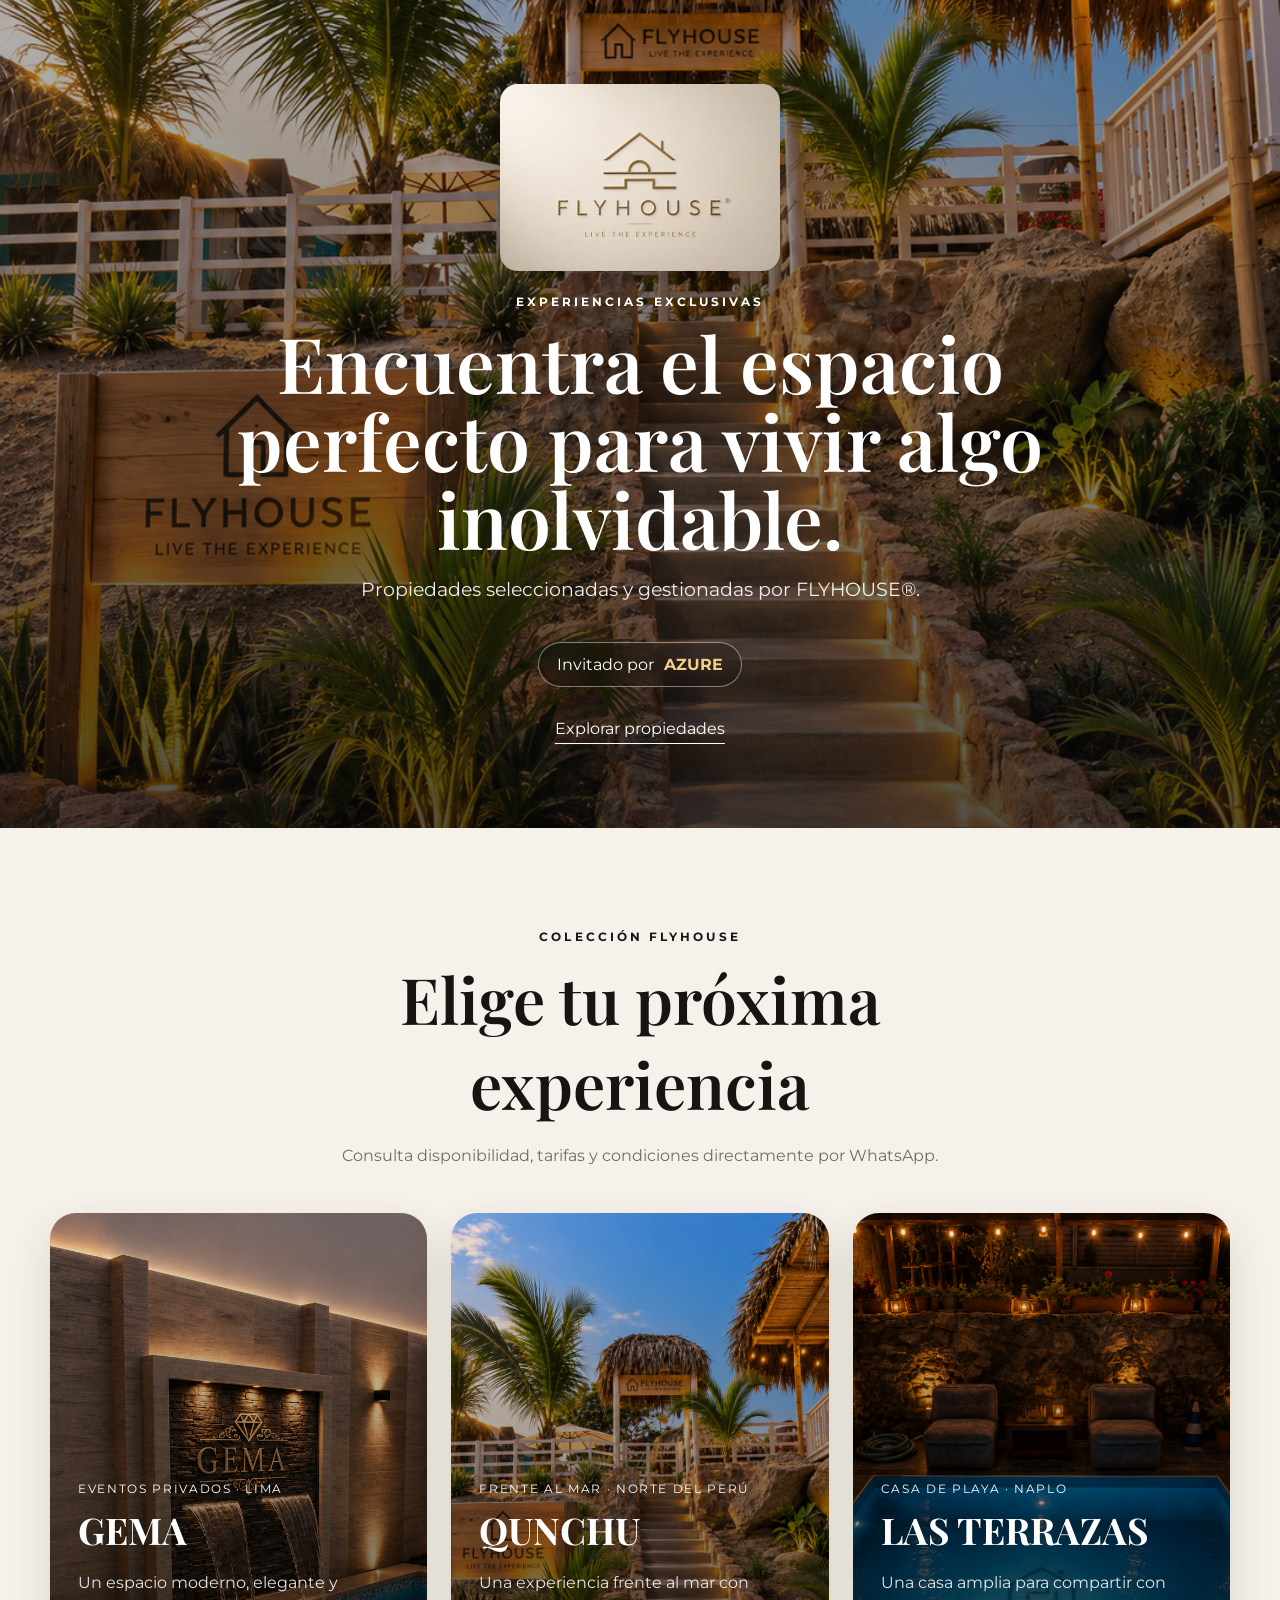
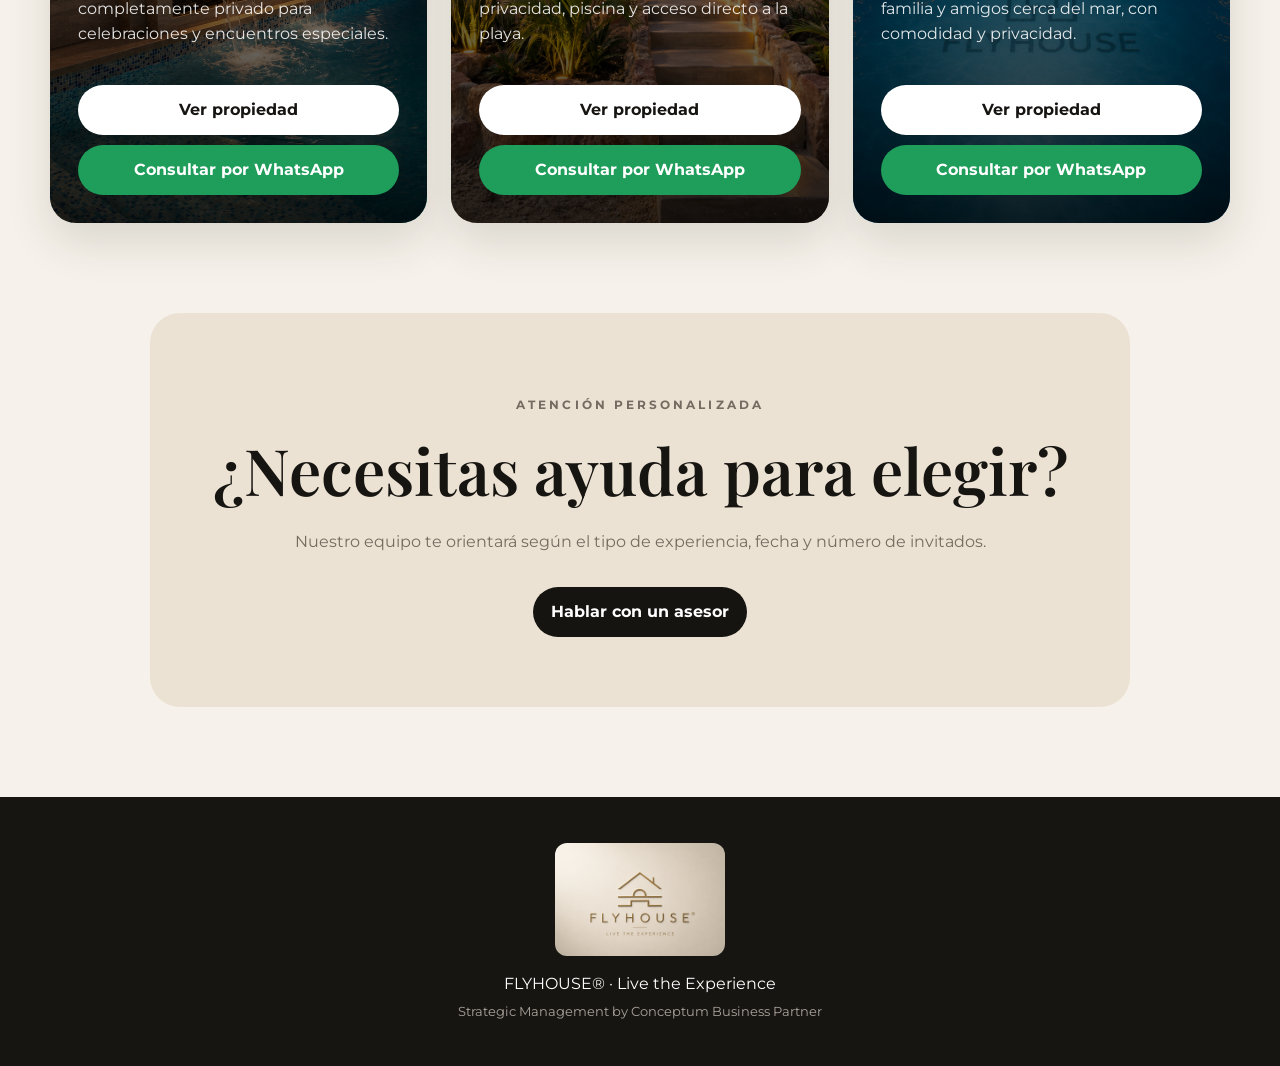
==== index.html @ 7c4736e9 "Add files via upload" ====
<!doctype html>
<html lang="es">
<head>
  <meta charset="utf-8" />
  <meta name="viewport" content="width=device-width, initial-scale=1" />
  <meta name="description" content="Experiencias exclusivas gestionadas por FLYHOUSE®." />
  <title>FLYHOUSE® | Live the Experience</title>
  <link rel="preconnect" href="https://fonts.googleapis.com">
  <link rel="preconnect" href="https://fonts.gstatic.com" crossorigin>
  <link href="https://fonts.googleapis.com/css2?family=Montserrat:wght@400;500;600;700&family=Playfair+Display:wght@500;600&display=swap" rel="stylesheet">
  <link rel="stylesheet" href="styles.css" />
</head>
<body>
  <main>
    <section class="hero">
      <div class="hero-overlay"></div>
      <div class="hero-content">
        <img class="brand-logo" src="assets/flyhouse-logo.png" alt="FLYHOUSE" />
        <p class="eyebrow">EXPERIENCIAS EXCLUSIVAS</p>
        <h1>Encuentra el espacio perfecto para vivir algo inolvidable.</h1>
        <p class="hero-copy">Propiedades seleccionadas y gestionadas por FLYHOUSE®.</p>
        <div class="referral">
          <span>Invitado por</span>
          <strong id="ambassadorName">AZURE</strong>
        </div>
        <a class="scroll-link" href="#properties">Explorar propiedades</a>
      </div>
    </section>

    <section id="properties" class="properties-section">
      <div class="section-heading">
        <p class="eyebrow">COLECCIÓN FLYHOUSE</p>
        <h2>Elige tu próxima experiencia</h2>
        <p>Consulta disponibilidad, tarifas y condiciones directamente por WhatsApp.</p>
      </div>

      <div class="property-grid">
        <article class="property-card">
          <img src="assets/gema.png" alt="GEMA, espacio para eventos privados" />
          <div class="property-overlay"></div>
          <div class="property-content">
            <div>
              <span class="property-type">Eventos privados · Lima</span>
              <h3>GEMA</h3>
              <p>Un espacio moderno, elegante y completamente privado para celebraciones y encuentros especiales.</p>
            </div>
            <div class="buttons">
              <a class="btn btn-light" href="https://wa.me/p/27515387084797504/51994335396" target="_blank" rel="noopener">Ver propiedad</a>
              <a class="btn btn-whatsapp whatsapp-link" data-property="GEMA" href="#">Consultar por WhatsApp</a>
            </div>
          </div>
        </article>

        <article class="property-card">
          <img src="assets/qunchu.png" alt="QUNCHU, propiedad frente al mar" />
          <div class="property-overlay"></div>
          <div class="property-content">
            <div>
              <span class="property-type">Frente al mar · Norte del Perú</span>
              <h3>QUNCHU</h3>
              <p>Una experiencia frente al mar con privacidad, piscina y acceso directo a la playa.</p>
            </div>
            <div class="buttons">
              <a class="btn btn-light" href="https://wa.me/p/28203238035936136/51994335396" target="_blank" rel="noopener">Ver propiedad</a>
              <a class="btn btn-whatsapp whatsapp-link" data-property="QUNCHU" href="#">Consultar por WhatsApp</a>
            </div>
          </div>
        </article>

        <article class="property-card">
          <img src="assets/las-terrazas.png" alt="Las Terrazas, casa en Naplo" />
          <div class="property-overlay"></div>
          <div class="property-content">
            <div>
              <span class="property-type">Casa de playa · Naplo</span>
              <h3>LAS TERRAZAS</h3>
              <p>Una casa amplia para compartir con familia y amigos cerca del mar, con comodidad y privacidad.</p>
            </div>
            <div class="buttons">
              <a class="btn btn-light" href="https://wa.me/p/27838111119157081/51994335396" target="_blank" rel="noopener">Ver propiedad</a>
              <a class="btn btn-whatsapp whatsapp-link" data-property="LAS TERRAZAS" href="#">Consultar por WhatsApp</a>
            </div>
          </div>
        </article>
      </div>
    </section>

    <section class="advisor">
      <p class="eyebrow">ATENCIÓN PERSONALIZADA</p>
      <h2>¿Necesitas ayuda para elegir?</h2>
      <p>Nuestro equipo te orientará según el tipo de experiencia, fecha y número de invitados.</p>
      <a class="btn btn-dark whatsapp-link" data-property="ASESORÍA GENERAL" href="#">Hablar con un asesor</a>
    </section>
  </main>

  <footer>
    <img src="assets/flyhouse-logo.png" alt="FLYHOUSE" />
    <p>FLYHOUSE® · Live the Experience</p>
    <small>Strategic Management by Conceptum Business Partner</small>
  </footer>

  <script src="script.js"></script>
</body>
</html>
---- styles.css ----
:root{
  --bg:#f6f2eb;
  --text:#171512;
  --muted:#756c61;
  --gold:#a77b3b;
  --dark:#161411;
  --white:#fff;
}
*{box-sizing:border-box}
html{scroll-behavior:smooth}
body{
  margin:0;
  font-family:"Montserrat",sans-serif;
  color:var(--text);
  background:var(--bg);
}
img{display:block;max-width:100%}
a{text-decoration:none;color:inherit}
.hero{
  position:relative;
  min-height:92vh;
  display:grid;
  place-items:center;
  padding:40px 22px;
  background:url("assets/qunchu.png") center/cover no-repeat;
  color:#fff;
  text-align:center;
}
.hero-overlay{
  position:absolute;inset:0;
  background:linear-gradient(180deg,rgba(8,8,8,.30),rgba(8,8,8,.70));
}
.hero-content{position:relative;z-index:1;max-width:850px}
.brand-logo{
  width:min(280px,70vw);
  margin:0 auto 24px;
  border-radius:18px;
  box-shadow:0 18px 50px rgba(0,0,0,.25);
}
.eyebrow{
  letter-spacing:.26em;
  font-size:.74rem;
  font-weight:700;
}
.hero h1,.section-heading h2,.advisor h2{
  font-family:"Playfair Display",serif;
  font-weight:600;
}
.hero h1{
  font-size:clamp(2.2rem,6vw,5.5rem);
  line-height:1.02;
  margin:14px auto 18px;
}
.hero-copy{font-size:clamp(1rem,2vw,1.2rem);opacity:.92}
.referral{
  display:inline-flex;
  align-items:center;
  gap:10px;
  margin:22px 0;
  padding:12px 18px;
  border:1px solid rgba(255,255,255,.45);
  border-radius:999px;
  background:rgba(0,0,0,.20);
  backdrop-filter:blur(12px);
}
.referral strong{color:#f3cf8b}
.scroll-link{
  display:block;
  width:max-content;
  margin:10px auto 0;
  border-bottom:1px solid #fff;
  padding-bottom:5px;
}
.properties-section{padding:90px 22px}
.section-heading{max-width:760px;margin:0 auto 44px;text-align:center}
.section-heading h2,.advisor h2{
  font-size:clamp(2rem,5vw,4rem);
  margin:10px 0 14px;
}
.section-heading p:last-child,.advisor p{color:var(--muted);line-height:1.7}
.property-grid{
  width:min(1180px,100%);
  margin:auto;
  display:grid;
  grid-template-columns:repeat(3,1fr);
  gap:24px;
}
.property-card{
  position:relative;
  min-height:610px;
  overflow:hidden;
  border-radius:26px;
  color:#fff;
  box-shadow:0 18px 45px rgba(46,34,17,.14);
}
.property-card>img{
  position:absolute;inset:0;width:100%;height:100%;object-fit:cover;
  transition:transform .6s ease;
}
.property-card:hover>img{transform:scale(1.04)}
.property-overlay{
  position:absolute;inset:0;
  background:linear-gradient(180deg,rgba(0,0,0,.06),rgba(0,0,0,.82));
}
.property-content{
  position:relative;
  height:100%;
  padding:28px;
  display:flex;
  flex-direction:column;
  justify-content:flex-end;
  gap:22px;
}
.property-type{font-size:.74rem;letter-spacing:.14em;text-transform:uppercase}
.property-content h3{
  font-family:"Playfair Display",serif;
  font-size:2.3rem;
  margin:8px 0 12px;
}
.property-content p{line-height:1.6;color:rgba(255,255,255,.88)}
.buttons{display:grid;gap:10px}
.btn{
  display:inline-flex;
  align-items:center;
  justify-content:center;
  min-height:50px;
  padding:13px 18px;
  border-radius:999px;
  font-weight:700;
  transition:.2s ease;
}
.btn:hover{transform:translateY(-2px)}
.btn-light{background:#fff;color:#171512}
.btn-whatsapp{background:#1f9d5b;color:#fff}
.btn-dark{background:var(--dark);color:#fff;margin-top:16px}
.advisor{
  width:min(980px,calc(100% - 44px));
  margin:0 auto 90px;
  padding:70px 28px;
  text-align:center;
  background:#ebe2d3;
  border-radius:30px;
}
footer{
  background:#171512;
  color:#fff;
  text-align:center;
  padding:46px 22px;
}
footer img{width:170px;margin:0 auto 18px;border-radius:12px}
footer p{margin:0 0 8px}
footer small{color:#aaa39a}
@media(max-width:900px){
  .property-grid{grid-template-columns:1fr}
  .property-card{min-height:560px}
}
@media(max-width:520px){
  .hero{min-height:86vh}
  .brand-logo{width:210px}
  .properties-section{padding:68px 16px}
  .property-content{padding:22px}
  .advisor{width:calc(100% - 32px);padding:54px 20px}
}
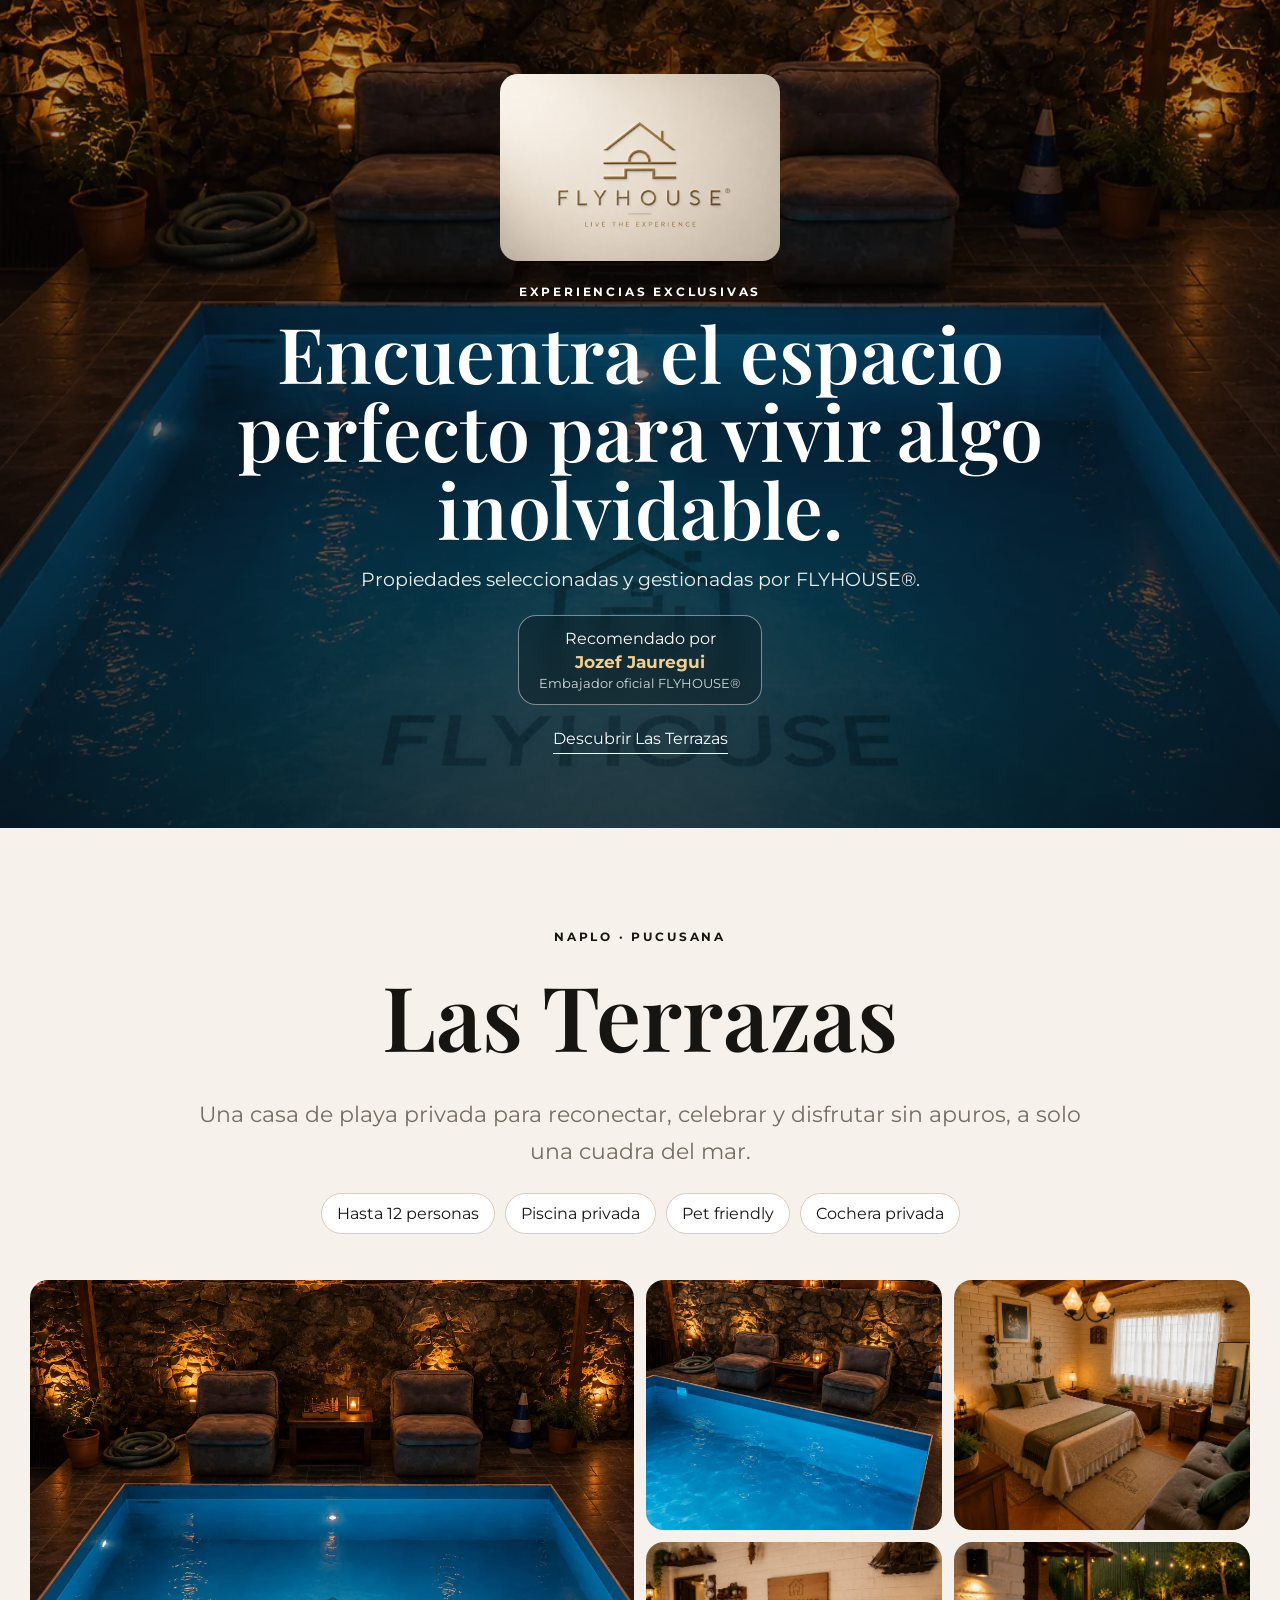
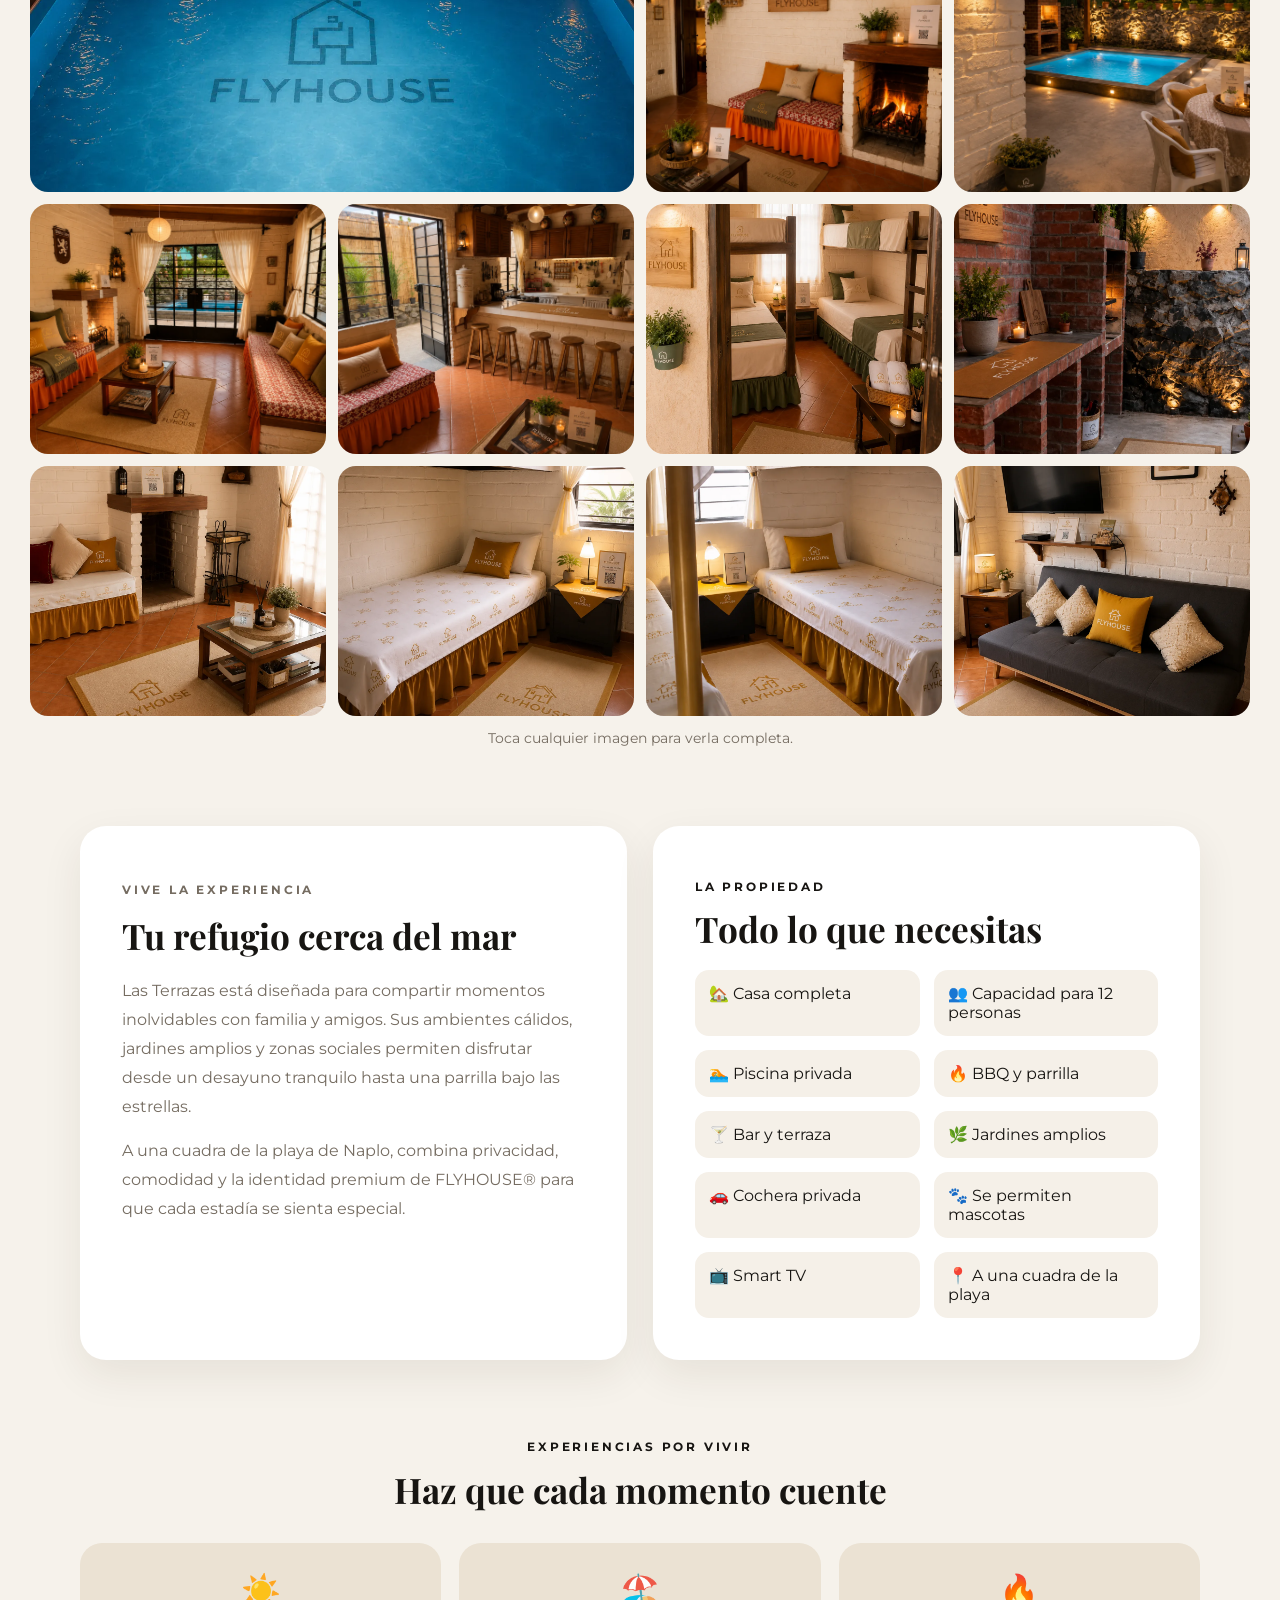
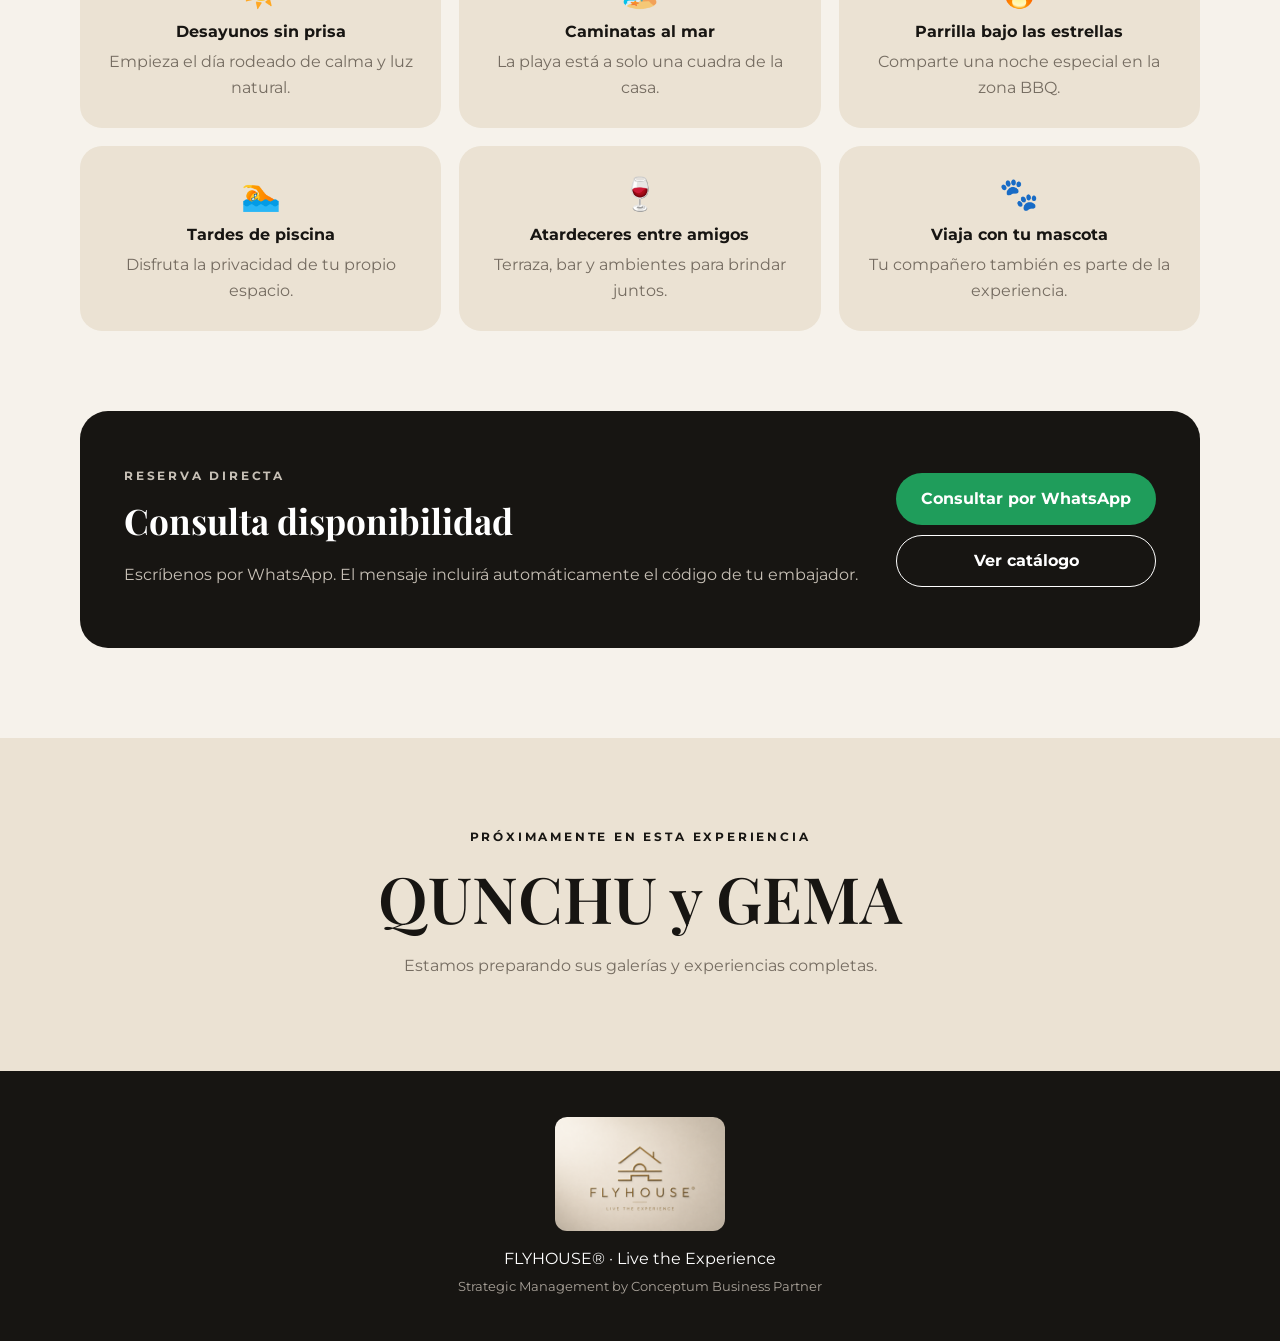
==== commit 42721505: "Add files via upload" ====
--- a/index.html
+++ b/index.html
@@ -20,78 +20,107 @@
         <h1>Encuentra el espacio perfecto para vivir algo inolvidable.</h1>
         <p class="hero-copy">Propiedades seleccionadas y gestionadas por FLYHOUSE®.</p>
         <div class="referral">
-          <span>Invitado por</span>
-          <strong id="ambassadorName">AZURE</strong>
+          <span>Recomendado por</span>
+          <strong id="ambassadorName">Jozef Jauregui</strong>
+          <small>Embajador oficial FLYHOUSE®</small>
         </div>
-        <a class="scroll-link" href="#properties">Explorar propiedades</a>
+        <a class="scroll-link" href="#naplo">Descubrir Las Terrazas</a>
       </div>
     </section>
 
-    <section id="properties" class="properties-section">
-      <div class="section-heading">
-        <p class="eyebrow">COLECCIÓN FLYHOUSE</p>
-        <h2>Elige tu próxima experiencia</h2>
-        <p>Consulta disponibilidad, tarifas y condiciones directamente por WhatsApp.</p>
+    <section id="naplo" class="property-detail">
+      <div class="detail-intro">
+        <p class="eyebrow">NAPLO · PUCUSANA</p>
+        <h2>Las Terrazas</h2>
+        <p class="lead">Una casa de playa privada para reconectar, celebrar y disfrutar sin apuros, a solo una cuadra del mar.</p>
+        <div class="quick-facts">
+          <span>Hasta 12 personas</span>
+          <span>Piscina privada</span>
+          <span>Pet friendly</span>
+          <span>Cochera privada</span>
+        </div>
       </div>
 
-      <div class="property-grid">
-        <article class="property-card">
-          <img src="assets/gema.png" alt="GEMA, espacio para eventos privados" />
-          <div class="property-overlay"></div>
-          <div class="property-content">
-            <div>
-              <span class="property-type">Eventos privados · Lima</span>
-              <h3>GEMA</h3>
-              <p>Un espacio moderno, elegante y completamente privado para celebraciones y encuentros especiales.</p>
-            </div>
-            <div class="buttons">
-              <a class="btn btn-light" href="https://wa.me/p/27515387084797504/51994335396" target="_blank" rel="noopener">Ver propiedad</a>
-              <a class="btn btn-whatsapp whatsapp-link" data-property="GEMA" href="#">Consultar por WhatsApp</a>
-            </div>
-          </div>
+      <div class="gallery-grid">
+        <button class="gallery-item" type="button" data-full="assets/naplo/naplo-01.webp" aria-label="Abrir foto 1 de Las Terrazas"><img loading="lazy" src="assets/naplo/naplo-01.webp" alt="Las Terrazas Naplo, fotografía 1"></button>
+<button class="gallery-item" type="button" data-full="assets/naplo/naplo-02.webp" aria-label="Abrir foto 2 de Las Terrazas"><img loading="lazy" src="assets/naplo/naplo-02.webp" alt="Las Terrazas Naplo, fotografía 2"></button>
+<button class="gallery-item" type="button" data-full="assets/naplo/naplo-03.webp" aria-label="Abrir foto 3 de Las Terrazas"><img loading="lazy" src="assets/naplo/naplo-03.webp" alt="Las Terrazas Naplo, fotografía 3"></button>
+<button class="gallery-item" type="button" data-full="assets/naplo/naplo-04.webp" aria-label="Abrir foto 4 de Las Terrazas"><img loading="lazy" src="assets/naplo/naplo-04.webp" alt="Las Terrazas Naplo, fotografía 4"></button>
+<button class="gallery-item" type="button" data-full="assets/naplo/naplo-05.webp" aria-label="Abrir foto 5 de Las Terrazas"><img loading="lazy" src="assets/naplo/naplo-05.webp" alt="Las Terrazas Naplo, fotografía 5"></button>
+<button class="gallery-item" type="button" data-full="assets/naplo/naplo-06.webp" aria-label="Abrir foto 6 de Las Terrazas"><img loading="lazy" src="assets/naplo/naplo-06.webp" alt="Las Terrazas Naplo, fotografía 6"></button>
+<button class="gallery-item" type="button" data-full="assets/naplo/naplo-07.webp" aria-label="Abrir foto 7 de Las Terrazas"><img loading="lazy" src="assets/naplo/naplo-07.webp" alt="Las Terrazas Naplo, fotografía 7"></button>
+<button class="gallery-item" type="button" data-full="assets/naplo/naplo-08.webp" aria-label="Abrir foto 8 de Las Terrazas"><img loading="lazy" src="assets/naplo/naplo-08.webp" alt="Las Terrazas Naplo, fotografía 8"></button>
+<button class="gallery-item" type="button" data-full="assets/naplo/naplo-09.webp" aria-label="Abrir foto 9 de Las Terrazas"><img loading="lazy" src="assets/naplo/naplo-09.webp" alt="Las Terrazas Naplo, fotografía 9"></button>
+<button class="gallery-item" type="button" data-full="assets/naplo/naplo-10.webp" aria-label="Abrir foto 10 de Las Terrazas"><img loading="lazy" src="assets/naplo/naplo-10.webp" alt="Las Terrazas Naplo, fotografía 10"></button>
+<button class="gallery-item" type="button" data-full="assets/naplo/naplo-11.webp" aria-label="Abrir foto 11 de Las Terrazas"><img loading="lazy" src="assets/naplo/naplo-11.webp" alt="Las Terrazas Naplo, fotografía 11"></button>
+<button class="gallery-item" type="button" data-full="assets/naplo/naplo-12.webp" aria-label="Abrir foto 12 de Las Terrazas"><img loading="lazy" src="assets/naplo/naplo-12.webp" alt="Las Terrazas Naplo, fotografía 12"></button>
+<button class="gallery-item" type="button" data-full="assets/naplo/naplo-13.webp" aria-label="Abrir foto 13 de Las Terrazas"><img loading="lazy" src="assets/naplo/naplo-13.webp" alt="Las Terrazas Naplo, fotografía 13"></button>
+      </div>
+      <p class="gallery-note">Toca cualquier imagen para verla completa.</p>
+
+      <div class="detail-columns">
+        <article class="story-card">
+          <p class="eyebrow">VIVE LA EXPERIENCIA</p>
+          <h3>Tu refugio cerca del mar</h3>
+          <p>Las Terrazas está diseñada para compartir momentos inolvidables con familia y amigos. Sus ambientes cálidos, jardines amplios y zonas sociales permiten disfrutar desde un desayuno tranquilo hasta una parrilla bajo las estrellas.</p>
+          <p>A una cuadra de la playa de Naplo, combina privacidad, comodidad y la identidad premium de FLYHOUSE® para que cada estadía se sienta especial.</p>
         </article>
 
-        <article class="property-card">
-          <img src="assets/qunchu.png" alt="QUNCHU, propiedad frente al mar" />
-          <div class="property-overlay"></div>
-          <div class="property-content">
-            <div>
-              <span class="property-type">Frente al mar · Norte del Perú</span>
-              <h3>QUNCHU</h3>
-              <p>Una experiencia frente al mar con privacidad, piscina y acceso directo a la playa.</p>
-            </div>
-            <div class="buttons">
-              <a class="btn btn-light" href="https://wa.me/p/28203238035936136/51994335396" target="_blank" rel="noopener">Ver propiedad</a>
-              <a class="btn btn-whatsapp whatsapp-link" data-property="QUNCHU" href="#">Consultar por WhatsApp</a>
-            </div>
-          </div>
-        </article>
-
-        <article class="property-card">
-          <img src="assets/las-terrazas.png" alt="Las Terrazas, casa en Naplo" />
-          <div class="property-overlay"></div>
-          <div class="property-content">
-            <div>
-              <span class="property-type">Casa de playa · Naplo</span>
-              <h3>LAS TERRAZAS</h3>
-              <p>Una casa amplia para compartir con familia y amigos cerca del mar, con comodidad y privacidad.</p>
-            </div>
-            <div class="buttons">
-              <a class="btn btn-light" href="https://wa.me/p/27838111119157081/51994335396" target="_blank" rel="noopener">Ver propiedad</a>
-              <a class="btn btn-whatsapp whatsapp-link" data-property="LAS TERRAZAS" href="#">Consultar por WhatsApp</a>
-            </div>
+        <article class="feature-card">
+          <p class="eyebrow">LA PROPIEDAD</p>
+          <h3>Todo lo que necesitas</h3>
+          <div class="feature-list">
+            <span>🏡 Casa completa</span>
+            <span>👥 Capacidad para 12 personas</span>
+            <span>🏊 Piscina privada</span>
+            <span>🔥 BBQ y parrilla</span>
+            <span>🍸 Bar y terraza</span>
+            <span>🌿 Jardines amplios</span>
+            <span>🚗 Cochera privada</span>
+            <span>🐾 Se permiten mascotas</span>
+            <span>📺 Smart TV</span>
+            <span>📍 A una cuadra de la playa</span>
           </div>
         </article>
       </div>
+
+      <section class="experiences">
+        <p class="eyebrow">EXPERIENCIAS POR VIVIR</p>
+        <h3>Haz que cada momento cuente</h3>
+        <div class="experience-grid">
+          <article><strong>☀️</strong><h4>Desayunos sin prisa</h4><p>Empieza el día rodeado de calma y luz natural.</p></article>
+          <article><strong>🏖️</strong><h4>Caminatas al mar</h4><p>La playa está a solo una cuadra de la casa.</p></article>
+          <article><strong>🔥</strong><h4>Parrilla bajo las estrellas</h4><p>Comparte una noche especial en la zona BBQ.</p></article>
+          <article><strong>🏊</strong><h4>Tardes de piscina</h4><p>Disfruta la privacidad de tu propio espacio.</p></article>
+          <article><strong>🍷</strong><h4>Atardeceres entre amigos</h4><p>Terraza, bar y ambientes para brindar juntos.</p></article>
+          <article><strong>🐾</strong><h4>Viaja con tu mascota</h4><p>Tu compañero también es parte de la experiencia.</p></article>
+        </div>
+      </section>
+
+      <div class="booking-panel">
+        <div>
+          <p class="eyebrow">RESERVA DIRECTA</p>
+          <h3>Consulta disponibilidad</h3>
+          <p>Escríbenos por WhatsApp. El mensaje incluirá automáticamente el código de tu embajador.</p>
+        </div>
+        <div class="booking-actions">
+          <a class="btn btn-whatsapp whatsapp-link" data-property="LAS TERRAZAS · NAPLO" href="#">Consultar por WhatsApp</a>
+          <a class="btn btn-outline" href="https://wa.me/p/27838111119157081/51994335396" target="_blank" rel="noopener">Ver catálogo</a>
+        </div>
+      </div>
     </section>
 
-    <section class="advisor">
-      <p class="eyebrow">ATENCIÓN PERSONALIZADA</p>
-      <h2>¿Necesitas ayuda para elegir?</h2>
-      <p>Nuestro equipo te orientará según el tipo de experiencia, fecha y número de invitados.</p>
-      <a class="btn btn-dark whatsapp-link" data-property="ASESORÍA GENERAL" href="#">Hablar con un asesor</a>
+    <section class="coming-soon">
+      <p class="eyebrow">PRÓXIMAMENTE EN ESTA EXPERIENCIA</p>
+      <h2>QUNCHU y GEMA</h2>
+      <p>Estamos preparando sus galerías y experiencias completas.</p>
     </section>
   </main>
+
+  <dialog id="lightbox">
+    <button id="closeLightbox" aria-label="Cerrar imagen">×</button>
+    <img id="lightboxImage" alt="Fotografía ampliada de Las Terrazas">
+  </dialog>
 
   <footer>
     <img src="assets/flyhouse-logo.png" alt="FLYHOUSE" />
--- a/styles.css
+++ b/styles.css
@@ -1,163 +1,18 @@
-:root{
-  --bg:#f6f2eb;
-  --text:#171512;
-  --muted:#756c61;
-  --gold:#a77b3b;
-  --dark:#161411;
-  --white:#fff;
-}
-*{box-sizing:border-box}
-html{scroll-behavior:smooth}
-body{
-  margin:0;
-  font-family:"Montserrat",sans-serif;
-  color:var(--text);
-  background:var(--bg);
-}
-img{display:block;max-width:100%}
-a{text-decoration:none;color:inherit}
-.hero{
-  position:relative;
-  min-height:92vh;
-  display:grid;
-  place-items:center;
-  padding:40px 22px;
-  background:url("assets/qunchu.png") center/cover no-repeat;
-  color:#fff;
-  text-align:center;
-}
-.hero-overlay{
-  position:absolute;inset:0;
-  background:linear-gradient(180deg,rgba(8,8,8,.30),rgba(8,8,8,.70));
-}
-.hero-content{position:relative;z-index:1;max-width:850px}
-.brand-logo{
-  width:min(280px,70vw);
-  margin:0 auto 24px;
-  border-radius:18px;
-  box-shadow:0 18px 50px rgba(0,0,0,.25);
-}
-.eyebrow{
-  letter-spacing:.26em;
-  font-size:.74rem;
-  font-weight:700;
-}
-.hero h1,.section-heading h2,.advisor h2{
-  font-family:"Playfair Display",serif;
-  font-weight:600;
-}
-.hero h1{
-  font-size:clamp(2.2rem,6vw,5.5rem);
-  line-height:1.02;
-  margin:14px auto 18px;
-}
-.hero-copy{font-size:clamp(1rem,2vw,1.2rem);opacity:.92}
-.referral{
-  display:inline-flex;
-  align-items:center;
-  gap:10px;
-  margin:22px 0;
-  padding:12px 18px;
-  border:1px solid rgba(255,255,255,.45);
-  border-radius:999px;
-  background:rgba(0,0,0,.20);
-  backdrop-filter:blur(12px);
-}
-.referral strong{color:#f3cf8b}
-.scroll-link{
-  display:block;
-  width:max-content;
-  margin:10px auto 0;
-  border-bottom:1px solid #fff;
-  padding-bottom:5px;
-}
-.properties-section{padding:90px 22px}
-.section-heading{max-width:760px;margin:0 auto 44px;text-align:center}
-.section-heading h2,.advisor h2{
-  font-size:clamp(2rem,5vw,4rem);
-  margin:10px 0 14px;
-}
-.section-heading p:last-child,.advisor p{color:var(--muted);line-height:1.7}
-.property-grid{
-  width:min(1180px,100%);
-  margin:auto;
-  display:grid;
-  grid-template-columns:repeat(3,1fr);
-  gap:24px;
-}
-.property-card{
-  position:relative;
-  min-height:610px;
-  overflow:hidden;
-  border-radius:26px;
-  color:#fff;
-  box-shadow:0 18px 45px rgba(46,34,17,.14);
-}
-.property-card>img{
-  position:absolute;inset:0;width:100%;height:100%;object-fit:cover;
-  transition:transform .6s ease;
-}
-.property-card:hover>img{transform:scale(1.04)}
-.property-overlay{
-  position:absolute;inset:0;
-  background:linear-gradient(180deg,rgba(0,0,0,.06),rgba(0,0,0,.82));
-}
-.property-content{
-  position:relative;
-  height:100%;
-  padding:28px;
-  display:flex;
-  flex-direction:column;
-  justify-content:flex-end;
-  gap:22px;
-}
-.property-type{font-size:.74rem;letter-spacing:.14em;text-transform:uppercase}
-.property-content h3{
-  font-family:"Playfair Display",serif;
-  font-size:2.3rem;
-  margin:8px 0 12px;
-}
-.property-content p{line-height:1.6;color:rgba(255,255,255,.88)}
-.buttons{display:grid;gap:10px}
-.btn{
-  display:inline-flex;
-  align-items:center;
-  justify-content:center;
-  min-height:50px;
-  padding:13px 18px;
-  border-radius:999px;
-  font-weight:700;
-  transition:.2s ease;
-}
-.btn:hover{transform:translateY(-2px)}
-.btn-light{background:#fff;color:#171512}
-.btn-whatsapp{background:#1f9d5b;color:#fff}
-.btn-dark{background:var(--dark);color:#fff;margin-top:16px}
-.advisor{
-  width:min(980px,calc(100% - 44px));
-  margin:0 auto 90px;
-  padding:70px 28px;
-  text-align:center;
-  background:#ebe2d3;
-  border-radius:30px;
-}
-footer{
-  background:#171512;
-  color:#fff;
-  text-align:center;
-  padding:46px 22px;
-}
-footer img{width:170px;margin:0 auto 18px;border-radius:12px}
-footer p{margin:0 0 8px}
-footer small{color:#aaa39a}
-@media(max-width:900px){
-  .property-grid{grid-template-columns:1fr}
-  .property-card{min-height:560px}
-}
-@media(max-width:520px){
-  .hero{min-height:86vh}
-  .brand-logo{width:210px}
-  .properties-section{padding:68px 16px}
-  .property-content{padding:22px}
-  .advisor{width:calc(100% - 32px);padding:54px 20px}
-}
+:root{--bg:#f6f2eb;--text:#171512;--muted:#756c61;--gold:#a77b3b;--dark:#161411;--white:#fff}
+*{box-sizing:border-box}html{scroll-behavior:smooth}body{margin:0;font-family:"Montserrat",sans-serif;color:var(--text);background:var(--bg)}img{display:block;max-width:100%}a{text-decoration:none;color:inherit}
+.hero{position:relative;min-height:92vh;display:grid;place-items:center;padding:40px 22px;background:url("assets/naplo/naplo-01.webp") center/cover no-repeat;color:#fff;text-align:center}
+.hero-overlay{position:absolute;inset:0;background:linear-gradient(180deg,rgba(8,8,8,.28),rgba(8,8,8,.73))}
+.hero-content{position:relative;z-index:1;max-width:920px}.brand-logo{width:min(280px,70vw);margin:0 auto 24px;border-radius:18px;box-shadow:0 18px 50px rgba(0,0,0,.25)}
+.eyebrow{letter-spacing:.24em;font-size:.73rem;font-weight:700}.hero h1,.detail-intro h2,.coming-soon h2{font-family:"Playfair Display",serif;font-weight:600}.hero h1{font-size:clamp(2.35rem,6vw,5.7rem);line-height:1.02;margin:14px auto 18px}.hero-copy{font-size:clamp(1rem,2vw,1.2rem);opacity:.92}
+.referral{display:grid;gap:3px;width:max-content;max-width:100%;margin:24px auto;padding:13px 20px;border:1px solid rgba(255,255,255,.45);border-radius:18px;background:rgba(0,0,0,.24);backdrop-filter:blur(12px)}.referral strong{color:#f3cf8b;font-size:1.08rem}.referral small{opacity:.82}.scroll-link{display:block;width:max-content;margin:10px auto 0;border-bottom:1px solid #fff;padding-bottom:5px}
+.property-detail{padding:90px 22px}.detail-intro{max-width:920px;margin:0 auto 46px;text-align:center}.detail-intro h2{font-size:clamp(3rem,7vw,6rem);margin:8px 0}.lead{font-size:clamp(1.05rem,2vw,1.35rem);line-height:1.7;color:var(--muted)}
+.quick-facts{display:flex;flex-wrap:wrap;justify-content:center;gap:10px;margin-top:24px}.quick-facts span{padding:10px 15px;border:1px solid #d8ccbc;border-radius:999px;background:#fff}
+.gallery-grid{width:min(1220px,100%);margin:auto;display:grid;grid-template-columns:repeat(4,1fr);grid-auto-rows:250px;gap:12px}.gallery-item{border:0;padding:0;overflow:hidden;border-radius:18px;cursor:pointer;background:#ddd}.gallery-item img{width:100%;height:100%;object-fit:cover;transition:transform .4s}.gallery-item:hover img{transform:scale(1.04)}.gallery-item:first-child{grid-column:span 2;grid-row:span 2}.gallery-note{text-align:center;color:var(--muted);font-size:.85rem}
+.detail-columns{width:min(1120px,100%);margin:80px auto 0;display:grid;grid-template-columns:1fr 1fr;gap:26px}.story-card,.feature-card{padding:42px;border-radius:26px;background:#fff;box-shadow:0 15px 40px rgba(46,34,17,.08)}.story-card h3,.feature-card h3,.experiences h3,.booking-panel h3{font-family:"Playfair Display",serif;font-size:2.2rem;margin:8px 0 18px}.story-card p{line-height:1.8;color:var(--muted)}.feature-list{display:grid;grid-template-columns:1fr 1fr;gap:14px}.feature-list span{padding:14px;border-radius:14px;background:#f5f0e8}
+.experiences{width:min(1120px,100%);margin:80px auto 0;text-align:center}.experience-grid{display:grid;grid-template-columns:repeat(3,1fr);gap:18px;margin-top:30px}.experience-grid article{background:#ebe2d3;border-radius:22px;padding:28px}.experience-grid strong{font-size:2rem}.experience-grid h4{margin:12px 0 8px}.experience-grid p{color:var(--muted);line-height:1.6;margin:0}
+.booking-panel{width:min(1120px,100%);margin:80px auto 0;padding:44px;display:flex;justify-content:space-between;align-items:center;gap:30px;background:#171512;color:#fff;border-radius:28px}.booking-panel p{color:#c7c0b6;line-height:1.6}.booking-actions{display:grid;gap:10px;min-width:260px}.btn{display:inline-flex;align-items:center;justify-content:center;min-height:52px;padding:14px 20px;border-radius:999px;font-weight:700}.btn-whatsapp{background:#1f9d5b;color:#fff}.btn-outline{border:1px solid #fff;color:#fff}
+.coming-soon{text-align:center;padding:80px 22px;background:#ebe2d3}.coming-soon h2{font-size:clamp(2.4rem,5vw,4rem);margin:8px}.coming-soon p:last-child{color:var(--muted)}
+dialog{width:min(1100px,94vw);border:0;border-radius:18px;padding:12px;background:#111}dialog::backdrop{background:rgba(0,0,0,.84)}dialog img{width:100%;max-height:86vh;object-fit:contain}#closeLightbox{position:absolute;right:18px;top:14px;border:0;width:42px;height:42px;border-radius:50%;font-size:1.8rem;cursor:pointer}
+footer{background:#171512;color:#fff;text-align:center;padding:46px 22px}footer img{width:170px;margin:0 auto 18px;border-radius:12px}footer p{margin:0 0 8px}footer small{color:#aaa39a}
+@media(max-width:900px){.gallery-grid{grid-template-columns:repeat(2,1fr);grid-auto-rows:220px}.detail-columns{grid-template-columns:1fr}.experience-grid{grid-template-columns:1fr 1fr}.booking-panel{align-items:flex-start;flex-direction:column}.booking-actions{width:100%;min-width:0}}
+@media(max-width:560px){.hero{min-height:88vh}.brand-logo{width:210px}.property-detail{padding:68px 14px}.gallery-grid{grid-auto-rows:170px;gap:7px}.gallery-item:first-child{grid-column:span 2;grid-row:span 1}.story-card,.feature-card{padding:26px}.feature-list{grid-template-columns:1fr}.experience-grid{grid-template-columns:1fr}.booking-panel{padding:28px}.quick-facts{justify-content:flex-start}.detail-intro{text-align:left}}
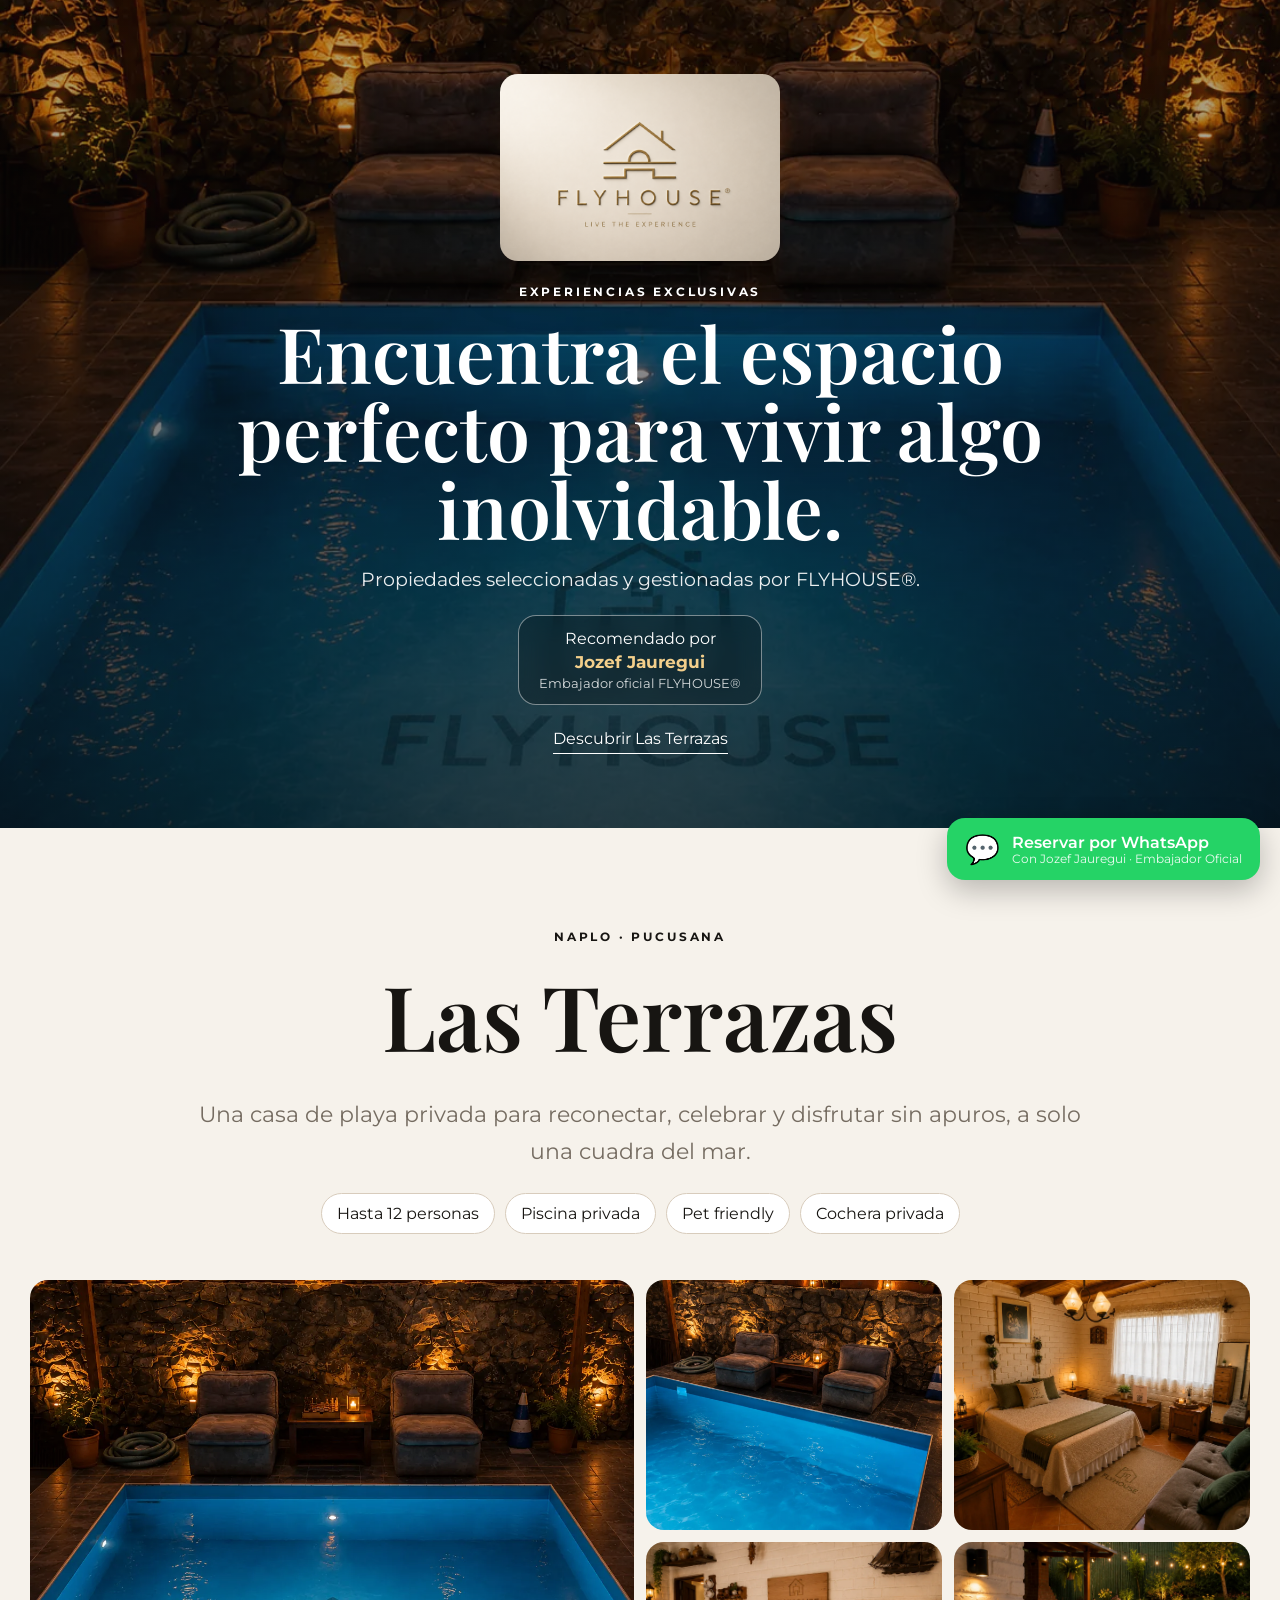
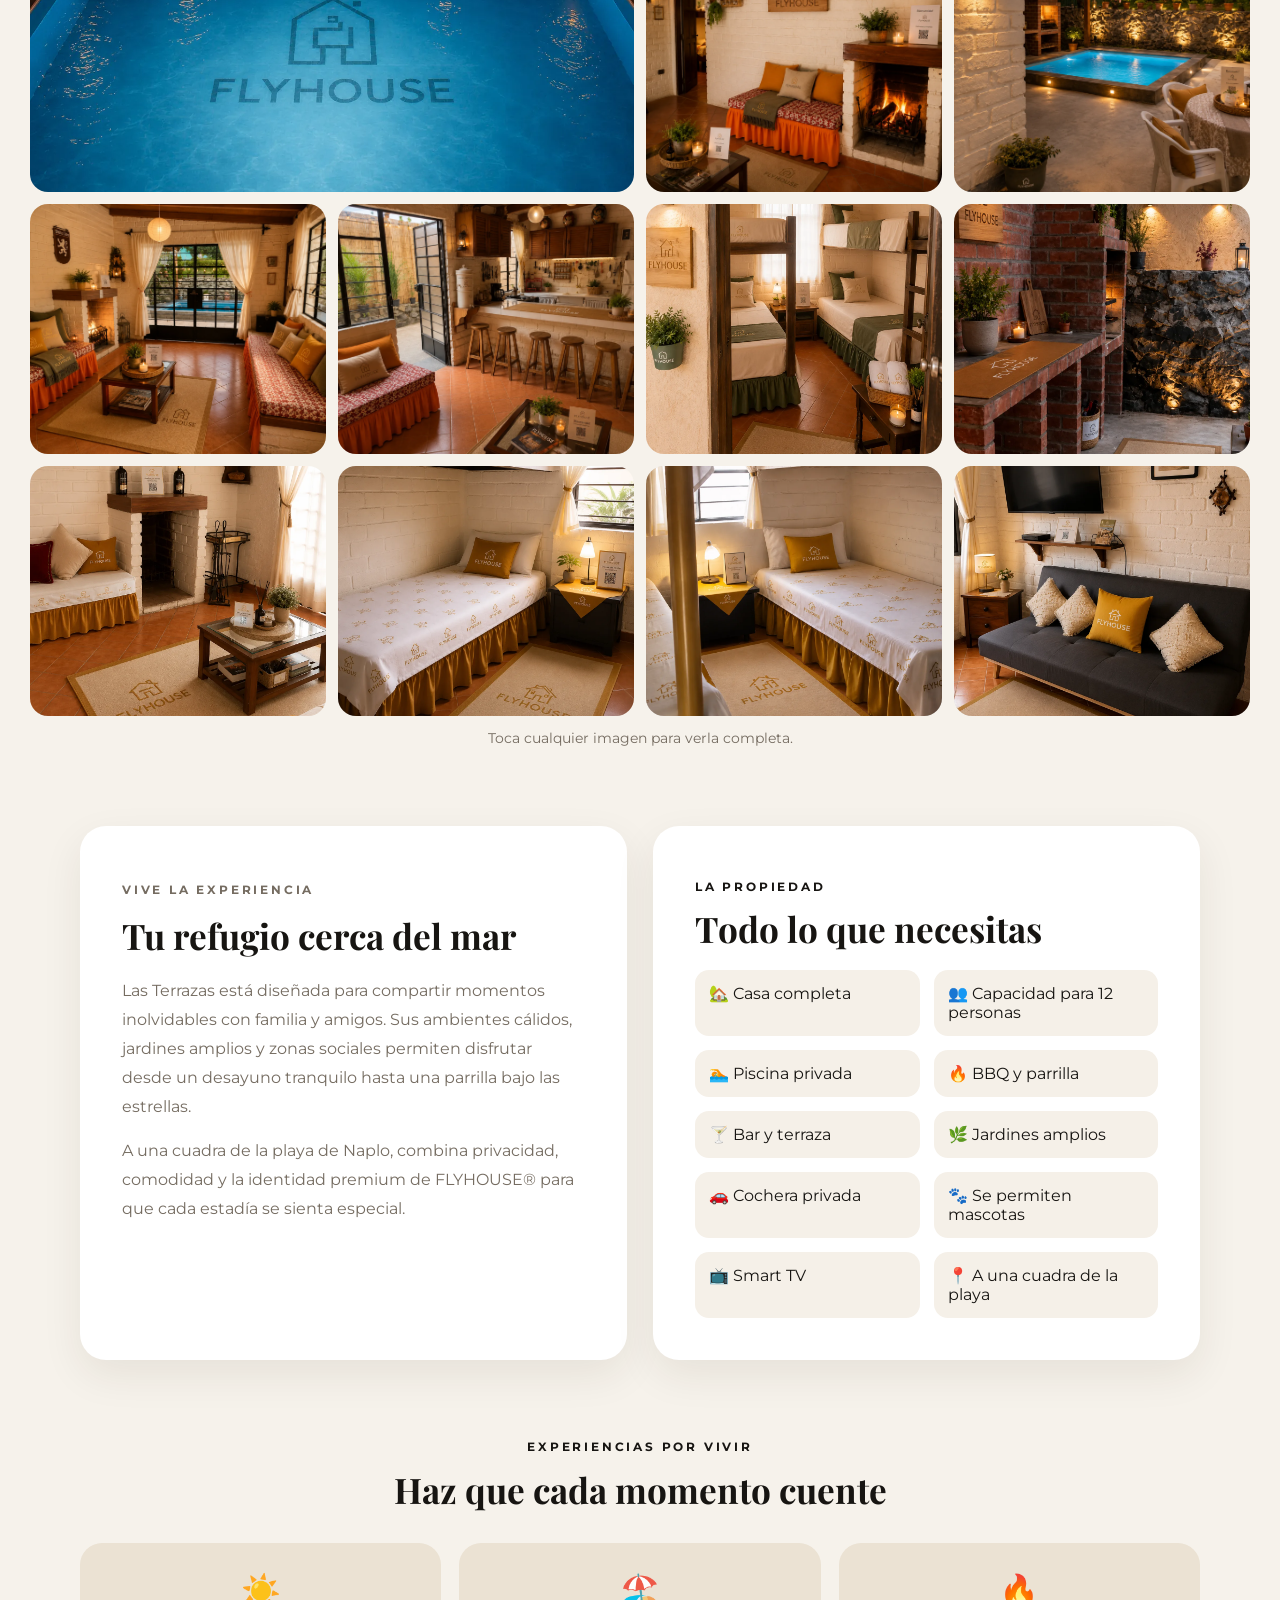
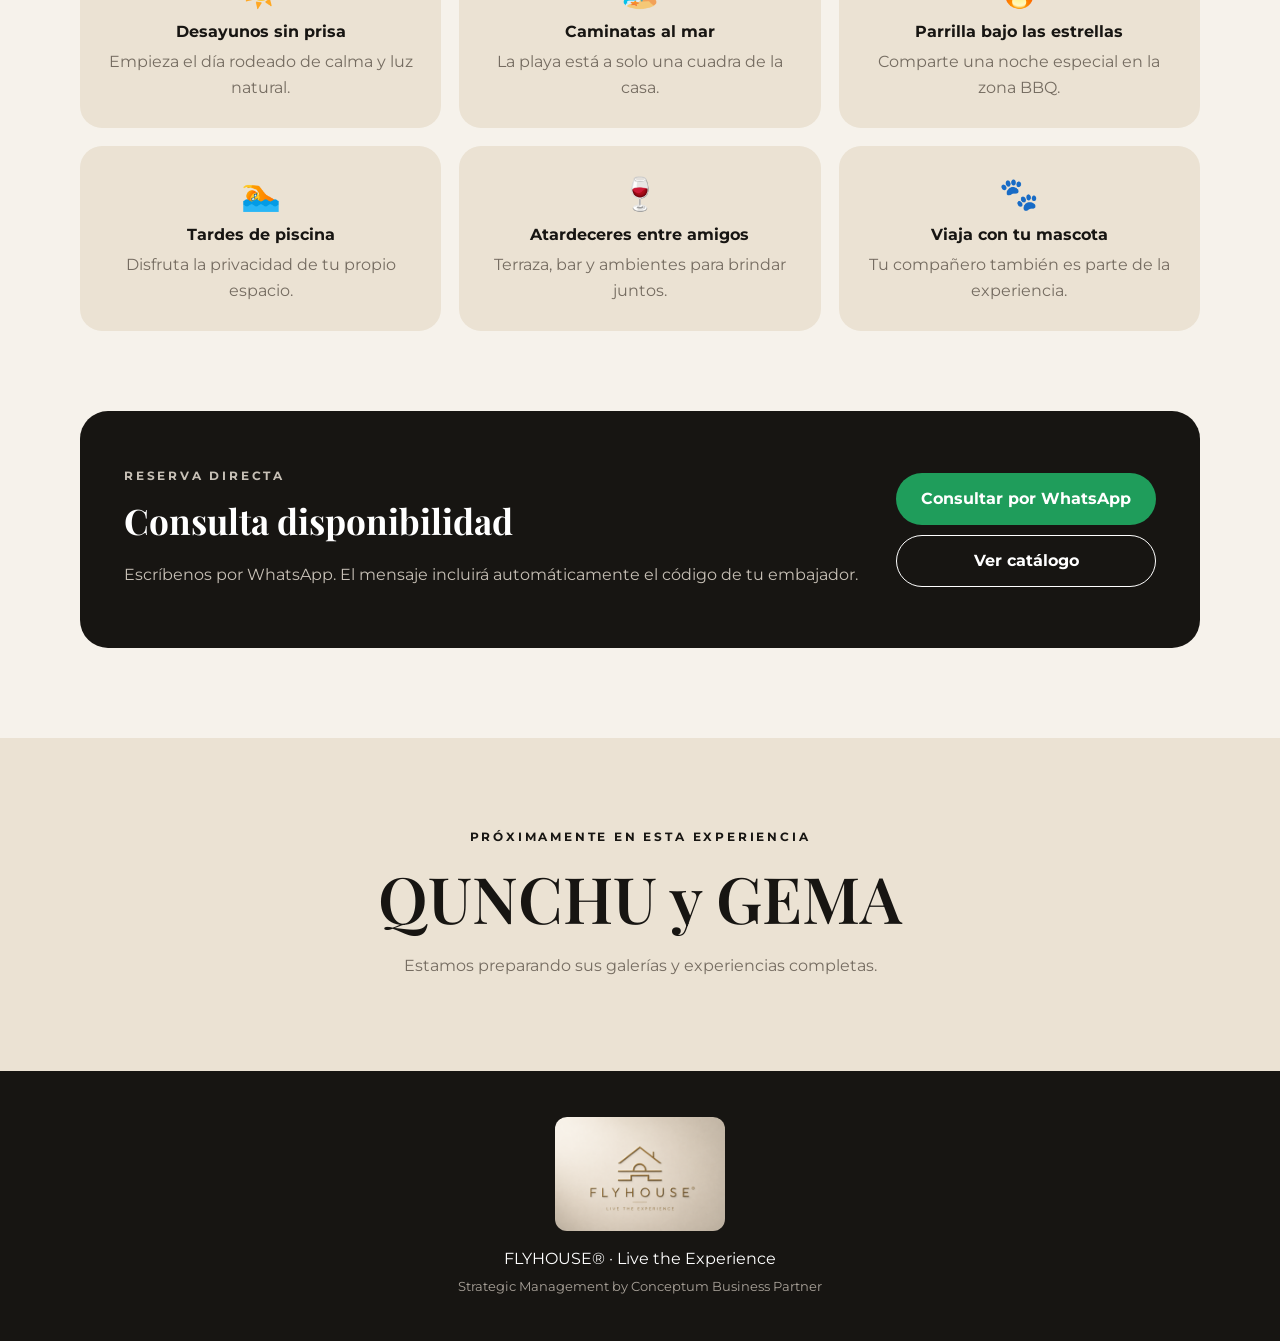
==== commit a5b1f301: "Add files via upload" ====
--- a/index.html
+++ b/index.html
@@ -128,6 +128,15 @@
     <small>Strategic Management by Conceptum Business Partner</small>
   </footer>
 
+  
+<a id="floatingWA" class="floating-wa whatsapp-link" data-property="LAS TERRAZAS · NAPLO" href="#">
+<span class="icon">💬</span>
+<div>
+<div>Reservar por WhatsApp</div>
+<small>Con Jozef Jauregui · Embajador Oficial</small>
+</div>
+</a>
+
   <script src="script.js"></script>
 </body>
 </html>
--- a/styles.css
+++ b/styles.css
@@ -16,3 +16,29 @@
 footer{background:#171512;color:#fff;text-align:center;padding:46px 22px}footer img{width:170px;margin:0 auto 18px;border-radius:12px}footer p{margin:0 0 8px}footer small{color:#aaa39a}
 @media(max-width:900px){.gallery-grid{grid-template-columns:repeat(2,1fr);grid-auto-rows:220px}.detail-columns{grid-template-columns:1fr}.experience-grid{grid-template-columns:1fr 1fr}.booking-panel{align-items:flex-start;flex-direction:column}.booking-actions{width:100%;min-width:0}}
 @media(max-width:560px){.hero{min-height:88vh}.brand-logo{width:210px}.property-detail{padding:68px 14px}.gallery-grid{grid-auto-rows:170px;gap:7px}.gallery-item:first-child{grid-column:span 2;grid-row:span 1}.story-card,.feature-card{padding:26px}.feature-list{grid-template-columns:1fr}.experience-grid{grid-template-columns:1fr}.booking-panel{padding:28px}.quick-facts{justify-content:flex-start}.detail-intro{text-align:left}}
+
+
+/* Floating WhatsApp CTA */
+.floating-wa{
+position:fixed;right:20px;bottom:20px;z-index:9999;
+display:flex;align-items:center;gap:12px;
+background:#25D366;color:#fff;text-decoration:none;
+padding:14px 18px;border-radius:18px;
+box-shadow:0 10px 30px rgba(0,0,0,.25);
+font-weight:600;
+animation:pulse 2.8s infinite;
+transition:.3s;
+}
+.floating-wa:hover{transform:translateY(-3px) scale(1.02);}
+.floating-wa small{display:block;font-size:.72rem;opacity:.9;font-weight:400}
+.floating-wa .icon{font-size:28px}
+@keyframes pulse{
+0%,100%{transform:scale(1)}
+50%{transform:scale(1.05)}
+}
+@media(max-width:768px){
+.floating-wa{
+left:12px;right:12px;bottom:12px;border-radius:16px;
+justify-content:center;
+}
+}
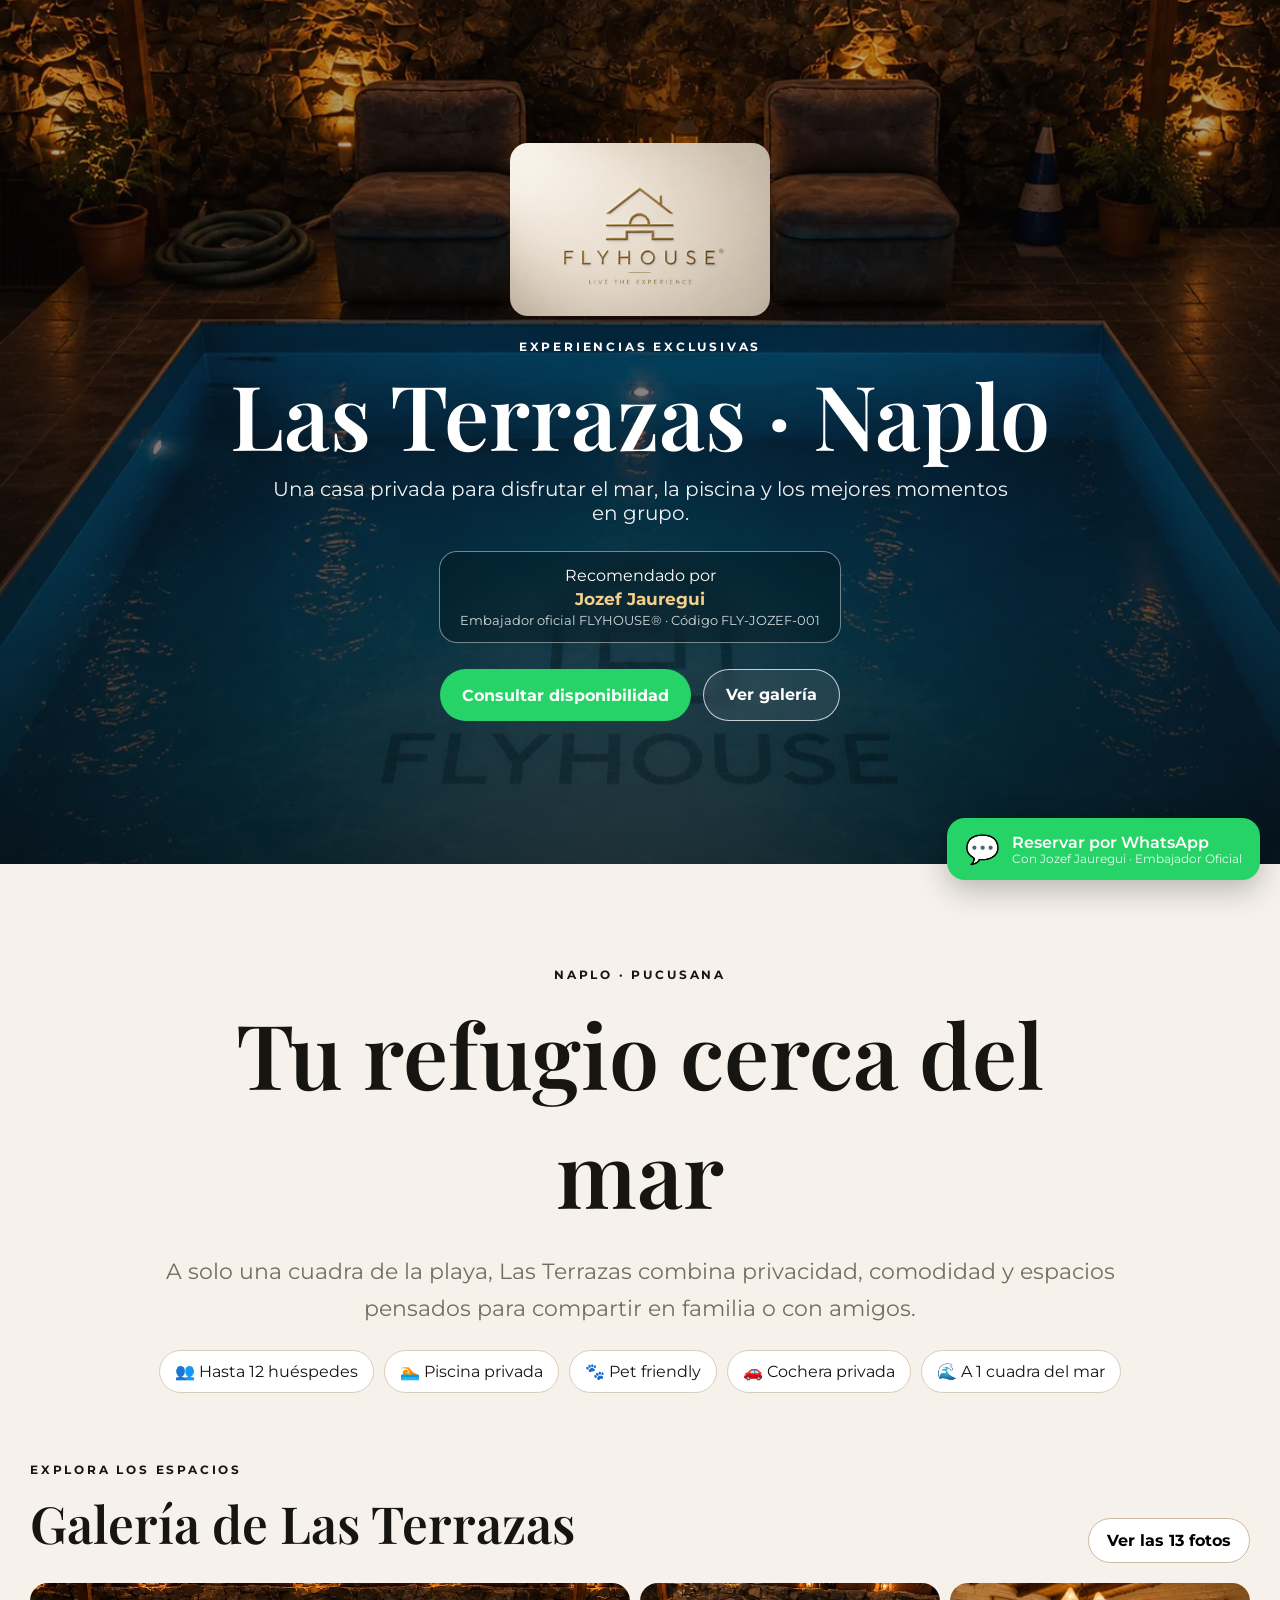
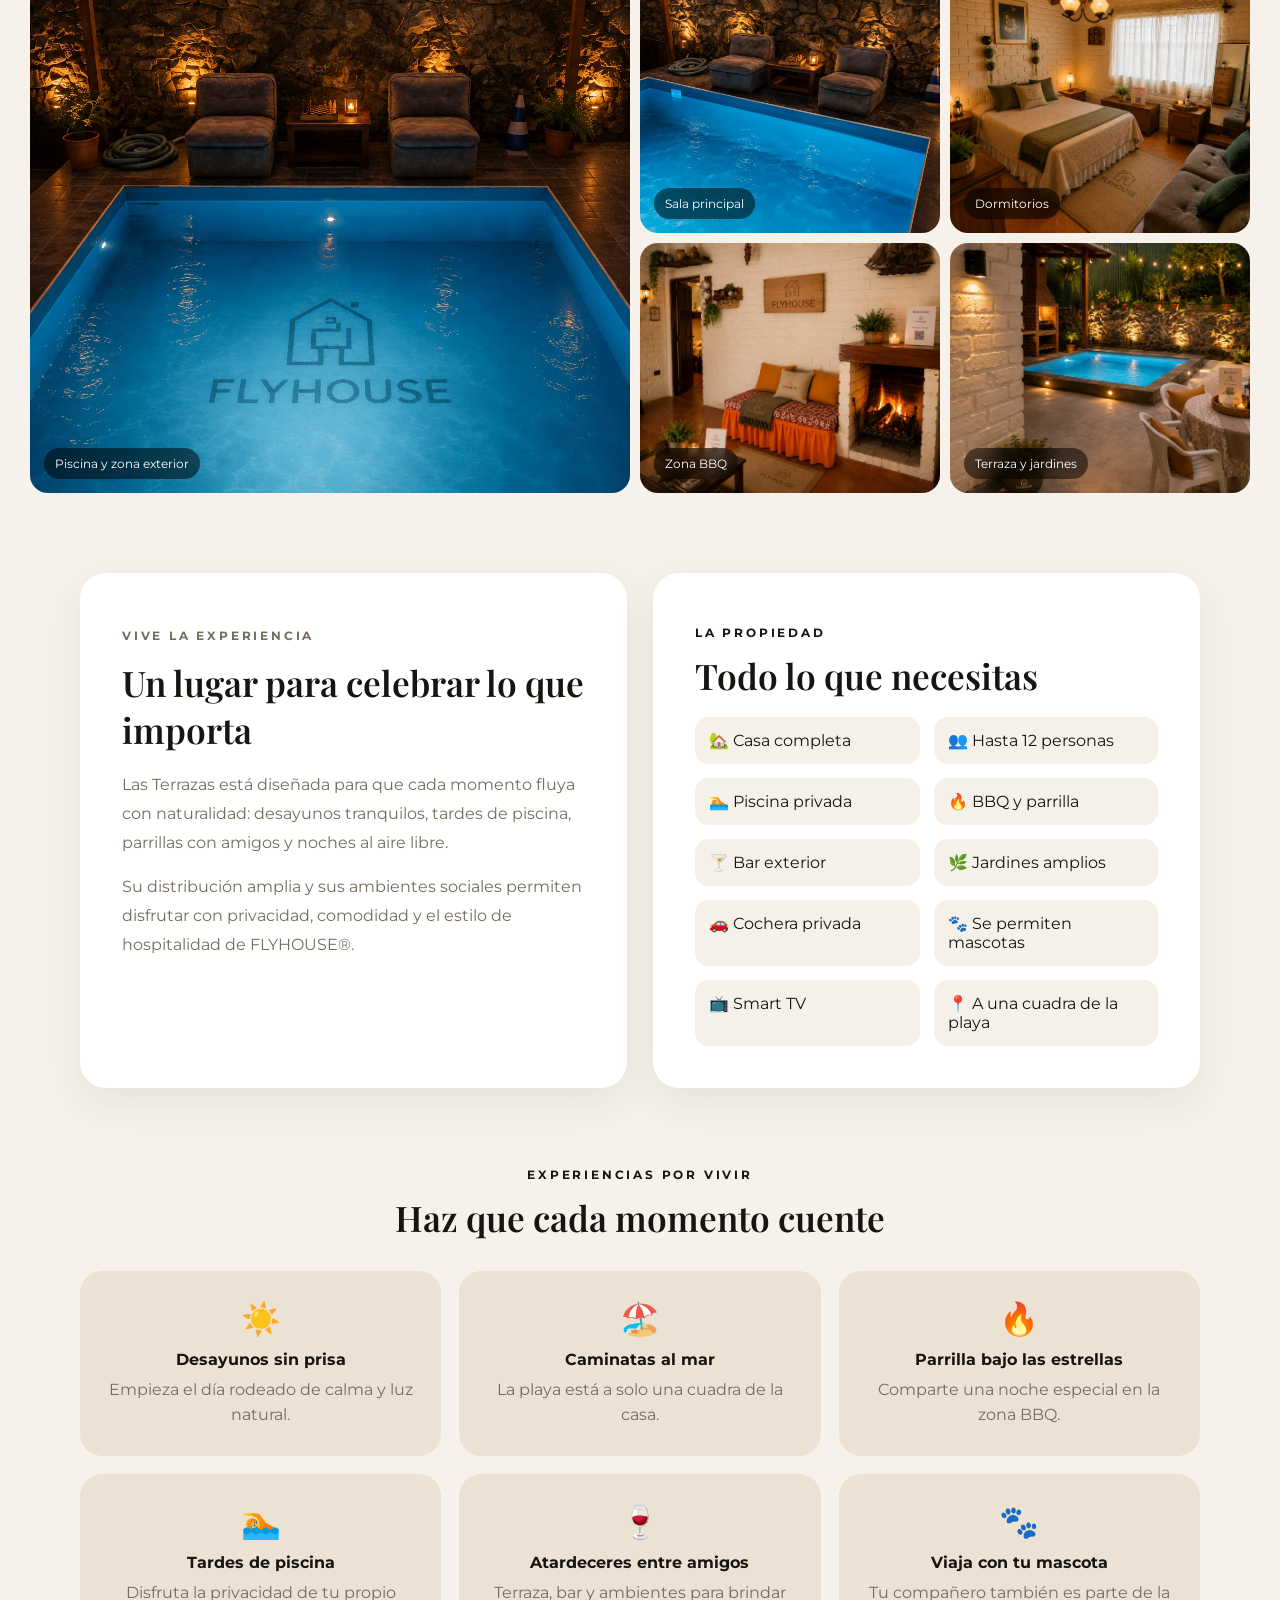
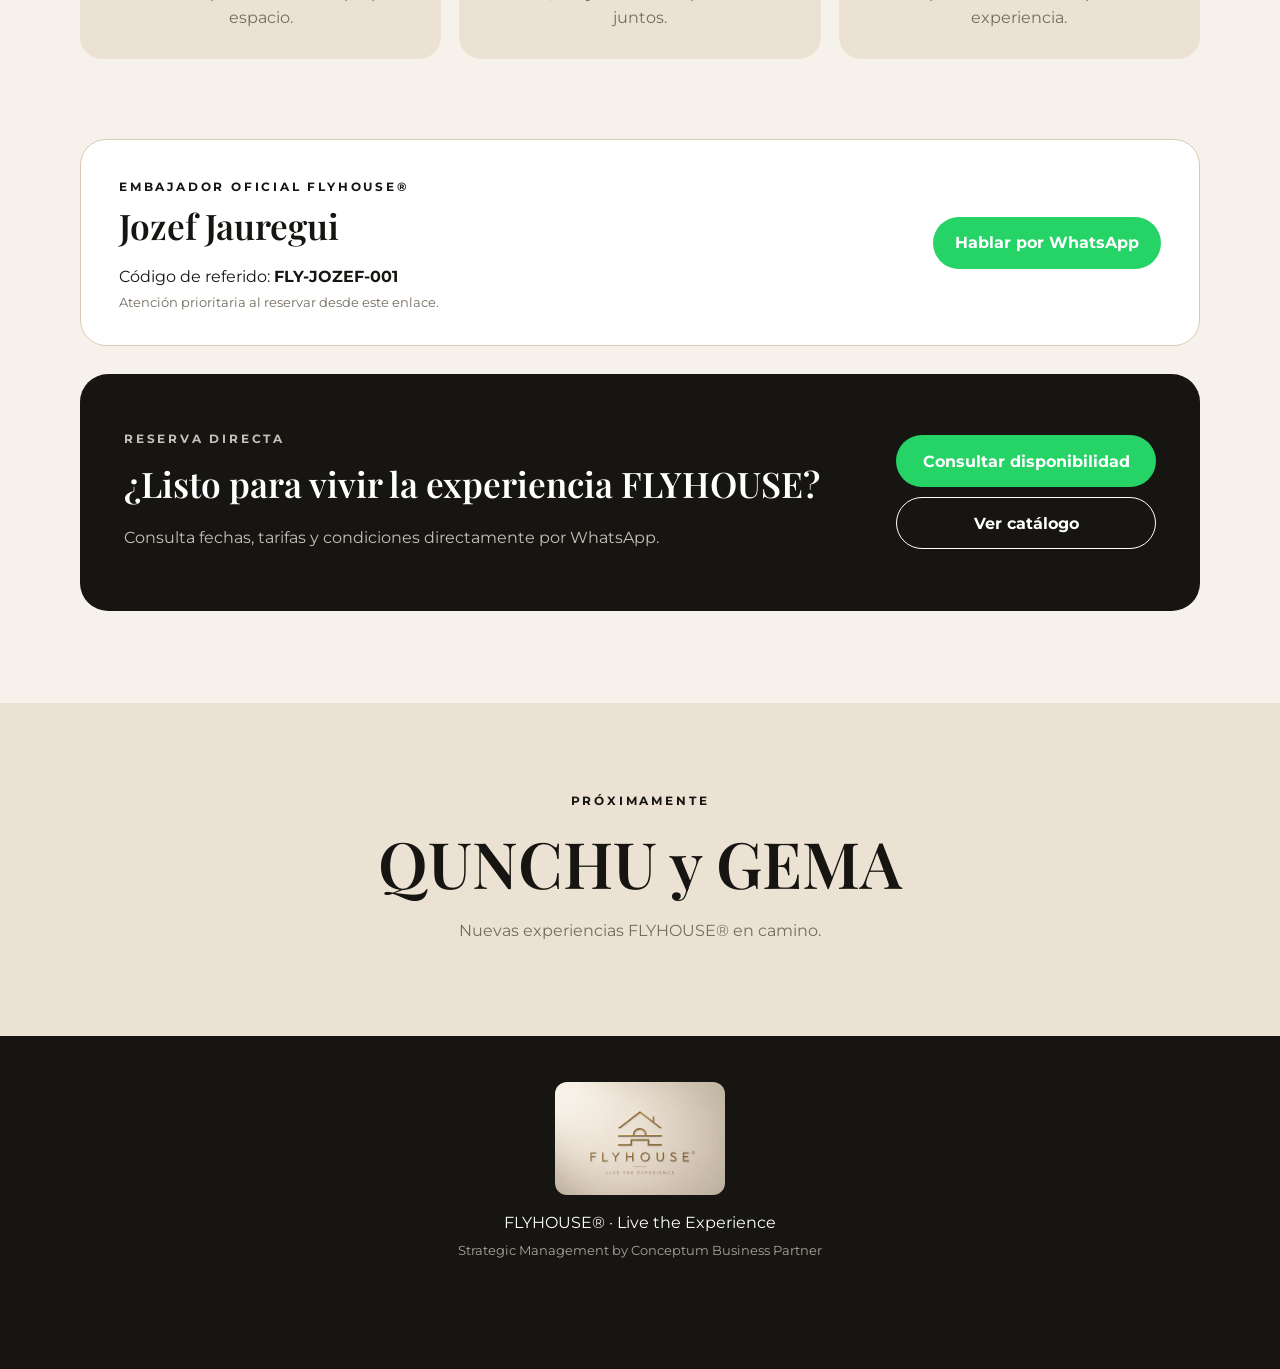
==== commit 1bff432b: "Add files via upload" ====
--- a/index.html
+++ b/index.html
@@ -3,8 +3,8 @@
 <head>
   <meta charset="utf-8" />
   <meta name="viewport" content="width=device-width, initial-scale=1" />
-  <meta name="description" content="Experiencias exclusivas gestionadas por FLYHOUSE®." />
-  <title>FLYHOUSE® | Live the Experience</title>
+  <meta name="description" content="Las Terrazas · Naplo, una experiencia privada gestionada por FLYHOUSE®." />
+  <title>Las Terrazas · Naplo | FLYHOUSE®</title>
   <link rel="preconnect" href="https://fonts.googleapis.com">
   <link rel="preconnect" href="https://fonts.gstatic.com" crossorigin>
   <link href="https://fonts.googleapis.com/css2?family=Montserrat:wght@400;500;600;700&family=Playfair+Display:wght@500;600&display=swap" rel="stylesheet">
@@ -14,56 +14,76 @@
   <main>
     <section class="hero">
       <div class="hero-overlay"></div>
-      <div class="hero-content">
+      <div class="hero-content reveal">
         <img class="brand-logo" src="assets/flyhouse-logo.png" alt="FLYHOUSE" />
         <p class="eyebrow">EXPERIENCIAS EXCLUSIVAS</p>
-        <h1>Encuentra el espacio perfecto para vivir algo inolvidable.</h1>
-        <p class="hero-copy">Propiedades seleccionadas y gestionadas por FLYHOUSE®.</p>
+        <h1>Las Terrazas · Naplo</h1>
+        <p class="hero-copy">Una casa privada para disfrutar el mar, la piscina y los mejores momentos en grupo.</p>
         <div class="referral">
           <span>Recomendado por</span>
           <strong id="ambassadorName">Jozef Jauregui</strong>
-          <small>Embajador oficial FLYHOUSE®</small>
+          <small>Embajador oficial FLYHOUSE® · Código FLY-JOZEF-001</small>
         </div>
-        <a class="scroll-link" href="#naplo">Descubrir Las Terrazas</a>
+        <div class="hero-actions">
+          <a class="btn btn-primary whatsapp-link" data-property="LAS TERRAZAS · NAPLO" href="#">Consultar disponibilidad</a>
+          <a class="btn btn-ghost" href="#galeria">Ver galería</a>
+        </div>
       </div>
     </section>
 
     <section id="naplo" class="property-detail">
-      <div class="detail-intro">
+      <div class="detail-intro reveal">
         <p class="eyebrow">NAPLO · PUCUSANA</p>
-        <h2>Las Terrazas</h2>
-        <p class="lead">Una casa de playa privada para reconectar, celebrar y disfrutar sin apuros, a solo una cuadra del mar.</p>
+        <h2>Tu refugio cerca del mar</h2>
+        <p class="lead">A solo una cuadra de la playa, Las Terrazas combina privacidad, comodidad y espacios pensados para compartir en familia o con amigos.</p>
         <div class="quick-facts">
-          <span>Hasta 12 personas</span>
-          <span>Piscina privada</span>
-          <span>Pet friendly</span>
-          <span>Cochera privada</span>
+          <span>👥 Hasta 12 huéspedes</span>
+          <span>🏊 Piscina privada</span>
+          <span>🐾 Pet friendly</span>
+          <span>🚗 Cochera privada</span>
+          <span>🌊 A 1 cuadra del mar</span>
         </div>
       </div>
 
-      <div class="gallery-grid">
-        <button class="gallery-item" type="button" data-full="assets/naplo/naplo-01.webp" aria-label="Abrir foto 1 de Las Terrazas"><img loading="lazy" src="assets/naplo/naplo-01.webp" alt="Las Terrazas Naplo, fotografía 1"></button>
-<button class="gallery-item" type="button" data-full="assets/naplo/naplo-02.webp" aria-label="Abrir foto 2 de Las Terrazas"><img loading="lazy" src="assets/naplo/naplo-02.webp" alt="Las Terrazas Naplo, fotografía 2"></button>
-<button class="gallery-item" type="button" data-full="assets/naplo/naplo-03.webp" aria-label="Abrir foto 3 de Las Terrazas"><img loading="lazy" src="assets/naplo/naplo-03.webp" alt="Las Terrazas Naplo, fotografía 3"></button>
-<button class="gallery-item" type="button" data-full="assets/naplo/naplo-04.webp" aria-label="Abrir foto 4 de Las Terrazas"><img loading="lazy" src="assets/naplo/naplo-04.webp" alt="Las Terrazas Naplo, fotografía 4"></button>
-<button class="gallery-item" type="button" data-full="assets/naplo/naplo-05.webp" aria-label="Abrir foto 5 de Las Terrazas"><img loading="lazy" src="assets/naplo/naplo-05.webp" alt="Las Terrazas Naplo, fotografía 5"></button>
-<button class="gallery-item" type="button" data-full="assets/naplo/naplo-06.webp" aria-label="Abrir foto 6 de Las Terrazas"><img loading="lazy" src="assets/naplo/naplo-06.webp" alt="Las Terrazas Naplo, fotografía 6"></button>
-<button class="gallery-item" type="button" data-full="assets/naplo/naplo-07.webp" aria-label="Abrir foto 7 de Las Terrazas"><img loading="lazy" src="assets/naplo/naplo-07.webp" alt="Las Terrazas Naplo, fotografía 7"></button>
-<button class="gallery-item" type="button" data-full="assets/naplo/naplo-08.webp" aria-label="Abrir foto 8 de Las Terrazas"><img loading="lazy" src="assets/naplo/naplo-08.webp" alt="Las Terrazas Naplo, fotografía 8"></button>
-<button class="gallery-item" type="button" data-full="assets/naplo/naplo-09.webp" aria-label="Abrir foto 9 de Las Terrazas"><img loading="lazy" src="assets/naplo/naplo-09.webp" alt="Las Terrazas Naplo, fotografía 9"></button>
-<button class="gallery-item" type="button" data-full="assets/naplo/naplo-10.webp" aria-label="Abrir foto 10 de Las Terrazas"><img loading="lazy" src="assets/naplo/naplo-10.webp" alt="Las Terrazas Naplo, fotografía 10"></button>
-<button class="gallery-item" type="button" data-full="assets/naplo/naplo-11.webp" aria-label="Abrir foto 11 de Las Terrazas"><img loading="lazy" src="assets/naplo/naplo-11.webp" alt="Las Terrazas Naplo, fotografía 11"></button>
-<button class="gallery-item" type="button" data-full="assets/naplo/naplo-12.webp" aria-label="Abrir foto 12 de Las Terrazas"><img loading="lazy" src="assets/naplo/naplo-12.webp" alt="Las Terrazas Naplo, fotografía 12"></button>
-<button class="gallery-item" type="button" data-full="assets/naplo/naplo-13.webp" aria-label="Abrir foto 13 de Las Terrazas"><img loading="lazy" src="assets/naplo/naplo-13.webp" alt="Las Terrazas Naplo, fotografía 13"></button>
-      </div>
-      <p class="gallery-note">Toca cualquier imagen para verla completa.</p>
+      <section id="galeria" class="gallery-section reveal">
+        <div class="section-heading">
+          <div>
+            <p class="eyebrow">EXPLORA LOS ESPACIOS</p>
+            <h3>Galería de Las Terrazas</h3>
+          </div>
+          <button id="openGallery" class="gallery-count" type="button">Ver las 13 fotos</button>
+        </div>
 
-      <div class="detail-columns">
+        <div class="gallery-premium">
+          <button class="gallery-tile gallery-main" type="button" data-index="0">
+            <img src="assets/naplo/naplo-01.webp" alt="Vista principal de Las Terrazas en Naplo">
+            <span>Piscina y zona exterior</span>
+          </button>
+          <button class="gallery-tile" type="button" data-index="1">
+            <img src="assets/naplo/naplo-02.webp" alt="Sala de Las Terrazas">
+            <span>Sala principal</span>
+          </button>
+          <button class="gallery-tile" type="button" data-index="2">
+            <img src="assets/naplo/naplo-03.webp" alt="Dormitorio de Las Terrazas">
+            <span>Dormitorios</span>
+          </button>
+          <button class="gallery-tile" type="button" data-index="3">
+            <img src="assets/naplo/naplo-04.webp" alt="Zona BBQ de Las Terrazas">
+            <span>Zona BBQ</span>
+          </button>
+          <button class="gallery-tile" type="button" data-index="4">
+            <img src="assets/naplo/naplo-05.webp" alt="Terraza de Las Terrazas">
+            <span>Terraza y jardines</span>
+          </button>
+        </div>
+      </section>
+
+      <div class="detail-columns reveal">
         <article class="story-card">
           <p class="eyebrow">VIVE LA EXPERIENCIA</p>
-          <h3>Tu refugio cerca del mar</h3>
-          <p>Las Terrazas está diseñada para compartir momentos inolvidables con familia y amigos. Sus ambientes cálidos, jardines amplios y zonas sociales permiten disfrutar desde un desayuno tranquilo hasta una parrilla bajo las estrellas.</p>
-          <p>A una cuadra de la playa de Naplo, combina privacidad, comodidad y la identidad premium de FLYHOUSE® para que cada estadía se sienta especial.</p>
+          <h3>Un lugar para celebrar lo que importa</h3>
+          <p>Las Terrazas está diseñada para que cada momento fluya con naturalidad: desayunos tranquilos, tardes de piscina, parrillas con amigos y noches al aire libre.</p>
+          <p>Su distribución amplia y sus ambientes sociales permiten disfrutar con privacidad, comodidad y el estilo de hospitalidad de FLYHOUSE®.</p>
         </article>
 
         <article class="feature-card">
@@ -71,10 +91,10 @@
           <h3>Todo lo que necesitas</h3>
           <div class="feature-list">
             <span>🏡 Casa completa</span>
-            <span>👥 Capacidad para 12 personas</span>
+            <span>👥 Hasta 12 personas</span>
             <span>🏊 Piscina privada</span>
             <span>🔥 BBQ y parrilla</span>
-            <span>🍸 Bar y terraza</span>
+            <span>🍸 Bar exterior</span>
             <span>🌿 Jardines amplios</span>
             <span>🚗 Cochera privada</span>
             <span>🐾 Se permiten mascotas</span>
@@ -84,7 +104,7 @@
         </article>
       </div>
 
-      <section class="experiences">
+      <section class="experiences reveal">
         <p class="eyebrow">EXPERIENCIAS POR VIVIR</p>
         <h3>Haz que cada momento cuente</h3>
         <div class="experience-grid">
@@ -97,29 +117,45 @@
         </div>
       </section>
 
-      <div class="booking-panel">
+      <div class="ambassador-card reveal">
+        <div>
+          <p class="eyebrow">EMBAJADOR OFICIAL FLYHOUSE®</p>
+          <h3>Jozef Jauregui</h3>
+          <p>Código de referido: <strong>FLY-JOZEF-001</strong></p>
+          <small>Atención prioritaria al reservar desde este enlace.</small>
+        </div>
+        <a class="btn btn-primary whatsapp-link" data-property="LAS TERRAZAS · NAPLO" href="#">Hablar por WhatsApp</a>
+      </div>
+
+      <div class="booking-panel reveal">
         <div>
           <p class="eyebrow">RESERVA DIRECTA</p>
-          <h3>Consulta disponibilidad</h3>
-          <p>Escríbenos por WhatsApp. El mensaje incluirá automáticamente el código de tu embajador.</p>
+          <h3>¿Listo para vivir la experiencia FLYHOUSE?</h3>
+          <p>Consulta fechas, tarifas y condiciones directamente por WhatsApp.</p>
         </div>
         <div class="booking-actions">
-          <a class="btn btn-whatsapp whatsapp-link" data-property="LAS TERRAZAS · NAPLO" href="#">Consultar por WhatsApp</a>
+          <a class="btn btn-primary whatsapp-link" data-property="LAS TERRAZAS · NAPLO" href="#">Consultar disponibilidad</a>
           <a class="btn btn-outline" href="https://wa.me/p/27838111119157081/51994335396" target="_blank" rel="noopener">Ver catálogo</a>
         </div>
       </div>
     </section>
 
     <section class="coming-soon">
-      <p class="eyebrow">PRÓXIMAMENTE EN ESTA EXPERIENCIA</p>
+      <p class="eyebrow">PRÓXIMAMENTE</p>
       <h2>QUNCHU y GEMA</h2>
-      <p>Estamos preparando sus galerías y experiencias completas.</p>
+      <p>Nuevas experiencias FLYHOUSE® en camino.</p>
     </section>
   </main>
 
-  <dialog id="lightbox">
-    <button id="closeLightbox" aria-label="Cerrar imagen">×</button>
+  <dialog id="lightbox" aria-label="Galería de Las Terrazas">
+    <div class="lightbox-bar">
+      <button id="closeLightbox" aria-label="Cerrar galería">×</button>
+      <span id="lightboxCounter">1 / 13</span>
+    </div>
+    <button id="prevImage" class="lightbox-nav prev" aria-label="Imagen anterior">‹</button>
     <img id="lightboxImage" alt="Fotografía ampliada de Las Terrazas">
+    <button id="nextImage" class="lightbox-nav next" aria-label="Imagen siguiente">›</button>
+    <p id="lightboxCaption"></p>
   </dialog>
 
   <footer>
@@ -128,14 +164,13 @@
     <small>Strategic Management by Conceptum Business Partner</small>
   </footer>
 
-  
-<a id="floatingWA" class="floating-wa whatsapp-link" data-property="LAS TERRAZAS · NAPLO" href="#">
-<span class="icon">💬</span>
-<div>
-<div>Reservar por WhatsApp</div>
-<small>Con Jozef Jauregui · Embajador Oficial</small>
-</div>
-</a>
+  <a id="floatingWA" class="floating-wa whatsapp-link" data-property="LAS TERRAZAS · NAPLO" href="#">
+    <span class="icon">💬</span>
+    <div>
+      <div>Reservar por WhatsApp</div>
+      <small>Con Jozef Jauregui · Embajador Oficial</small>
+    </div>
+  </a>
 
   <script src="script.js"></script>
 </body>
--- a/styles.css
+++ b/styles.css
@@ -1,44 +1,24 @@
-:root{--bg:#f6f2eb;--text:#171512;--muted:#756c61;--gold:#a77b3b;--dark:#161411;--white:#fff}
-*{box-sizing:border-box}html{scroll-behavior:smooth}body{margin:0;font-family:"Montserrat",sans-serif;color:var(--text);background:var(--bg)}img{display:block;max-width:100%}a{text-decoration:none;color:inherit}
-.hero{position:relative;min-height:92vh;display:grid;place-items:center;padding:40px 22px;background:url("assets/naplo/naplo-01.webp") center/cover no-repeat;color:#fff;text-align:center}
-.hero-overlay{position:absolute;inset:0;background:linear-gradient(180deg,rgba(8,8,8,.28),rgba(8,8,8,.73))}
-.hero-content{position:relative;z-index:1;max-width:920px}.brand-logo{width:min(280px,70vw);margin:0 auto 24px;border-radius:18px;box-shadow:0 18px 50px rgba(0,0,0,.25)}
-.eyebrow{letter-spacing:.24em;font-size:.73rem;font-weight:700}.hero h1,.detail-intro h2,.coming-soon h2{font-family:"Playfair Display",serif;font-weight:600}.hero h1{font-size:clamp(2.35rem,6vw,5.7rem);line-height:1.02;margin:14px auto 18px}.hero-copy{font-size:clamp(1rem,2vw,1.2rem);opacity:.92}
-.referral{display:grid;gap:3px;width:max-content;max-width:100%;margin:24px auto;padding:13px 20px;border:1px solid rgba(255,255,255,.45);border-radius:18px;background:rgba(0,0,0,.24);backdrop-filter:blur(12px)}.referral strong{color:#f3cf8b;font-size:1.08rem}.referral small{opacity:.82}.scroll-link{display:block;width:max-content;margin:10px auto 0;border-bottom:1px solid #fff;padding-bottom:5px}
-.property-detail{padding:90px 22px}.detail-intro{max-width:920px;margin:0 auto 46px;text-align:center}.detail-intro h2{font-size:clamp(3rem,7vw,6rem);margin:8px 0}.lead{font-size:clamp(1.05rem,2vw,1.35rem);line-height:1.7;color:var(--muted)}
-.quick-facts{display:flex;flex-wrap:wrap;justify-content:center;gap:10px;margin-top:24px}.quick-facts span{padding:10px 15px;border:1px solid #d8ccbc;border-radius:999px;background:#fff}
-.gallery-grid{width:min(1220px,100%);margin:auto;display:grid;grid-template-columns:repeat(4,1fr);grid-auto-rows:250px;gap:12px}.gallery-item{border:0;padding:0;overflow:hidden;border-radius:18px;cursor:pointer;background:#ddd}.gallery-item img{width:100%;height:100%;object-fit:cover;transition:transform .4s}.gallery-item:hover img{transform:scale(1.04)}.gallery-item:first-child{grid-column:span 2;grid-row:span 2}.gallery-note{text-align:center;color:var(--muted);font-size:.85rem}
-.detail-columns{width:min(1120px,100%);margin:80px auto 0;display:grid;grid-template-columns:1fr 1fr;gap:26px}.story-card,.feature-card{padding:42px;border-radius:26px;background:#fff;box-shadow:0 15px 40px rgba(46,34,17,.08)}.story-card h3,.feature-card h3,.experiences h3,.booking-panel h3{font-family:"Playfair Display",serif;font-size:2.2rem;margin:8px 0 18px}.story-card p{line-height:1.8;color:var(--muted)}.feature-list{display:grid;grid-template-columns:1fr 1fr;gap:14px}.feature-list span{padding:14px;border-radius:14px;background:#f5f0e8}
-.experiences{width:min(1120px,100%);margin:80px auto 0;text-align:center}.experience-grid{display:grid;grid-template-columns:repeat(3,1fr);gap:18px;margin-top:30px}.experience-grid article{background:#ebe2d3;border-radius:22px;padding:28px}.experience-grid strong{font-size:2rem}.experience-grid h4{margin:12px 0 8px}.experience-grid p{color:var(--muted);line-height:1.6;margin:0}
-.booking-panel{width:min(1120px,100%);margin:80px auto 0;padding:44px;display:flex;justify-content:space-between;align-items:center;gap:30px;background:#171512;color:#fff;border-radius:28px}.booking-panel p{color:#c7c0b6;line-height:1.6}.booking-actions{display:grid;gap:10px;min-width:260px}.btn{display:inline-flex;align-items:center;justify-content:center;min-height:52px;padding:14px 20px;border-radius:999px;font-weight:700}.btn-whatsapp{background:#1f9d5b;color:#fff}.btn-outline{border:1px solid #fff;color:#fff}
-.coming-soon{text-align:center;padding:80px 22px;background:#ebe2d3}.coming-soon h2{font-size:clamp(2.4rem,5vw,4rem);margin:8px}.coming-soon p:last-child{color:var(--muted)}
-dialog{width:min(1100px,94vw);border:0;border-radius:18px;padding:12px;background:#111}dialog::backdrop{background:rgba(0,0,0,.84)}dialog img{width:100%;max-height:86vh;object-fit:contain}#closeLightbox{position:absolute;right:18px;top:14px;border:0;width:42px;height:42px;border-radius:50%;font-size:1.8rem;cursor:pointer}
-footer{background:#171512;color:#fff;text-align:center;padding:46px 22px}footer img{width:170px;margin:0 auto 18px;border-radius:12px}footer p{margin:0 0 8px}footer small{color:#aaa39a}
-@media(max-width:900px){.gallery-grid{grid-template-columns:repeat(2,1fr);grid-auto-rows:220px}.detail-columns{grid-template-columns:1fr}.experience-grid{grid-template-columns:1fr 1fr}.booking-panel{align-items:flex-start;flex-direction:column}.booking-actions{width:100%;min-width:0}}
-@media(max-width:560px){.hero{min-height:88vh}.brand-logo{width:210px}.property-detail{padding:68px 14px}.gallery-grid{grid-auto-rows:170px;gap:7px}.gallery-item:first-child{grid-column:span 2;grid-row:span 1}.story-card,.feature-card{padding:26px}.feature-list{grid-template-columns:1fr}.experience-grid{grid-template-columns:1fr}.booking-panel{padding:28px}.quick-facts{justify-content:flex-start}.detail-intro{text-align:left}}
-
-
-/* Floating WhatsApp CTA */
-.floating-wa{
-position:fixed;right:20px;bottom:20px;z-index:9999;
-display:flex;align-items:center;gap:12px;
-background:#25D366;color:#fff;text-decoration:none;
-padding:14px 18px;border-radius:18px;
-box-shadow:0 10px 30px rgba(0,0,0,.25);
-font-weight:600;
-animation:pulse 2.8s infinite;
-transition:.3s;
-}
-.floating-wa:hover{transform:translateY(-3px) scale(1.02);}
-.floating-wa small{display:block;font-size:.72rem;opacity:.9;font-weight:400}
-.floating-wa .icon{font-size:28px}
-@keyframes pulse{
-0%,100%{transform:scale(1)}
-50%{transform:scale(1.05)}
-}
-@media(max-width:768px){
-.floating-wa{
-left:12px;right:12px;bottom:12px;border-radius:16px;
-justify-content:center;
-}
-}
+:root{--bg:#f6f2eb;--text:#171512;--muted:#756c61;--gold:#b58a52;--dark:#161411;--white:#fff;--soft:#ebe2d3}
+*{box-sizing:border-box}html{scroll-behavior:smooth}body{margin:0;font-family:"Montserrat",sans-serif;color:var(--text);background:var(--bg)}img{display:block;max-width:100%}a{text-decoration:none;color:inherit}button{font:inherit}
+.hero{position:relative;min-height:96vh;display:grid;place-items:center;padding:42px 22px;background:url("assets/naplo/naplo-01.webp") center/cover no-repeat;color:#fff;text-align:center}
+.hero-overlay{position:absolute;inset:0;background:linear-gradient(180deg,rgba(8,8,8,.26),rgba(8,8,8,.78))}
+.hero-content{position:relative;z-index:1;max-width:960px}.brand-logo{width:min(260px,68vw);margin:0 auto 24px;border-radius:18px;box-shadow:0 18px 50px rgba(0,0,0,.25)}
+.eyebrow{letter-spacing:.24em;font-size:.73rem;font-weight:700}.hero h1,.detail-intro h2,.section-heading h3,.story-card h3,.feature-card h3,.experiences h3,.ambassador-card h3,.booking-panel h3,.coming-soon h2{font-family:"Playfair Display",serif;font-weight:600}
+.hero h1{font-size:clamp(3rem,7vw,6.4rem);line-height:1.02;margin:14px auto 18px}.hero-copy{font-size:clamp(1rem,2vw,1.25rem);opacity:.94;max-width:760px;margin:0 auto}
+.referral{display:grid;gap:3px;width:max-content;max-width:100%;margin:26px auto;padding:14px 20px;border:1px solid rgba(255,255,255,.45);border-radius:18px;background:rgba(0,0,0,.24);backdrop-filter:blur(12px)}.referral strong{color:#f3cf8b;font-size:1.08rem}.referral small{opacity:.82}
+.hero-actions{display:flex;justify-content:center;gap:12px;flex-wrap:wrap}.btn{display:inline-flex;align-items:center;justify-content:center;min-height:52px;padding:14px 22px;border-radius:999px;font-weight:700;border:0;cursor:pointer}.btn-primary{background:#25D366;color:#fff}.btn-ghost{border:1px solid rgba(255,255,255,.75);background:rgba(255,255,255,.08);color:#fff;backdrop-filter:blur(8px)}.btn-outline{border:1px solid #fff;color:#fff}
+.property-detail{padding:92px 22px}.detail-intro{max-width:980px;margin:0 auto 58px;text-align:center}.detail-intro h2{font-size:clamp(3rem,7vw,5.8rem);margin:8px 0}.lead{font-size:clamp(1.05rem,2vw,1.35rem);line-height:1.7;color:var(--muted)}
+.quick-facts{display:flex;flex-wrap:wrap;justify-content:center;gap:10px;margin-top:24px}.quick-facts span{padding:11px 15px;border:1px solid #d8ccbc;border-radius:999px;background:#fff}
+.gallery-section{width:min(1220px,100%);margin:auto}.section-heading{display:flex;justify-content:space-between;align-items:end;gap:20px;margin-bottom:20px}.section-heading h3{font-size:clamp(2.2rem,4vw,3.8rem);margin:6px 0}.gallery-count{border:1px solid #cbbba5;background:#fff;padding:12px 18px;border-radius:999px;cursor:pointer;font-weight:700}
+.gallery-premium{display:grid;grid-template-columns:2fr 1fr 1fr;grid-template-rows:250px 250px;gap:10px}.gallery-tile{position:relative;border:0;padding:0;border-radius:18px;overflow:hidden;cursor:pointer;background:#ddd}.gallery-main{grid-row:span 2}.gallery-tile img{width:100%;height:100%;object-fit:cover;transition:transform .45s}.gallery-tile:hover img{transform:scale(1.035)}.gallery-tile span{position:absolute;left:14px;bottom:14px;color:#fff;background:rgba(0,0,0,.52);padding:8px 11px;border-radius:999px;font-size:.78rem;backdrop-filter:blur(8px)}
+.detail-columns{width:min(1120px,100%);margin:80px auto 0;display:grid;grid-template-columns:1fr 1fr;gap:26px}.story-card,.feature-card{padding:42px;border-radius:26px;background:#fff;box-shadow:0 15px 40px rgba(46,34,17,.08)}.story-card h3,.feature-card h3,.experiences h3,.ambassador-card h3,.booking-panel h3{font-size:2.2rem;margin:8px 0 18px}.story-card p{line-height:1.8;color:var(--muted)}.feature-list{display:grid;grid-template-columns:1fr 1fr;gap:14px}.feature-list span{padding:14px;border-radius:14px;background:#f5f0e8}
+.experiences{width:min(1120px,100%);margin:80px auto 0;text-align:center}.experience-grid{display:grid;grid-template-columns:repeat(3,1fr);gap:18px;margin-top:30px}.experience-grid article{background:var(--soft);border-radius:22px;padding:28px}.experience-grid strong{font-size:2rem}.experience-grid h4{margin:12px 0 8px}.experience-grid p{color:var(--muted);line-height:1.6;margin:0}
+.ambassador-card{width:min(1120px,100%);margin:80px auto 0;padding:34px 38px;display:flex;justify-content:space-between;align-items:center;gap:24px;background:#fff;border:1px solid #dbcbb6;border-radius:26px}.ambassador-card p{margin:6px 0}.ambassador-card small{color:var(--muted)}
+.booking-panel{width:min(1120px,100%);margin:28px auto 0;padding:44px;display:flex;justify-content:space-between;align-items:center;gap:30px;background:#171512;color:#fff;border-radius:28px}.booking-panel p{color:#c7c0b6;line-height:1.6}.booking-actions{display:grid;gap:10px;min-width:260px}
+.coming-soon{text-align:center;padding:80px 22px;background:var(--soft)}.coming-soon h2{font-size:clamp(2.4rem,5vw,4rem);margin:8px}.coming-soon p:last-child{color:var(--muted)}
+dialog{width:min(1180px,96vw);border:0;border-radius:18px;padding:54px 70px 28px;background:#111;color:#fff;overflow:visible}dialog::backdrop{background:rgba(0,0,0,.88)}dialog img{width:100%;max-height:76vh;object-fit:contain}.lightbox-bar{position:absolute;top:12px;left:14px;right:14px;display:flex;justify-content:space-between;align-items:center}.lightbox-bar button{border:0;width:42px;height:42px;border-radius:50%;font-size:1.8rem;cursor:pointer}.lightbox-nav{position:absolute;top:50%;transform:translateY(-50%);border:0;width:48px;height:48px;border-radius:50%;font-size:2rem;cursor:pointer}.lightbox-nav.prev{left:12px}.lightbox-nav.next{right:12px}#lightboxCaption{text-align:center;margin:12px 0 0;color:#d7d0c8}
+footer{background:#171512;color:#fff;text-align:center;padding:46px 22px 110px}footer img{width:170px;margin:0 auto 18px;border-radius:12px}footer p{margin:0 0 8px}footer small{color:#aaa39a}
+.reveal{opacity:0;transform:translateY(24px);transition:opacity .7s ease,transform .7s ease}.reveal.visible{opacity:1;transform:none}
+.floating-wa{position:fixed;right:20px;bottom:20px;z-index:9999;display:flex;align-items:center;gap:12px;background:#25D366;color:#fff;padding:14px 18px;border-radius:18px;box-shadow:0 10px 30px rgba(0,0,0,.25);font-weight:600;animation:pulse 2.8s infinite;transition:.3s}.floating-wa:hover{transform:translateY(-3px) scale(1.02)}.floating-wa small{display:block;font-size:.72rem;opacity:.9;font-weight:400}.floating-wa .icon{font-size:28px}@keyframes pulse{0%,100%{transform:scale(1)}50%{transform:scale(1.045)}}
+@media(max-width:900px){.gallery-premium{grid-template-columns:1.5fr 1fr;grid-template-rows:220px 220px}.gallery-tile:nth-child(4),.gallery-tile:nth-child(5){display:none}.detail-columns{grid-template-columns:1fr}.experience-grid{grid-template-columns:1fr 1fr}.booking-panel,.ambassador-card{align-items:flex-start;flex-direction:column}.booking-actions{width:100%;min-width:0}}
+@media(max-width:640px){.hero{min-height:90vh}.brand-logo{width:210px}.property-detail{padding:68px 14px}.detail-intro{text-align:left}.quick-facts{justify-content:flex-start}.section-heading{align-items:flex-start;flex-direction:column}.gallery-premium{grid-template-columns:1fr 1fr;grid-template-rows:240px 150px}.gallery-main{grid-column:span 2;grid-row:auto}.gallery-tile:nth-child(4),.gallery-tile:nth-child(5){display:none}.story-card,.feature-card{padding:26px}.feature-list{grid-template-columns:1fr}.experience-grid{grid-template-columns:1fr}.booking-panel,.ambassador-card{padding:28px}.floating-wa{left:12px;right:12px;bottom:12px;border-radius:16px;justify-content:center}.floating-wa small{font-size:.68rem}dialog{padding:58px 10px 22px}.lightbox-nav{width:42px;height:42px}.lightbox-nav.prev{left:8px}.lightbox-nav.next{right:8px}}
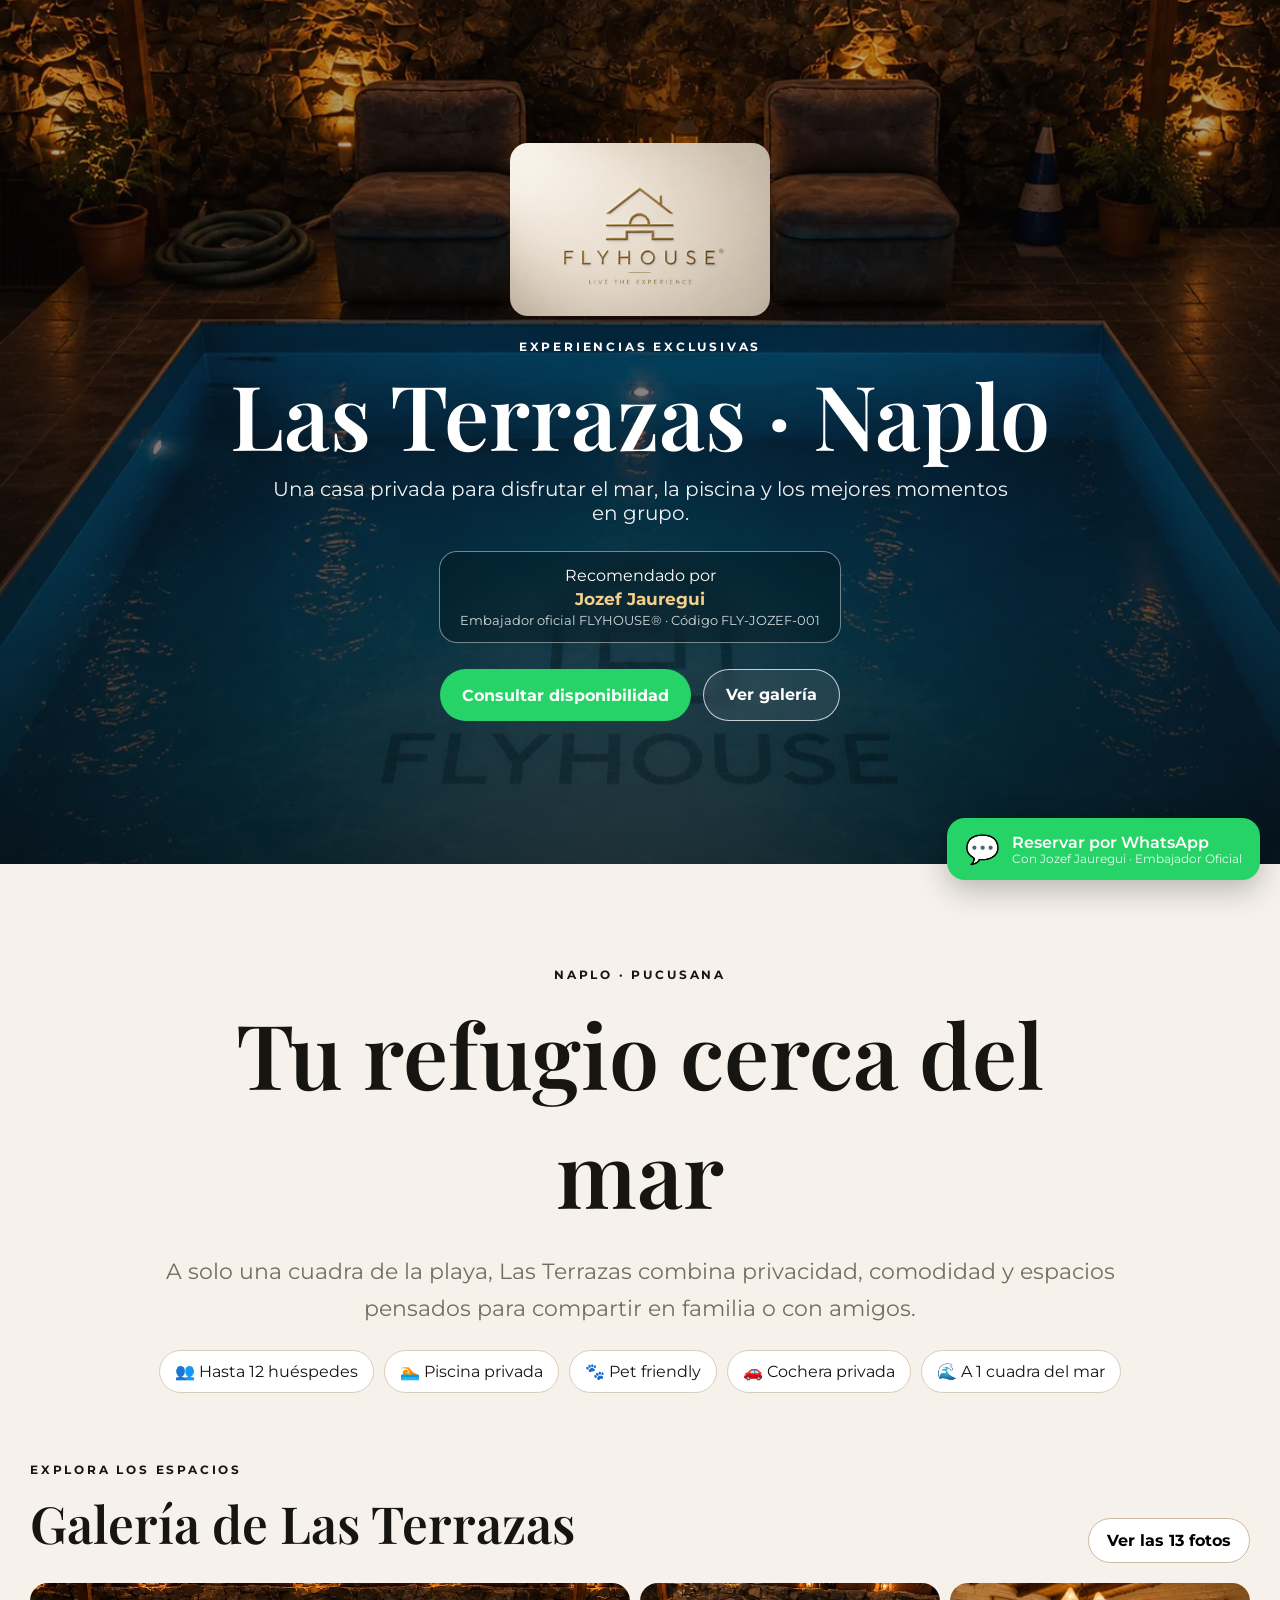
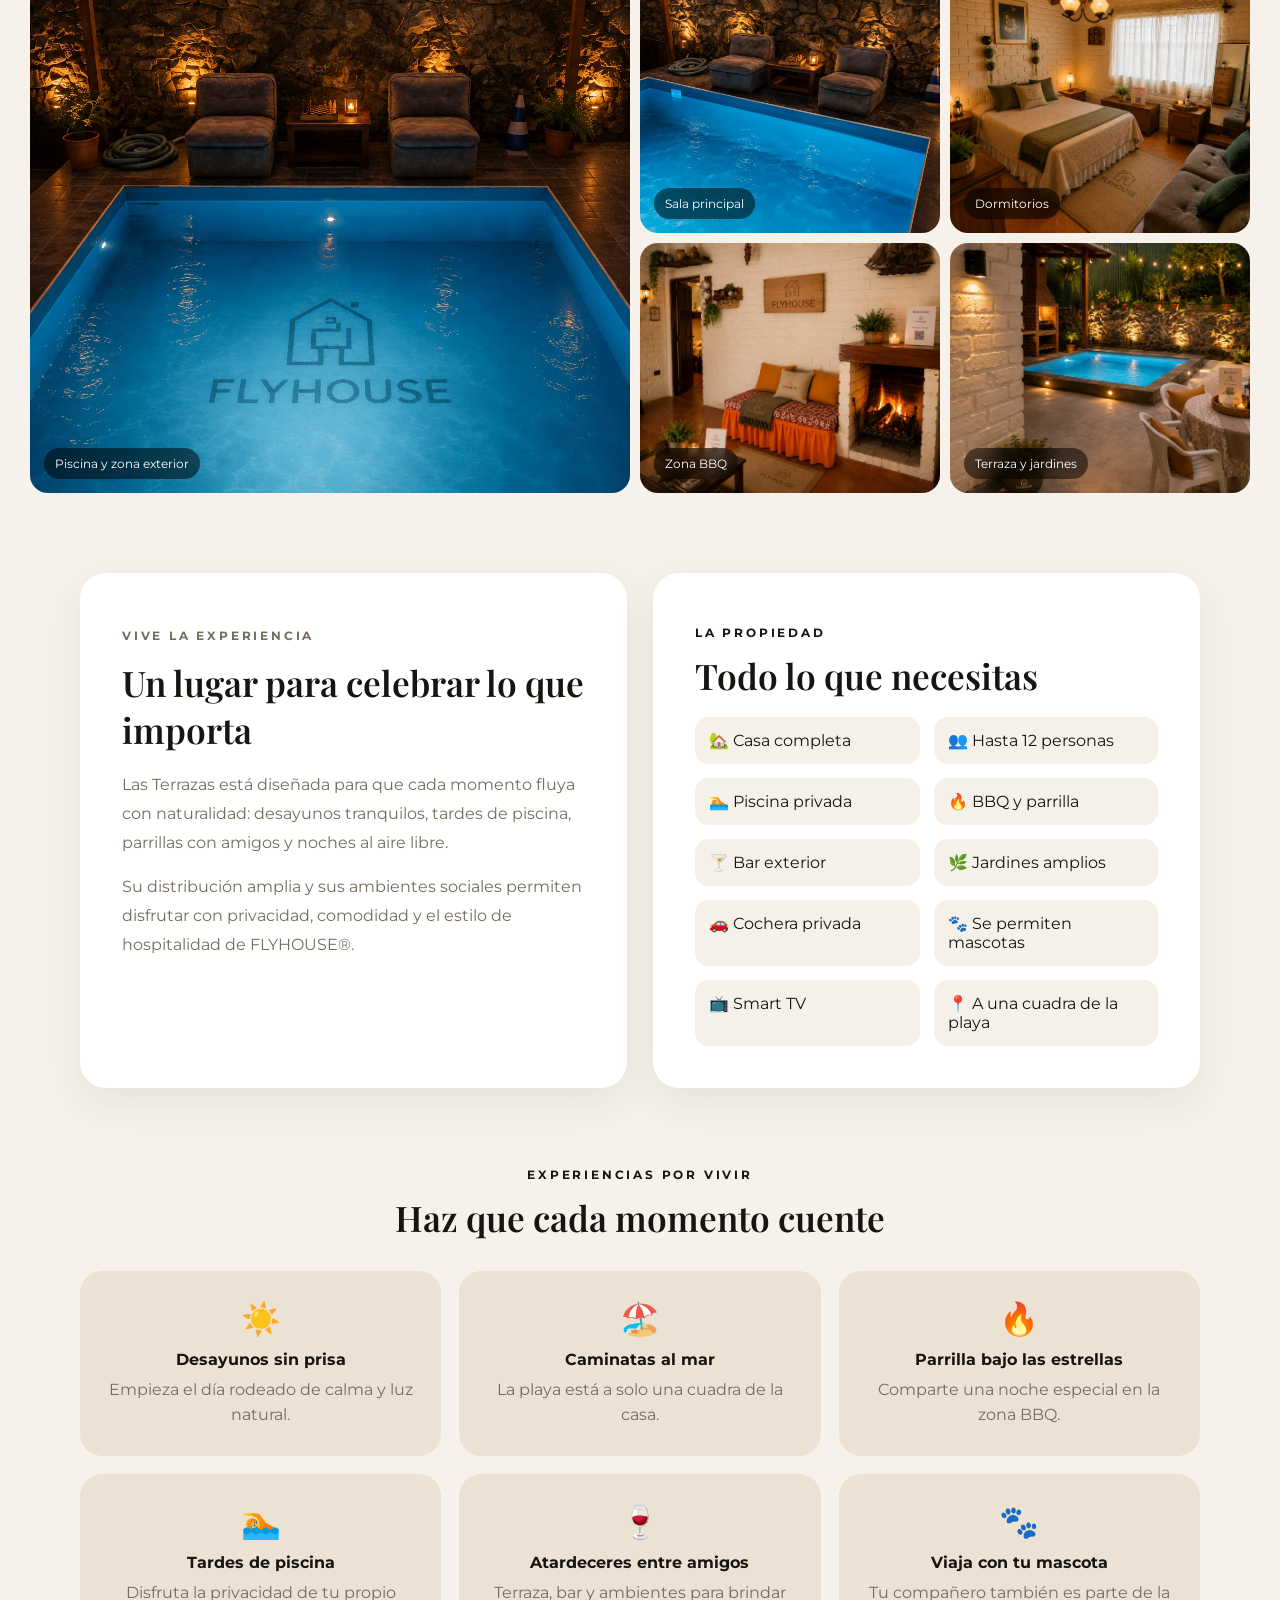
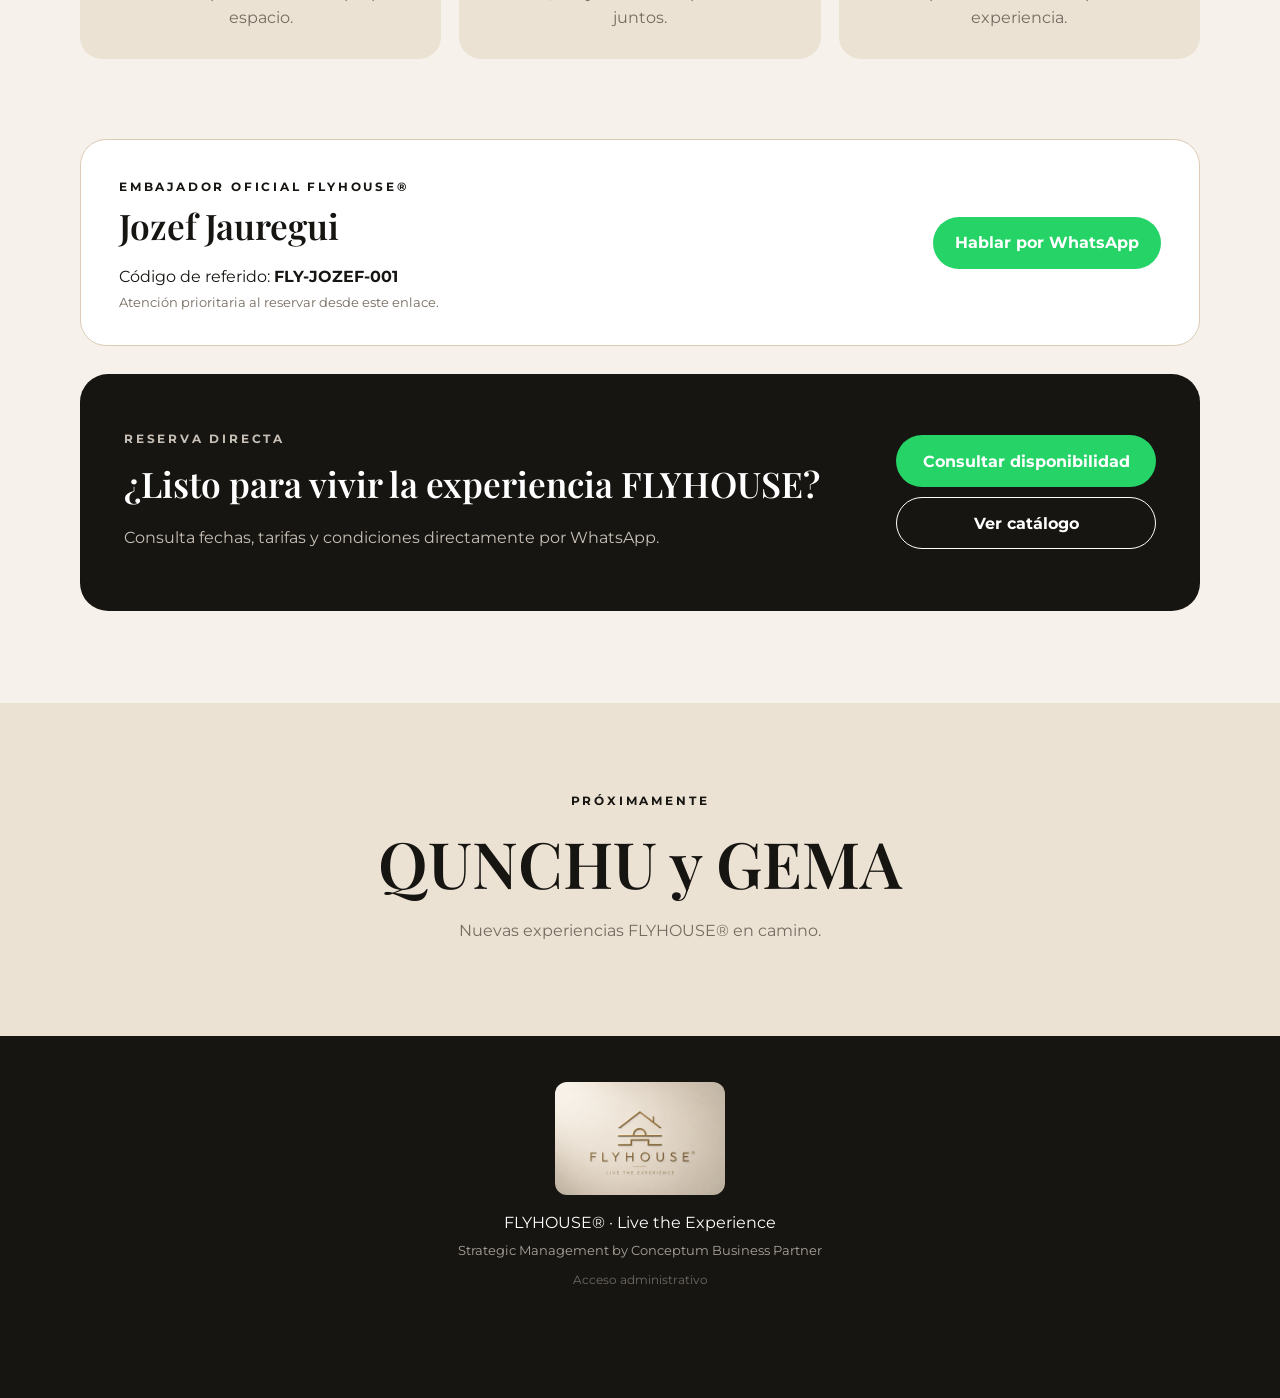
==== commit 301ca5f5: "Add files via upload" ====
--- a/index.html
+++ b/index.html
@@ -161,7 +161,7 @@
   <footer>
     <img src="assets/flyhouse-logo.png" alt="FLYHOUSE" />
     <p>FLYHOUSE® · Live the Experience</p>
-    <small>Strategic Management by Conceptum Business Partner</small>
+    <small>Strategic Management by Conceptum Business Partner</small><br><a class="admin-access" href="admin/">Acceso administrativo</a>
   </footer>
 
   <a id="floatingWA" class="floating-wa whatsapp-link" data-property="LAS TERRAZAS · NAPLO" href="#">
--- a/styles.css
+++ b/styles.css
@@ -22,3 +22,5 @@
 .floating-wa{position:fixed;right:20px;bottom:20px;z-index:9999;display:flex;align-items:center;gap:12px;background:#25D366;color:#fff;padding:14px 18px;border-radius:18px;box-shadow:0 10px 30px rgba(0,0,0,.25);font-weight:600;animation:pulse 2.8s infinite;transition:.3s}.floating-wa:hover{transform:translateY(-3px) scale(1.02)}.floating-wa small{display:block;font-size:.72rem;opacity:.9;font-weight:400}.floating-wa .icon{font-size:28px}@keyframes pulse{0%,100%{transform:scale(1)}50%{transform:scale(1.045)}}
 @media(max-width:900px){.gallery-premium{grid-template-columns:1.5fr 1fr;grid-template-rows:220px 220px}.gallery-tile:nth-child(4),.gallery-tile:nth-child(5){display:none}.detail-columns{grid-template-columns:1fr}.experience-grid{grid-template-columns:1fr 1fr}.booking-panel,.ambassador-card{align-items:flex-start;flex-direction:column}.booking-actions{width:100%;min-width:0}}
 @media(max-width:640px){.hero{min-height:90vh}.brand-logo{width:210px}.property-detail{padding:68px 14px}.detail-intro{text-align:left}.quick-facts{justify-content:flex-start}.section-heading{align-items:flex-start;flex-direction:column}.gallery-premium{grid-template-columns:1fr 1fr;grid-template-rows:240px 150px}.gallery-main{grid-column:span 2;grid-row:auto}.gallery-tile:nth-child(4),.gallery-tile:nth-child(5){display:none}.story-card,.feature-card{padding:26px}.feature-list{grid-template-columns:1fr}.experience-grid{grid-template-columns:1fr}.booking-panel,.ambassador-card{padding:28px}.floating-wa{left:12px;right:12px;bottom:12px;border-radius:16px;justify-content:center}.floating-wa small{font-size:.68rem}dialog{padding:58px 10px 22px}.lightbox-nav{width:42px;height:42px}.lightbox-nav.prev{left:8px}.lightbox-nav.next{right:8px}}
+
+.admin-access{display:inline-block;margin-top:14px;color:#6f6961;font-size:.72rem;text-decoration:none}.admin-access:hover{color:#fff}
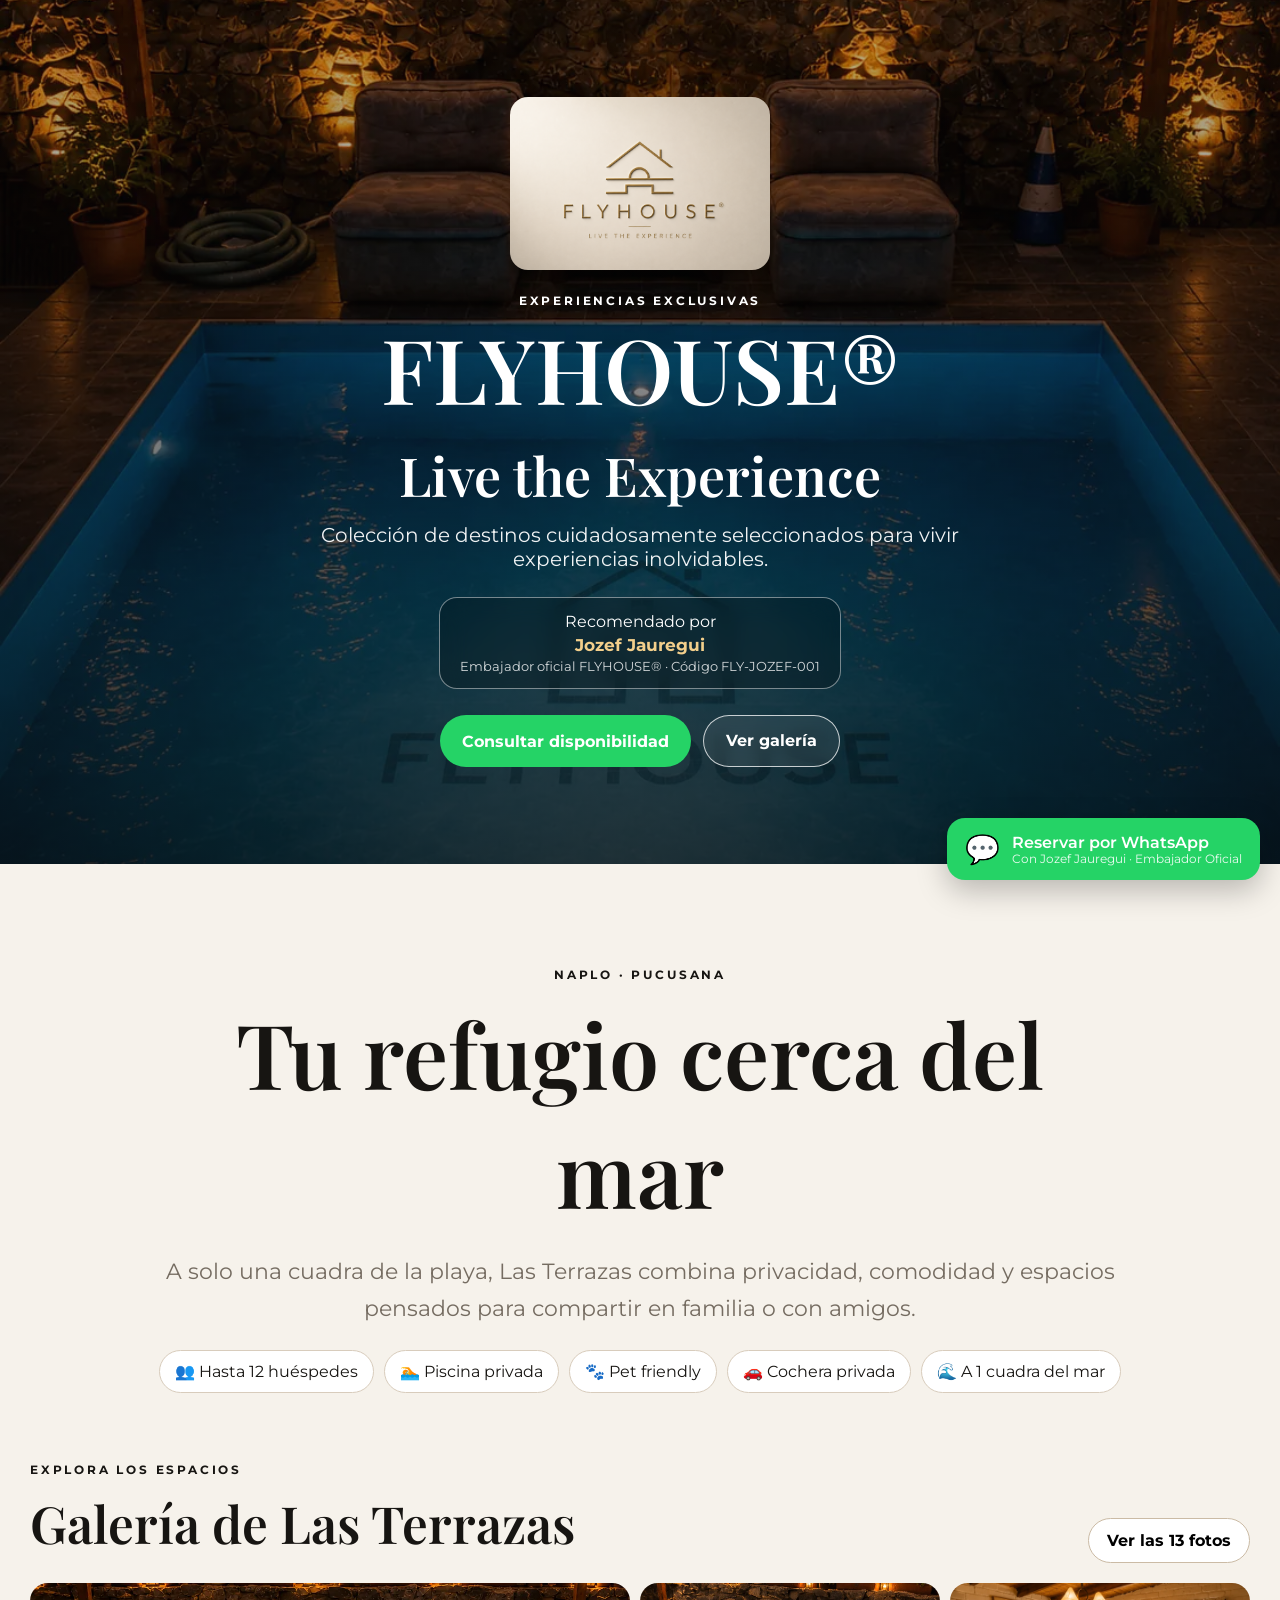
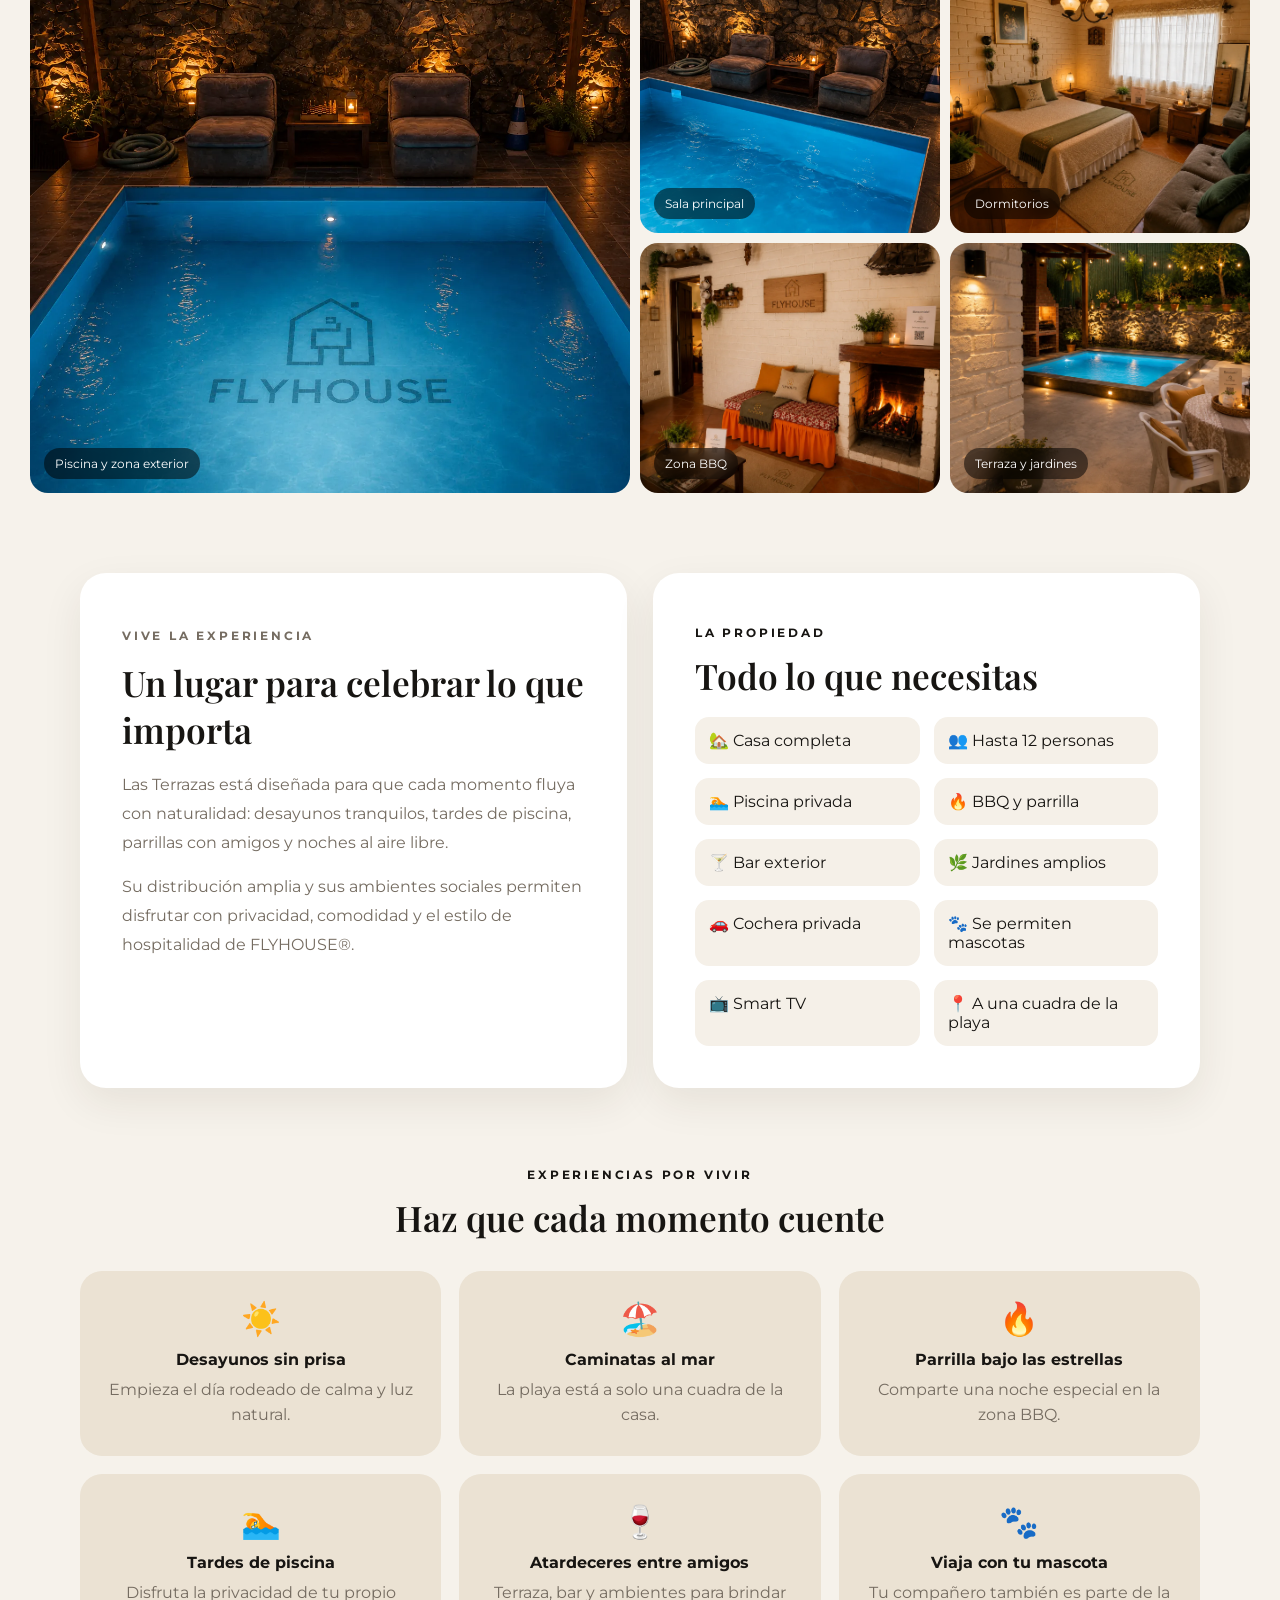
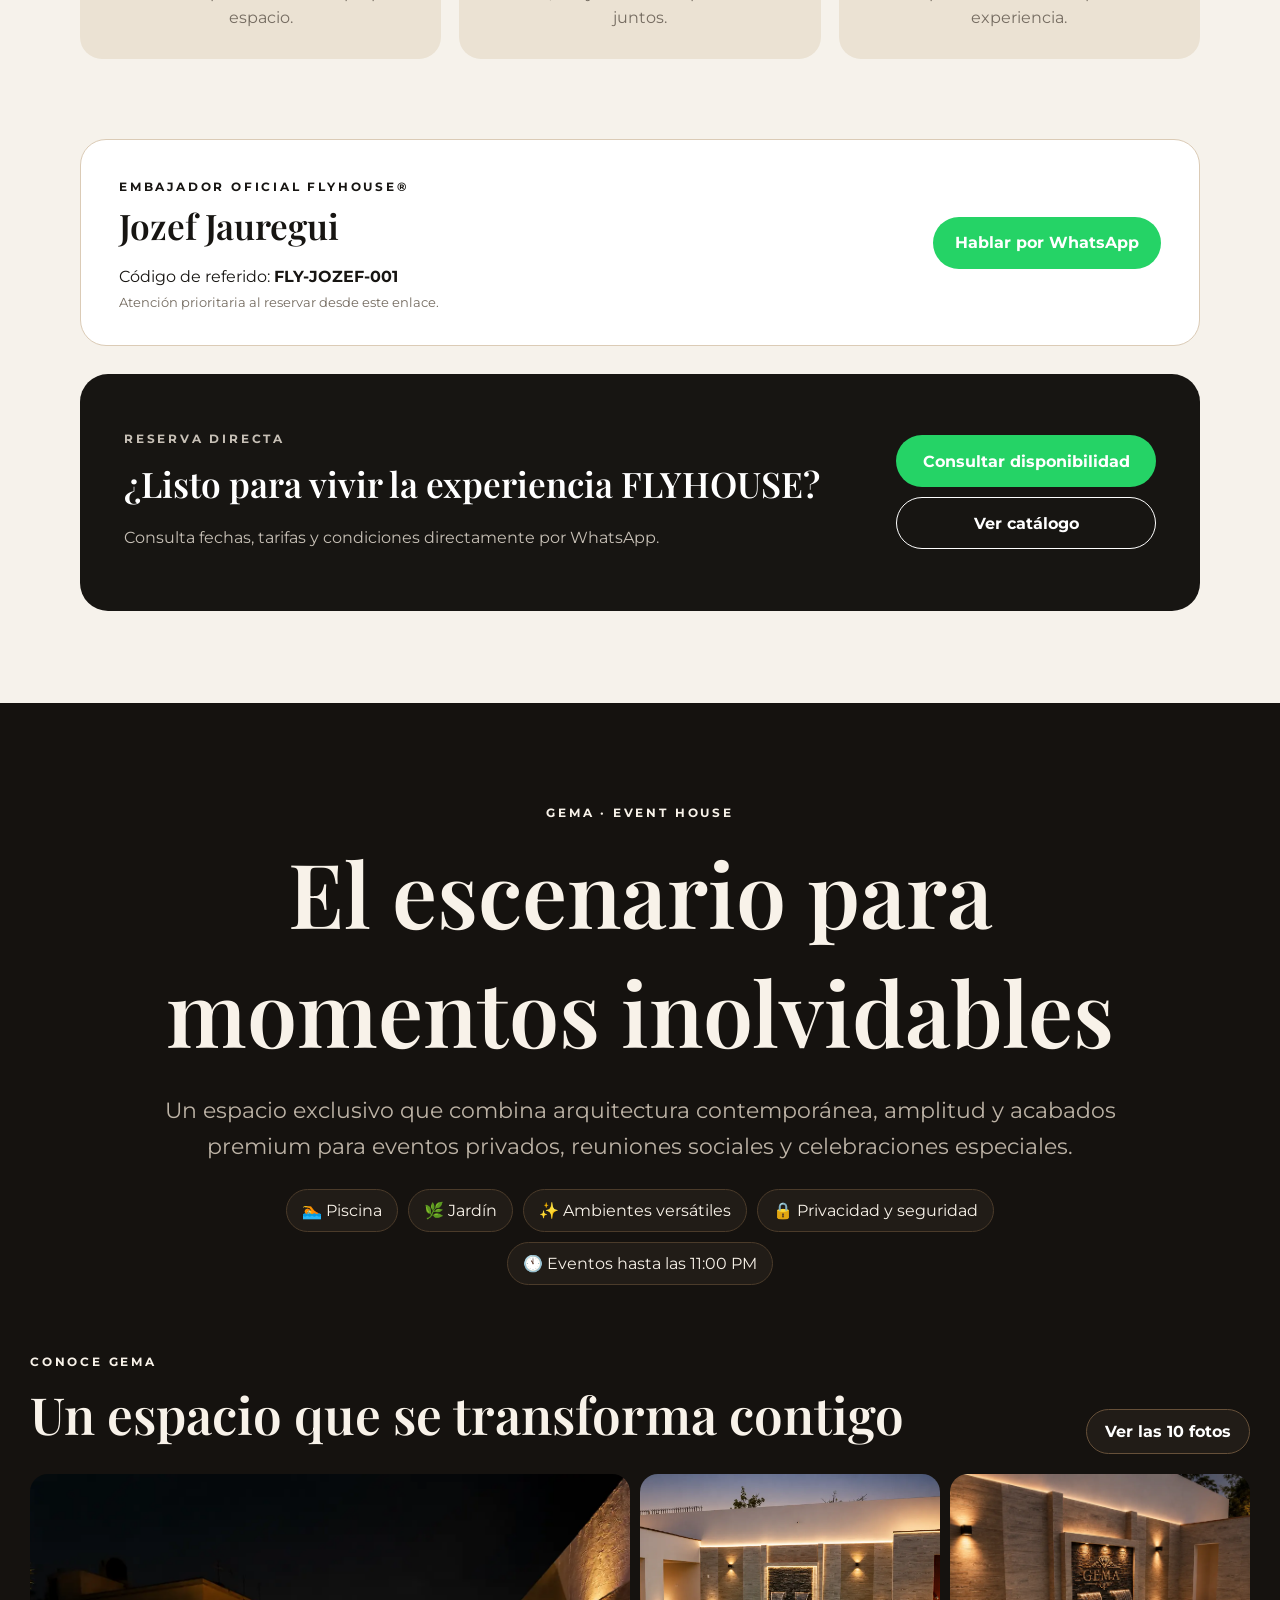
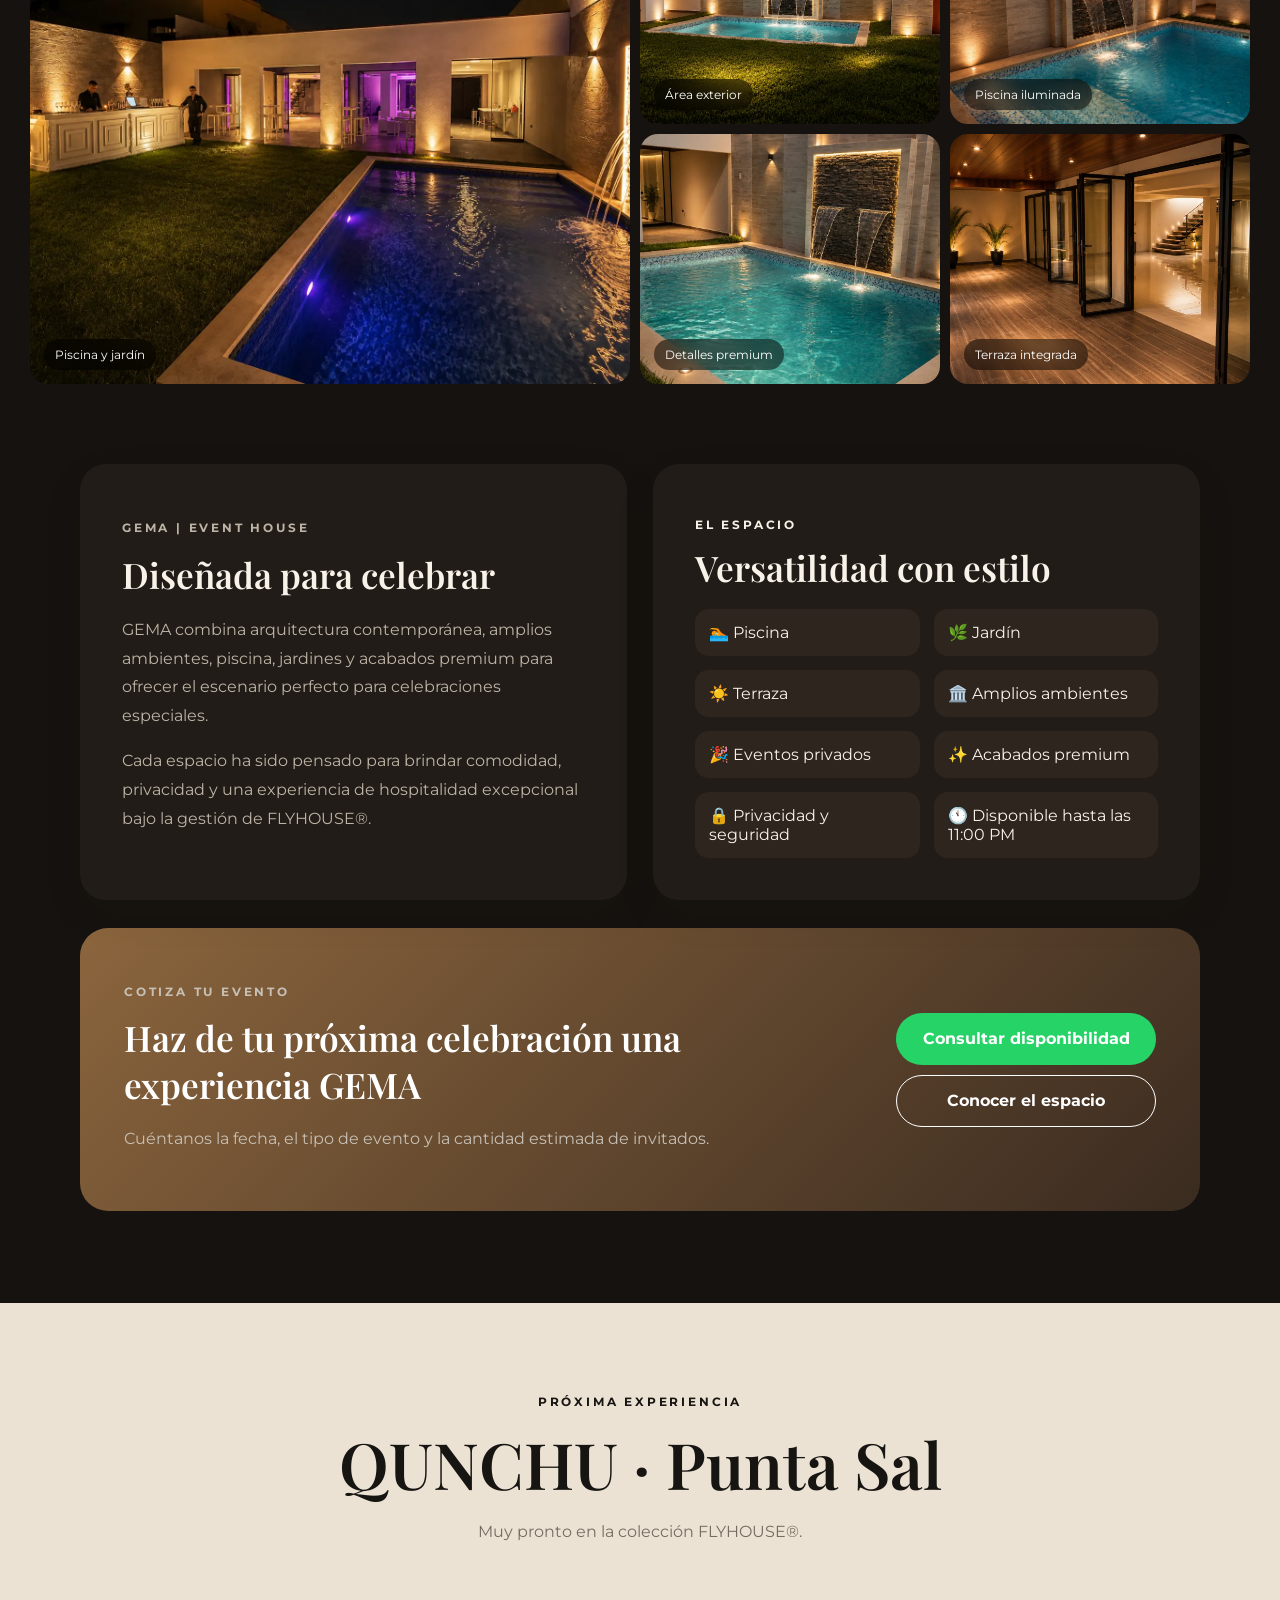
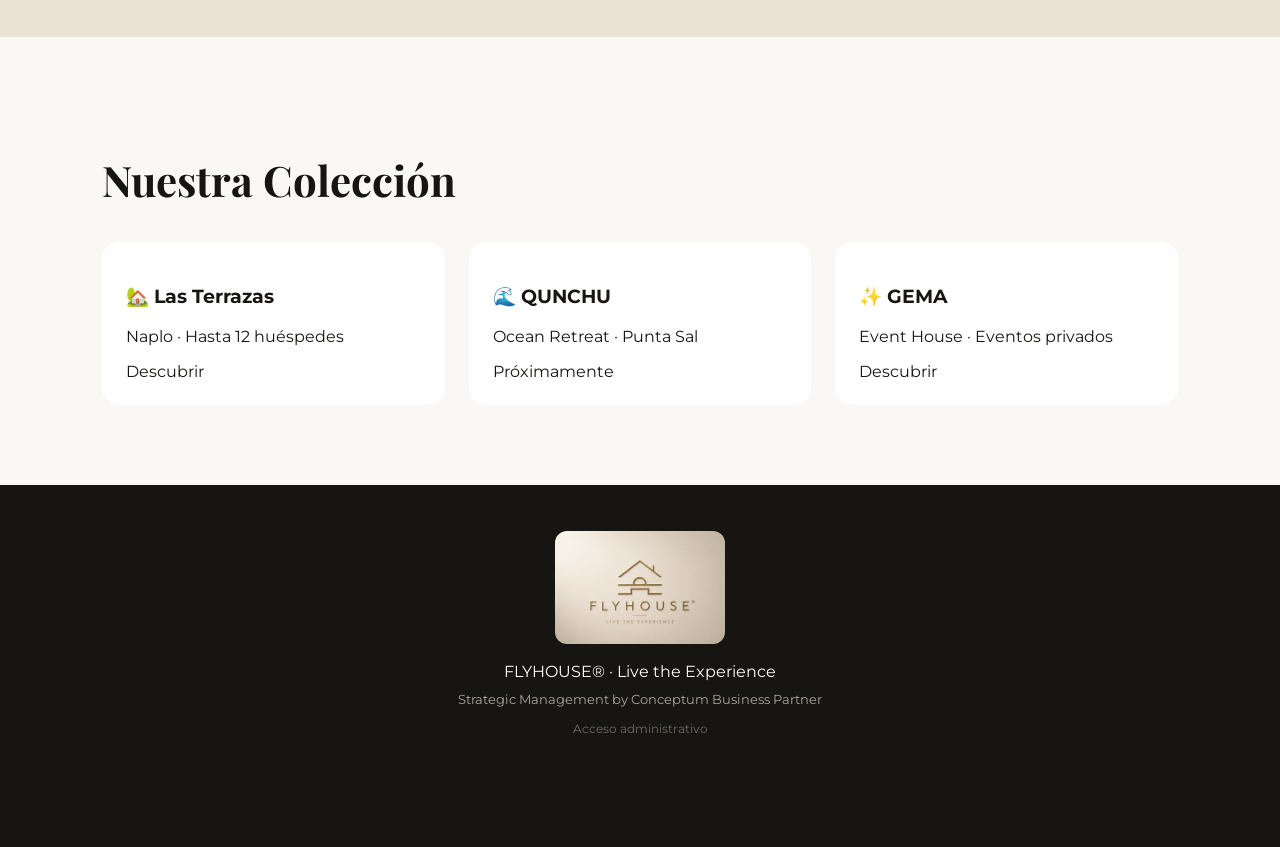
==== commit 7b6cd06b: "Add files via upload" ====
--- a/index.html
+++ b/index.html
@@ -4,7 +4,7 @@
   <meta charset="utf-8" />
   <meta name="viewport" content="width=device-width, initial-scale=1" />
   <meta name="description" content="Las Terrazas · Naplo, una experiencia privada gestionada por FLYHOUSE®." />
-  <title>Las Terrazas · Naplo | FLYHOUSE®</title>
+  <title>FLYHOUSE® | Live the Experience</title>
   <link rel="preconnect" href="https://fonts.googleapis.com">
   <link rel="preconnect" href="https://fonts.gstatic.com" crossorigin>
   <link href="https://fonts.googleapis.com/css2?family=Montserrat:wght@400;500;600;700&family=Playfair+Display:wght@500;600&display=swap" rel="stylesheet">
@@ -17,8 +17,8 @@
       <div class="hero-content reveal">
         <img class="brand-logo" src="assets/flyhouse-logo.png" alt="FLYHOUSE" />
         <p class="eyebrow">EXPERIENCIAS EXCLUSIVAS</p>
-        <h1>Las Terrazas · Naplo</h1>
-        <p class="hero-copy">Una casa privada para disfrutar el mar, la piscina y los mejores momentos en grupo.</p>
+        <h1>FLYHOUSE®<br><span style="font-size:.6em">Live the Experience</span></h1>
+        <p class="hero-copy">Colección de destinos cuidadosamente seleccionados para vivir experiencias inolvidables.</p>
         <div class="referral">
           <span>Recomendado por</span>
           <strong id="ambassadorName">Jozef Jauregui</strong>
@@ -140,14 +140,106 @@
       </div>
     </section>
 
+    <section id="gema" class="property-detail property-detail-gema">
+      <div class="detail-intro reveal">
+        <p class="eyebrow">GEMA · EVENT HOUSE</p>
+        <h2>El escenario para momentos inolvidables</h2>
+        <p class="lead">Un espacio exclusivo que combina arquitectura contemporánea, amplitud y acabados premium para eventos privados, reuniones sociales y celebraciones especiales.</p>
+        <div class="quick-facts">
+          <span>🏊 Piscina</span>
+          <span>🌿 Jardín</span>
+          <span>✨ Ambientes versátiles</span>
+          <span>🔒 Privacidad y seguridad</span>
+          <span>🕚 Eventos hasta las 11:00 PM</span>
+        </div>
+      </div>
+
+      <section class="gallery-section reveal">
+        <div class="section-heading">
+          <div>
+            <p class="eyebrow">CONOCE GEMA</p>
+            <h3>Un espacio que se transforma contigo</h3>
+          </div>
+          <button class="gallery-count open-property-gallery" data-gallery="gema" type="button">Ver las 10 fotos</button>
+        </div>
+
+        <div class="gallery-premium">
+          <button class="gallery-tile gallery-main property-gallery-tile" type="button" data-gallery="gema" data-index="0">
+            <img src="assets/gema/gema-01.webp" alt="GEMA Event House con piscina, jardín y bar">
+            <span>Piscina y jardín</span>
+          </button>
+          <button class="gallery-tile property-gallery-tile" type="button" data-gallery="gema" data-index="1">
+            <img src="assets/gema/gema-02.webp" alt="Vista amplia de la piscina y jardín de GEMA">
+            <span>Área exterior</span>
+          </button>
+          <button class="gallery-tile property-gallery-tile" type="button" data-gallery="gema" data-index="2">
+            <img src="assets/gema/gema-03.webp" alt="Detalle de la piscina de GEMA">
+            <span>Piscina iluminada</span>
+          </button>
+          <button class="gallery-tile property-gallery-tile" type="button" data-gallery="gema" data-index="3">
+            <img src="assets/gema/gema-04.webp" alt="Piscina y caída de agua de GEMA">
+            <span>Detalles premium</span>
+          </button>
+          <button class="gallery-tile property-gallery-tile" type="button" data-gallery="gema" data-index="4">
+            <img src="assets/gema/gema-05.webp" alt="Terraza conectada al salón principal de GEMA">
+            <span>Terraza integrada</span>
+          </button>
+        </div>
+      </section>
+
+      <div class="detail-columns reveal">
+        <article class="story-card">
+          <p class="eyebrow">GEMA | EVENT HOUSE</p>
+          <h3>Diseñada para celebrar</h3>
+          <p>GEMA combina arquitectura contemporánea, amplios ambientes, piscina, jardines y acabados premium para ofrecer el escenario perfecto para celebraciones especiales.</p>
+          <p>Cada espacio ha sido pensado para brindar comodidad, privacidad y una experiencia de hospitalidad excepcional bajo la gestión de FLYHOUSE®.</p>
+        </article>
+
+        <article class="feature-card">
+          <p class="eyebrow">EL ESPACIO</p>
+          <h3>Versatilidad con estilo</h3>
+          <div class="feature-list">
+            <span>🏊 Piscina</span>
+            <span>🌿 Jardín</span>
+            <span>☀️ Terraza</span>
+            <span>🏛️ Amplios ambientes</span>
+            <span>🎉 Eventos privados</span>
+            <span>✨ Acabados premium</span>
+            <span>🔒 Privacidad y seguridad</span>
+            <span>🕚 Disponible hasta las 11:00 PM</span>
+          </div>
+        </article>
+      </div>
+
+      <div class="booking-panel reveal">
+        <div>
+          <p class="eyebrow">COTIZA TU EVENTO</p>
+          <h3>Haz de tu próxima celebración una experiencia GEMA</h3>
+          <p>Cuéntanos la fecha, el tipo de evento y la cantidad estimada de invitados.</p>
+        </div>
+        <div class="booking-actions">
+          <a class="btn btn-primary whatsapp-link" data-property="GEMA · EVENT HOUSE" href="#">Consultar disponibilidad</a>
+          <a class="btn btn-outline" href="#gema">Conocer el espacio</a>
+        </div>
+      </div>
+    </section>
+
     <section class="coming-soon">
-      <p class="eyebrow">PRÓXIMAMENTE</p>
-      <h2>QUNCHU y GEMA</h2>
-      <p>Nuevas experiencias FLYHOUSE® en camino.</p>
-    </section>
-  </main>
-
-  <dialog id="lightbox" aria-label="Galería de Las Terrazas">
+      <p class="eyebrow">PRÓXIMA EXPERIENCIA</p>
+      <h2>QUNCHU · Punta Sal</h2>
+      <p>Muy pronto en la colección FLYHOUSE®.</p>
+    </section>
+  
+<section style="padding:80px 8%;background:#faf8f4">
+<h2 style="font-family:Playfair Display,serif;font-size:42px">Nuestra Colección</h2>
+<div style="display:grid;grid-template-columns:repeat(auto-fit,minmax(260px,1fr));gap:24px;margin-top:32px">
+<div style="padding:24px;border-radius:18px;background:white"><h3>🏡 Las Terrazas</h3><p>Naplo · Hasta 12 huéspedes</p><a href="#">Descubrir</a></div>
+<div style="padding:24px;border-radius:18px;background:white"><h3>🌊 QUNCHU</h3><p>Ocean Retreat · Punta Sal</p><a href="#">Próximamente</a></div>
+<div style="padding:24px;border-radius:18px;background:white"><h3>✨ GEMA</h3><p>Event House · Eventos privados</p><a href="#gema">Descubrir</a></div>
+</div></section>
+</main>
+
+  <dialog id="lightbox" aria-label="Galería de propiedades FLYHOUSE">
     <div class="lightbox-bar">
       <button id="closeLightbox" aria-label="Cerrar galería">×</button>
       <span id="lightboxCounter">1 / 13</span>
--- a/styles.css
+++ b/styles.css
@@ -15,6 +15,7 @@
 .experiences{width:min(1120px,100%);margin:80px auto 0;text-align:center}.experience-grid{display:grid;grid-template-columns:repeat(3,1fr);gap:18px;margin-top:30px}.experience-grid article{background:var(--soft);border-radius:22px;padding:28px}.experience-grid strong{font-size:2rem}.experience-grid h4{margin:12px 0 8px}.experience-grid p{color:var(--muted);line-height:1.6;margin:0}
 .ambassador-card{width:min(1120px,100%);margin:80px auto 0;padding:34px 38px;display:flex;justify-content:space-between;align-items:center;gap:24px;background:#fff;border:1px solid #dbcbb6;border-radius:26px}.ambassador-card p{margin:6px 0}.ambassador-card small{color:var(--muted)}
 .booking-panel{width:min(1120px,100%);margin:28px auto 0;padding:44px;display:flex;justify-content:space-between;align-items:center;gap:30px;background:#171512;color:#fff;border-radius:28px}.booking-panel p{color:#c7c0b6;line-height:1.6}.booking-actions{display:grid;gap:10px;min-width:260px}
+.property-detail-gema{background:#15120f;color:#f8f2e9}.property-detail-gema .lead,.property-detail-gema .story-card p{color:#bdb3a6}.property-detail-gema .quick-facts span{background:#211c17;border-color:#4b3b2a}.property-detail-gema .gallery-count{background:#211c17;color:#fff;border-color:#665039}.property-detail-gema .story-card,.property-detail-gema .feature-card{background:#211c17}.property-detail-gema .feature-list span{background:#2d251e}.property-detail-gema .booking-panel{background:linear-gradient(135deg,#8b653d,#3a2b20)}
 .coming-soon{text-align:center;padding:80px 22px;background:var(--soft)}.coming-soon h2{font-size:clamp(2.4rem,5vw,4rem);margin:8px}.coming-soon p:last-child{color:var(--muted)}
 dialog{width:min(1180px,96vw);border:0;border-radius:18px;padding:54px 70px 28px;background:#111;color:#fff;overflow:visible}dialog::backdrop{background:rgba(0,0,0,.88)}dialog img{width:100%;max-height:76vh;object-fit:contain}.lightbox-bar{position:absolute;top:12px;left:14px;right:14px;display:flex;justify-content:space-between;align-items:center}.lightbox-bar button{border:0;width:42px;height:42px;border-radius:50%;font-size:1.8rem;cursor:pointer}.lightbox-nav{position:absolute;top:50%;transform:translateY(-50%);border:0;width:48px;height:48px;border-radius:50%;font-size:2rem;cursor:pointer}.lightbox-nav.prev{left:12px}.lightbox-nav.next{right:12px}#lightboxCaption{text-align:center;margin:12px 0 0;color:#d7d0c8}
 footer{background:#171512;color:#fff;text-align:center;padding:46px 22px 110px}footer img{width:170px;margin:0 auto 18px;border-radius:12px}footer p{margin:0 0 8px}footer small{color:#aaa39a}
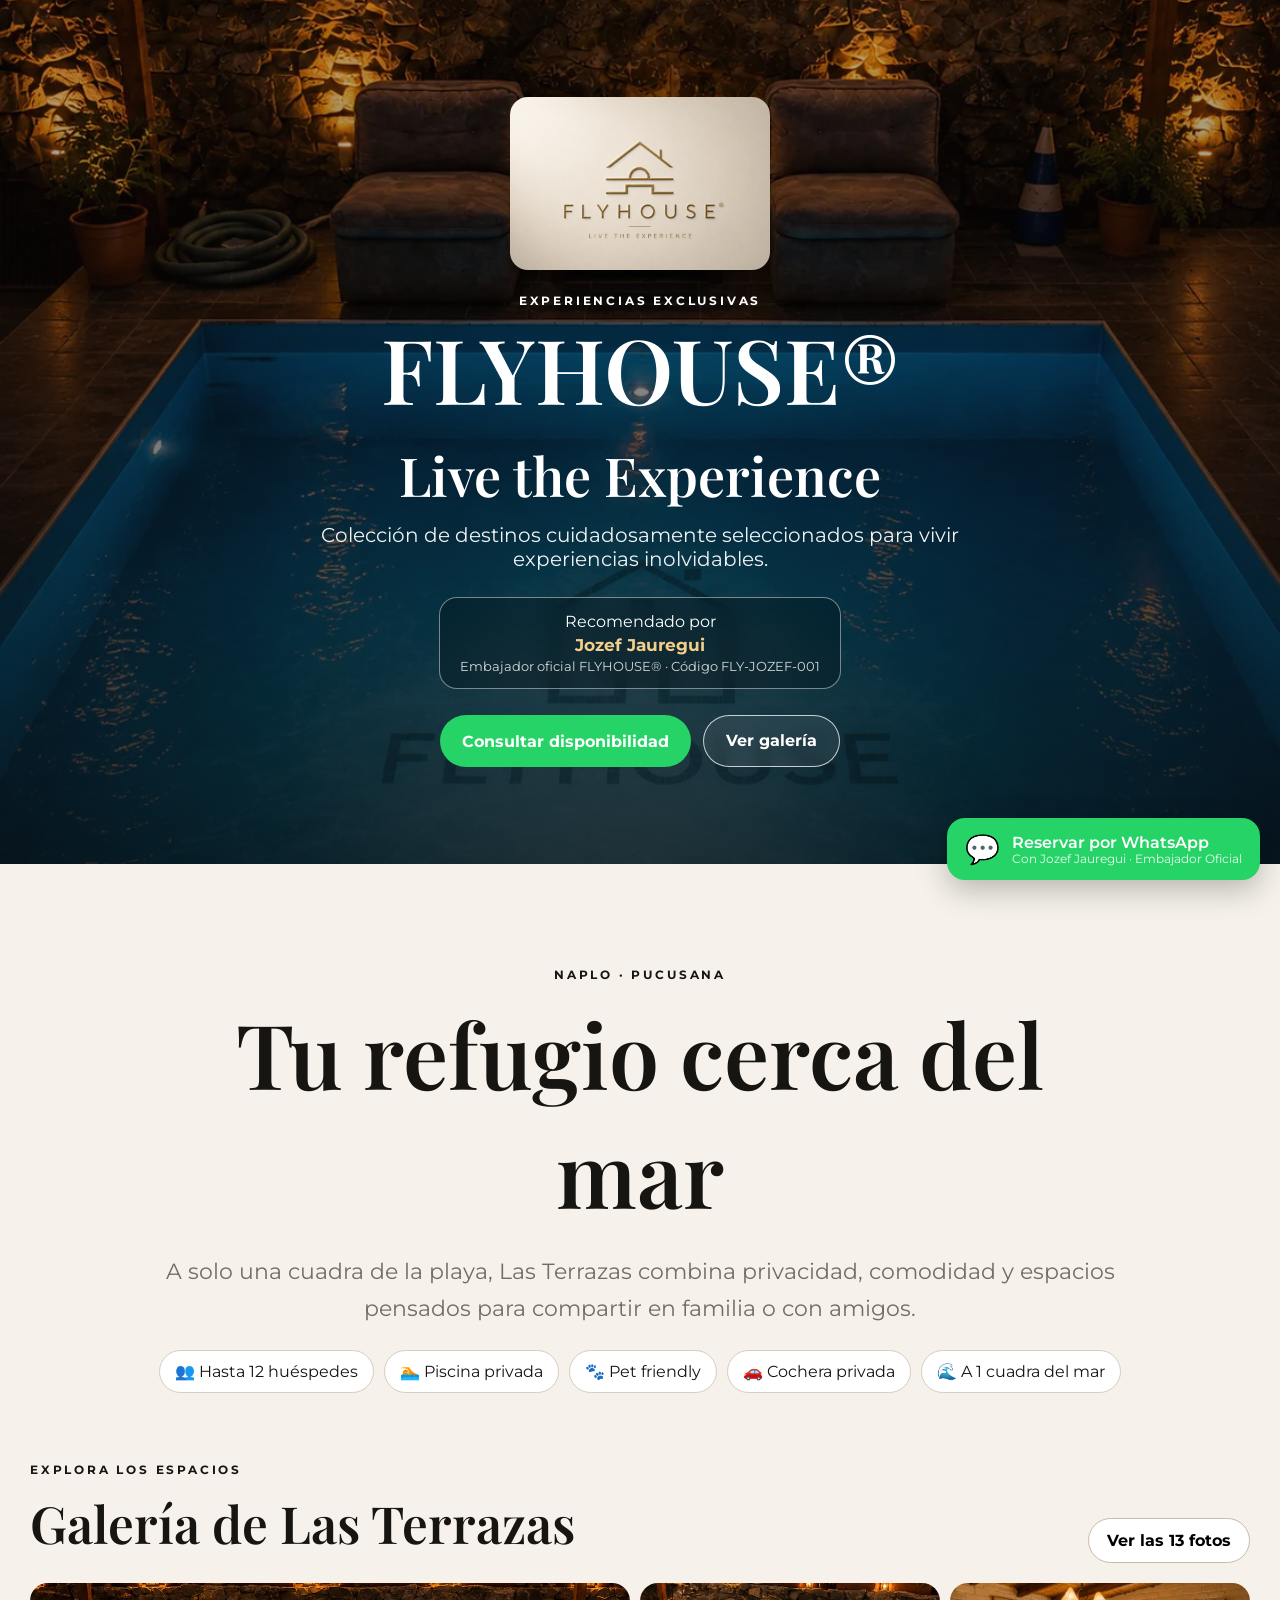
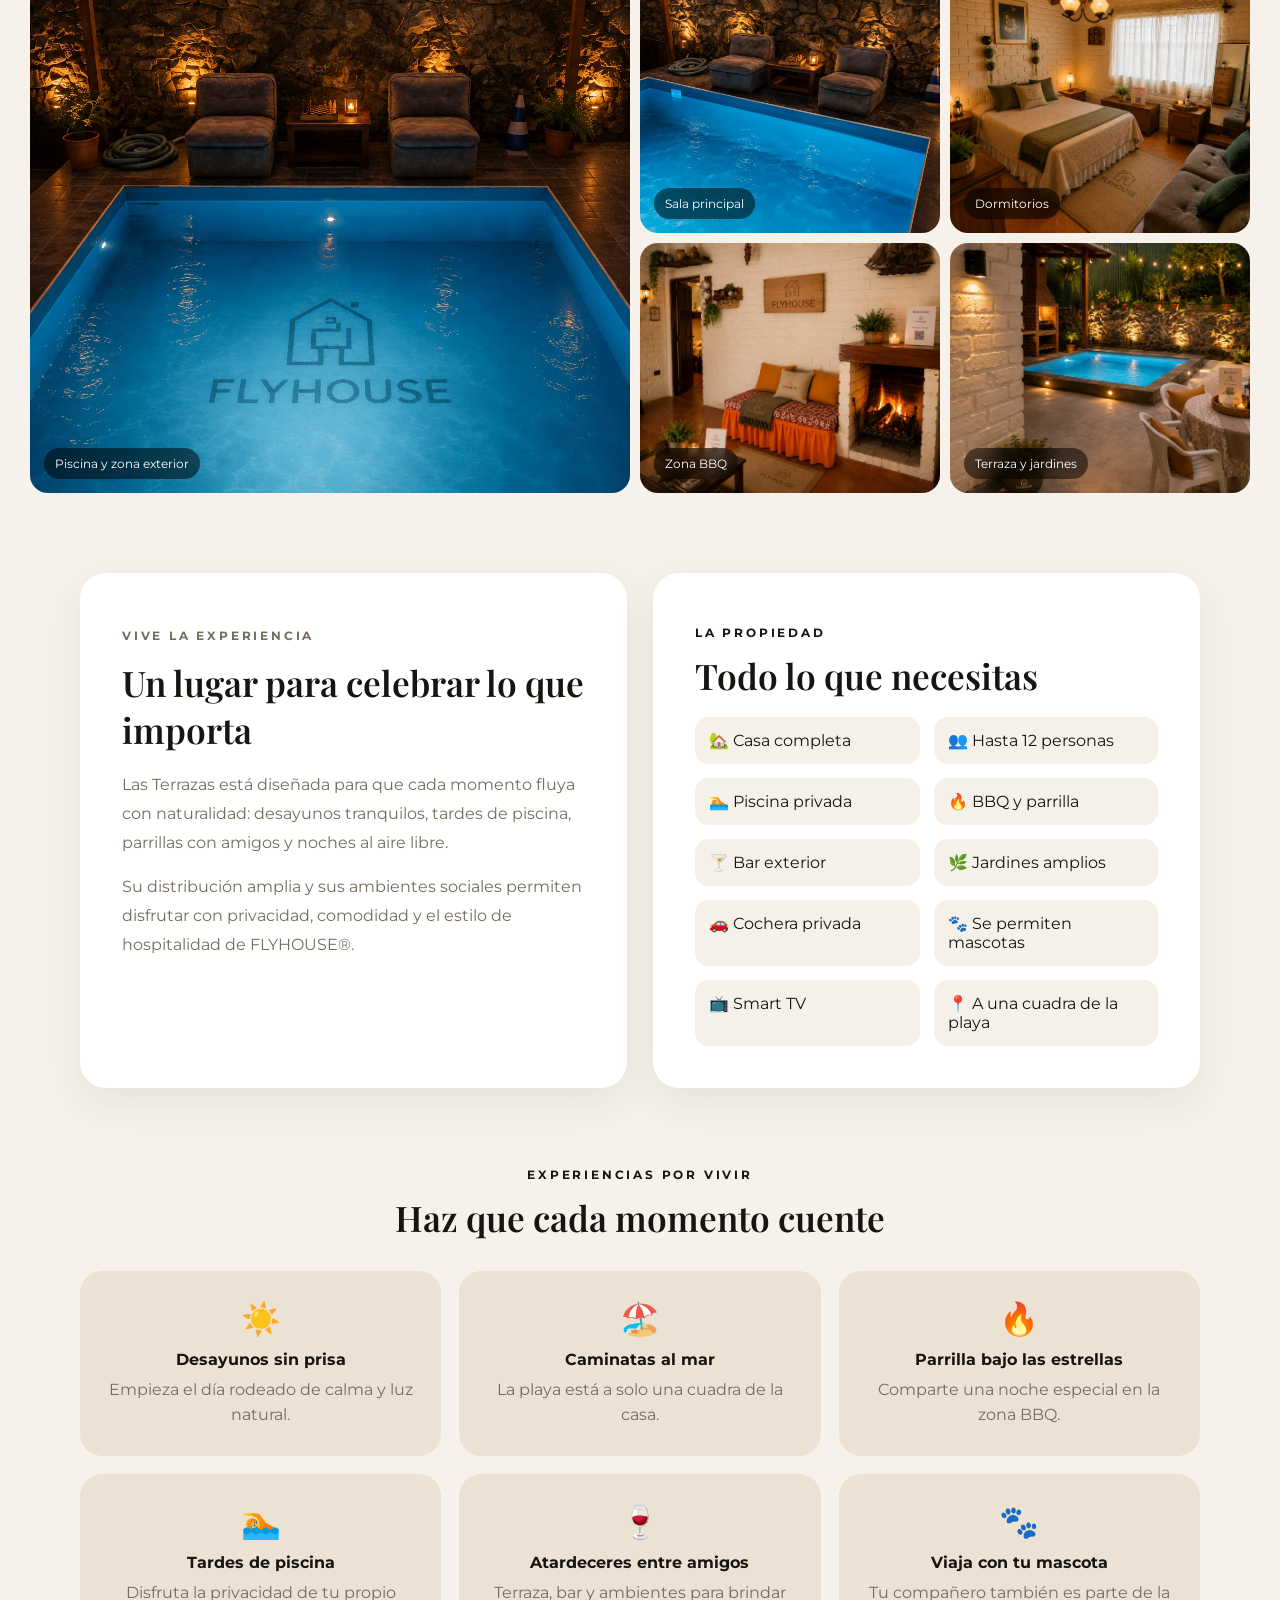
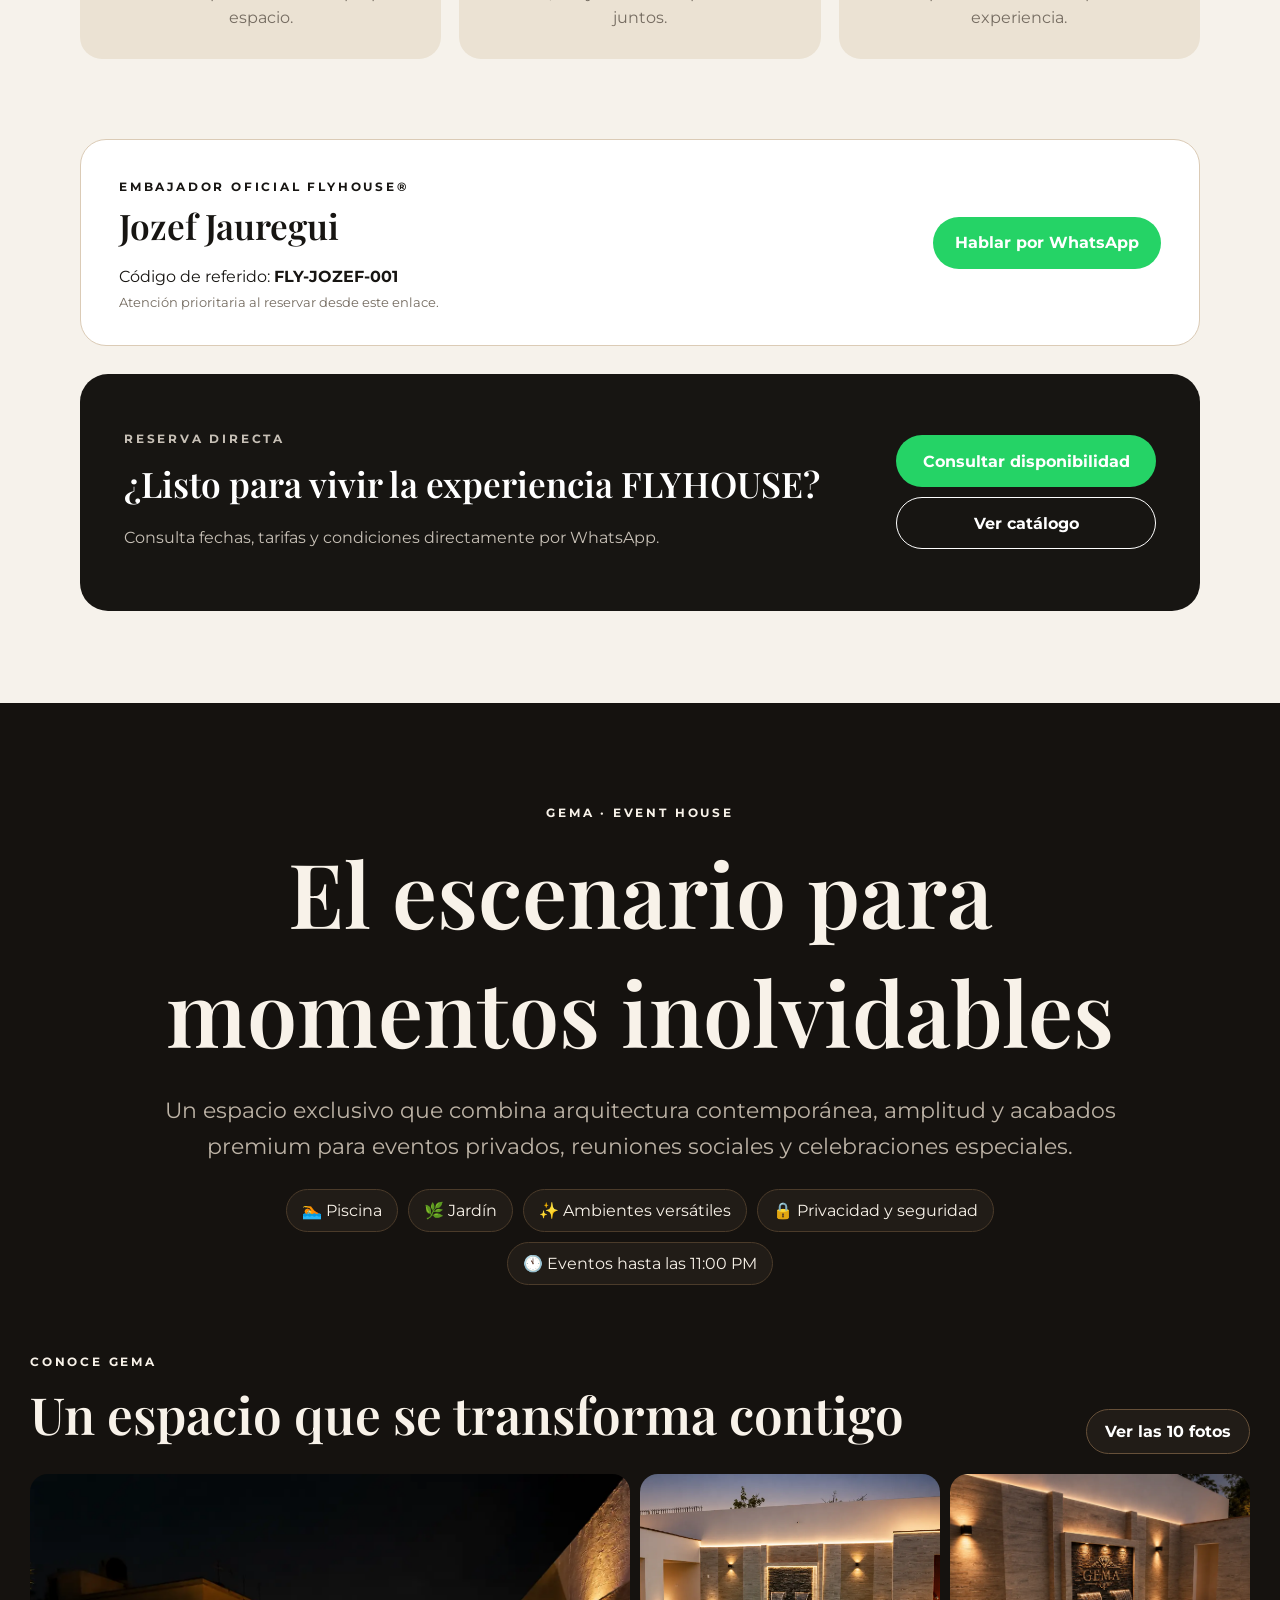
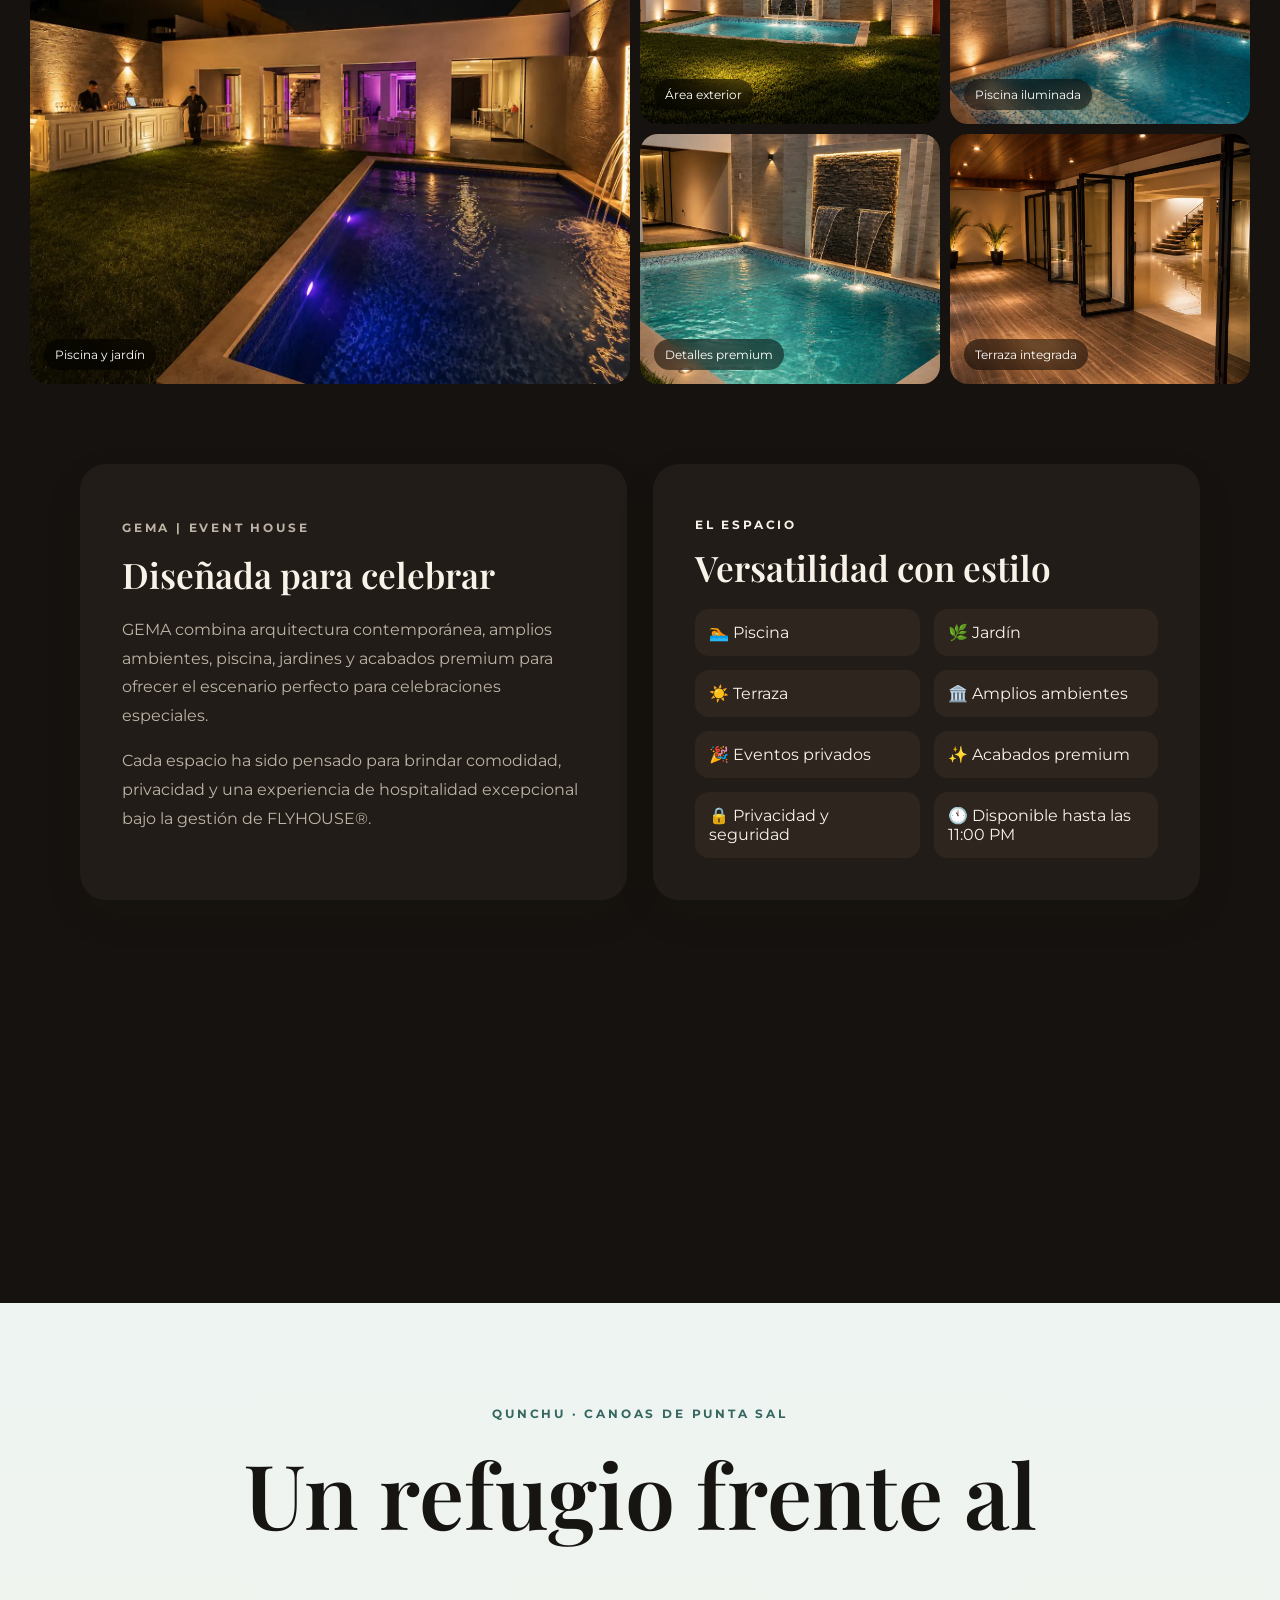
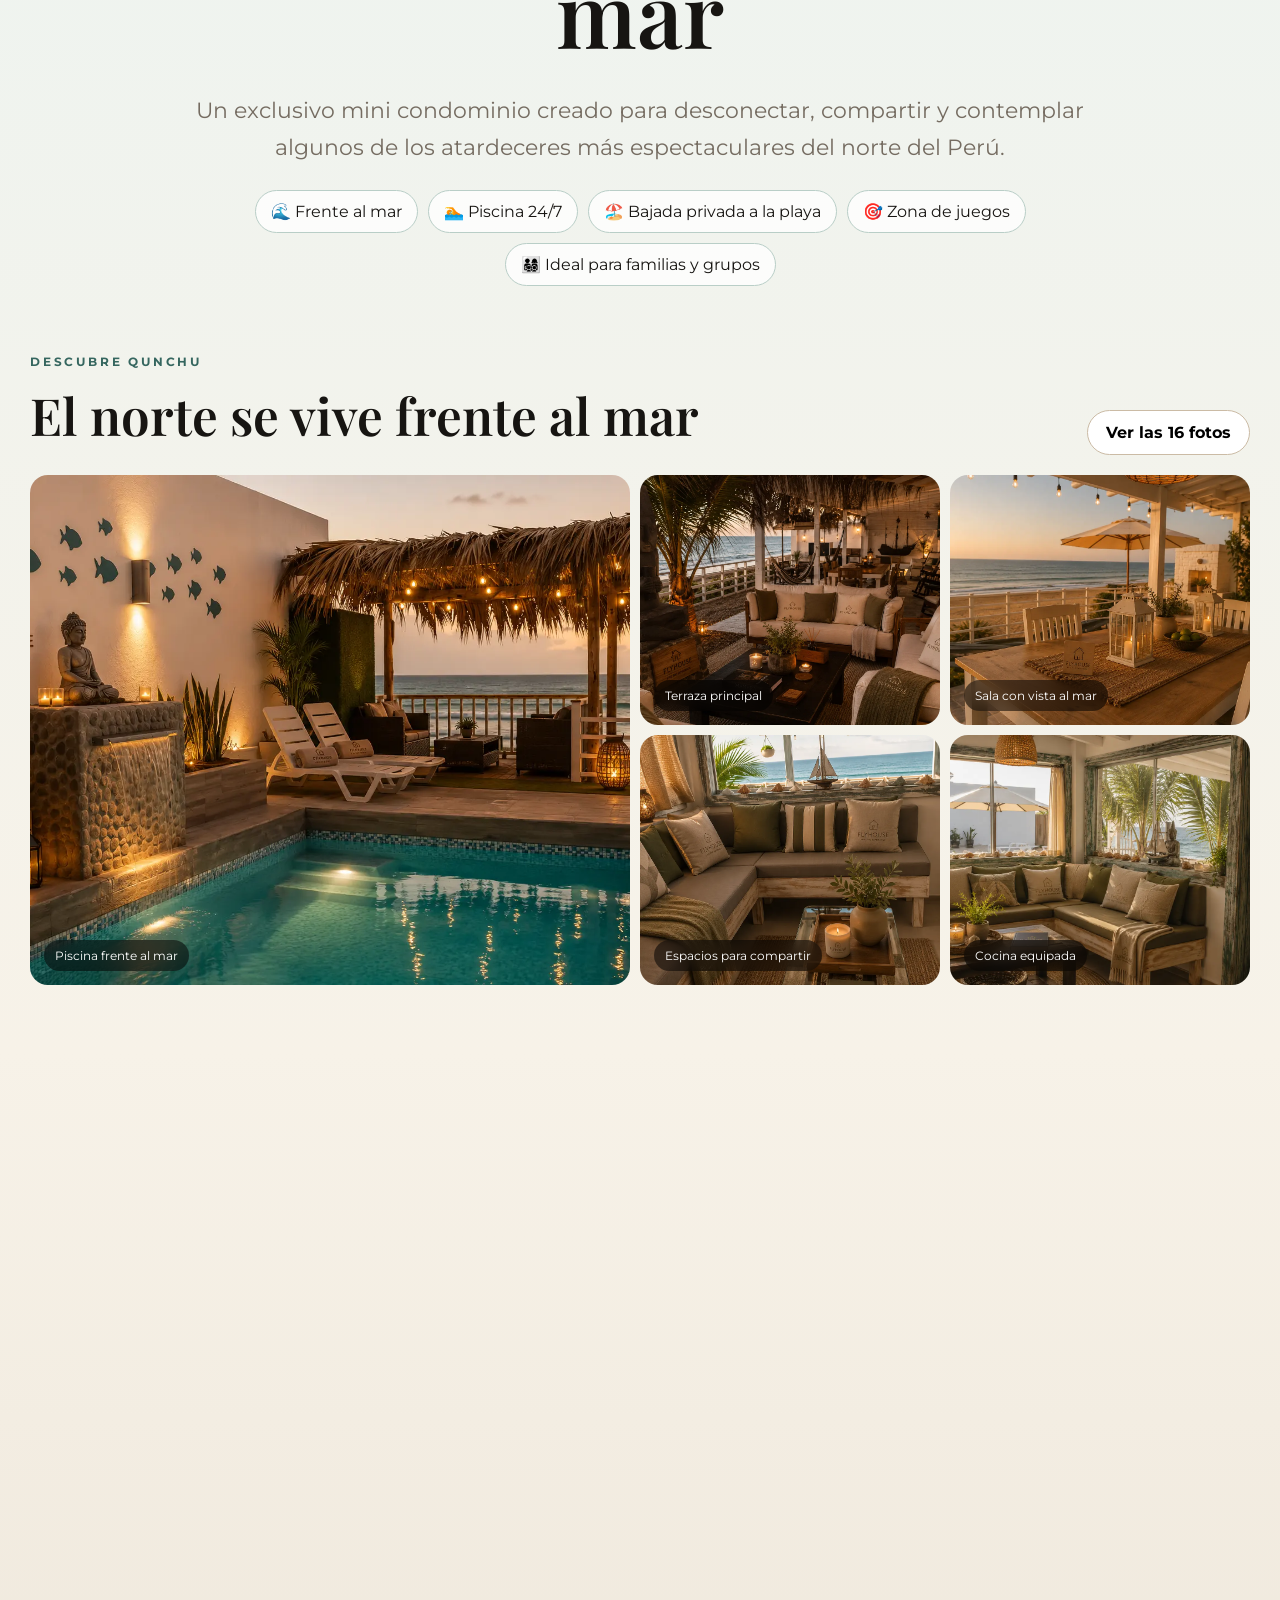
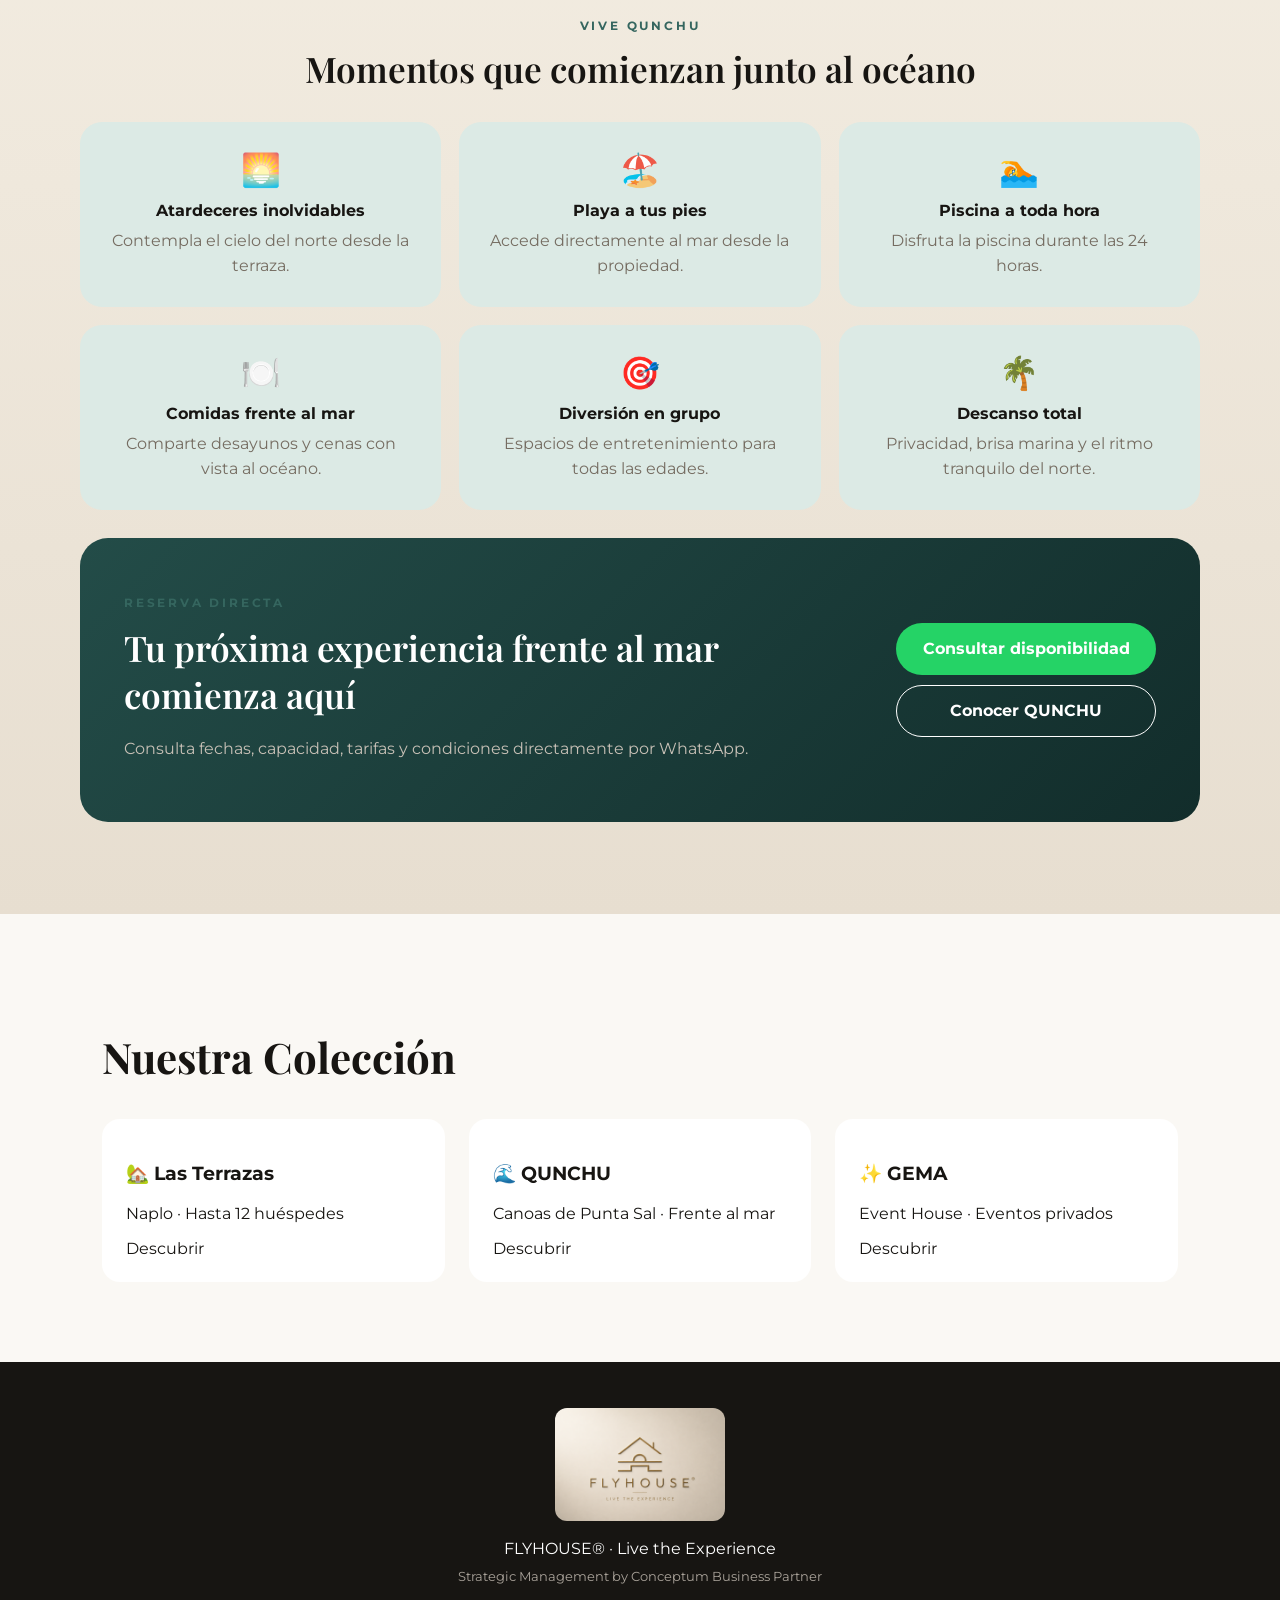
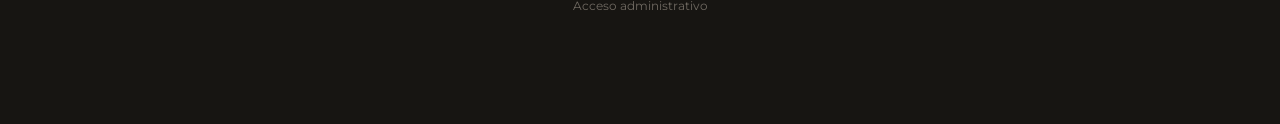
==== commit dcc39250: "Add files via upload" ====
--- a/index.html
+++ b/index.html
@@ -224,17 +224,108 @@
       </div>
     </section>
 
-    <section class="coming-soon">
-      <p class="eyebrow">PRÓXIMA EXPERIENCIA</p>
-      <h2>QUNCHU · Punta Sal</h2>
-      <p>Muy pronto en la colección FLYHOUSE®.</p>
+    <section id="qunchu" class="property-detail property-detail-qunchu">
+      <div class="detail-intro reveal">
+        <p class="eyebrow">QUNCHU · CANOAS DE PUNTA SAL</p>
+        <h2>Un refugio frente al mar</h2>
+        <p class="lead">Un exclusivo mini condominio creado para desconectar, compartir y contemplar algunos de los atardeceres más espectaculares del norte del Perú.</p>
+        <div class="quick-facts">
+          <span>🌊 Frente al mar</span>
+          <span>🏊 Piscina 24/7</span>
+          <span>🏖️ Bajada privada a la playa</span>
+          <span>🎯 Zona de juegos</span>
+          <span>👨‍👩‍👧‍👦 Ideal para familias y grupos</span>
+        </div>
+      </div>
+
+      <section class="gallery-section reveal">
+        <div class="section-heading">
+          <div>
+            <p class="eyebrow">DESCUBRE QUNCHU</p>
+            <h3>El norte se vive frente al mar</h3>
+          </div>
+          <button class="gallery-count open-property-gallery" data-gallery="qunchu" type="button">Ver las 16 fotos</button>
+        </div>
+
+        <div class="gallery-premium">
+          <button class="gallery-tile gallery-main property-gallery-tile" type="button" data-gallery="qunchu" data-index="0">
+            <img src="assets/qunchu/qunchu-01.webp" alt="Piscina de QUNCHU frente al océano al atardecer">
+            <span>Piscina frente al mar</span>
+          </button>
+          <button class="gallery-tile property-gallery-tile" type="button" data-gallery="qunchu" data-index="1">
+            <img src="assets/qunchu/qunchu-02.webp" alt="Terraza principal de QUNCHU con vista al océano">
+            <span>Terraza principal</span>
+          </button>
+          <button class="gallery-tile property-gallery-tile" type="button" data-gallery="qunchu" data-index="2">
+            <img src="assets/qunchu/qunchu-03.webp" alt="Sala con vista al mar en QUNCHU">
+            <span>Sala con vista al mar</span>
+          </button>
+          <button class="gallery-tile property-gallery-tile" type="button" data-gallery="qunchu" data-index="3">
+            <img src="assets/qunchu/qunchu-04.webp" alt="Sala interior de QUNCHU">
+            <span>Espacios para compartir</span>
+          </button>
+          <button class="gallery-tile property-gallery-tile" type="button" data-gallery="qunchu" data-index="4">
+            <img src="assets/qunchu/qunchu-05.webp" alt="Cocina equipada de QUNCHU frente al mar">
+            <span>Cocina equipada</span>
+          </button>
+        </div>
+      </section>
+
+      <div class="detail-columns reveal">
+        <article class="story-card">
+          <p class="eyebrow">QUNCHU | CANOAS DE PUNTA SAL</p>
+          <h3>Desconecta. Comparte. Recuerda.</h3>
+          <p>Disfruta de acceso privado a la playa, piscina disponible las 24 horas, amplias áreas comunes y espacios de entretenimiento en un entorno privilegiado frente al océano.</p>
+          <p>Cada detalle ha sido pensado para brindar privacidad, confort y una experiencia de hospitalidad excepcional bajo la gestión de FLYHOUSE®.</p>
+        </article>
+
+        <article class="feature-card">
+          <p class="eyebrow">LA EXPERIENCIA</p>
+          <h3>Todo para disfrutar el norte</h3>
+          <div class="feature-list">
+            <span>🌊 Ubicación frente al mar</span>
+            <span>🏊 Piscina 24/7</span>
+            <span>🏖️ Acceso privado a la playa</span>
+            <span>🌅 Atardeceres únicos</span>
+            <span>🛋️ Amplias áreas comunes</span>
+            <span>🎯 Zona de juegos</span>
+            <span>🔒 Privacidad y confort</span>
+            <span>👨‍👩‍👧‍👦 Familias y grupos</span>
+          </div>
+        </article>
+      </div>
+
+      <section class="experiences reveal">
+        <p class="eyebrow">VIVE QUNCHU</p>
+        <h3>Momentos que comienzan junto al océano</h3>
+        <div class="experience-grid">
+          <article><strong>🌅</strong><h4>Atardeceres inolvidables</h4><p>Contempla el cielo del norte desde la terraza.</p></article>
+          <article><strong>🏖️</strong><h4>Playa a tus pies</h4><p>Accede directamente al mar desde la propiedad.</p></article>
+          <article><strong>🏊</strong><h4>Piscina a toda hora</h4><p>Disfruta la piscina durante las 24 horas.</p></article>
+          <article><strong>🍽️</strong><h4>Comidas frente al mar</h4><p>Comparte desayunos y cenas con vista al océano.</p></article>
+          <article><strong>🎯</strong><h4>Diversión en grupo</h4><p>Espacios de entretenimiento para todas las edades.</p></article>
+          <article><strong>🌴</strong><h4>Descanso total</h4><p>Privacidad, brisa marina y el ritmo tranquilo del norte.</p></article>
+        </div>
+      </section>
+
+      <div class="booking-panel reveal">
+        <div>
+          <p class="eyebrow">RESERVA DIRECTA</p>
+          <h3>Tu próxima experiencia frente al mar comienza aquí</h3>
+          <p>Consulta fechas, capacidad, tarifas y condiciones directamente por WhatsApp.</p>
+        </div>
+        <div class="booking-actions">
+          <a class="btn btn-primary whatsapp-link" data-property="QUNCHU · CANOAS DE PUNTA SAL" href="#">Consultar disponibilidad</a>
+          <a class="btn btn-outline" href="#qunchu">Conocer QUNCHU</a>
+        </div>
+      </div>
     </section>
   
 <section style="padding:80px 8%;background:#faf8f4">
 <h2 style="font-family:Playfair Display,serif;font-size:42px">Nuestra Colección</h2>
 <div style="display:grid;grid-template-columns:repeat(auto-fit,minmax(260px,1fr));gap:24px;margin-top:32px">
 <div style="padding:24px;border-radius:18px;background:white"><h3>🏡 Las Terrazas</h3><p>Naplo · Hasta 12 huéspedes</p><a href="#">Descubrir</a></div>
-<div style="padding:24px;border-radius:18px;background:white"><h3>🌊 QUNCHU</h3><p>Ocean Retreat · Punta Sal</p><a href="#">Próximamente</a></div>
+<div style="padding:24px;border-radius:18px;background:white"><h3>🌊 QUNCHU</h3><p>Canoas de Punta Sal · Frente al mar</p><a href="#qunchu">Descubrir</a></div>
 <div style="padding:24px;border-radius:18px;background:white"><h3>✨ GEMA</h3><p>Event House · Eventos privados</p><a href="#gema">Descubrir</a></div>
 </div></section>
 </main>
--- a/styles.css
+++ b/styles.css
@@ -16,6 +16,7 @@
 .ambassador-card{width:min(1120px,100%);margin:80px auto 0;padding:34px 38px;display:flex;justify-content:space-between;align-items:center;gap:24px;background:#fff;border:1px solid #dbcbb6;border-radius:26px}.ambassador-card p{margin:6px 0}.ambassador-card small{color:var(--muted)}
 .booking-panel{width:min(1120px,100%);margin:28px auto 0;padding:44px;display:flex;justify-content:space-between;align-items:center;gap:30px;background:#171512;color:#fff;border-radius:28px}.booking-panel p{color:#c7c0b6;line-height:1.6}.booking-actions{display:grid;gap:10px;min-width:260px}
 .property-detail-gema{background:#15120f;color:#f8f2e9}.property-detail-gema .lead,.property-detail-gema .story-card p{color:#bdb3a6}.property-detail-gema .quick-facts span{background:#211c17;border-color:#4b3b2a}.property-detail-gema .gallery-count{background:#211c17;color:#fff;border-color:#665039}.property-detail-gema .story-card,.property-detail-gema .feature-card{background:#211c17}.property-detail-gema .feature-list span{background:#2d251e}.property-detail-gema .booking-panel{background:linear-gradient(135deg,#8b653d,#3a2b20)}
+.property-detail-qunchu{background:linear-gradient(180deg,#edf4f1 0%,#f7f2e8 48%,#e7ded0 100%)}.property-detail-qunchu .eyebrow{color:#35665f}.property-detail-qunchu .quick-facts span{background:rgba(255,255,255,.8);border-color:#b9cec7}.property-detail-qunchu .story-card,.property-detail-qunchu .feature-card{background:rgba(255,255,255,.88)}.property-detail-qunchu .feature-list span{background:#e7f0ec}.property-detail-qunchu .experience-grid article{background:#dceae5}.property-detail-qunchu .booking-panel{background:linear-gradient(135deg,#234c48,#122d2b)}
 .coming-soon{text-align:center;padding:80px 22px;background:var(--soft)}.coming-soon h2{font-size:clamp(2.4rem,5vw,4rem);margin:8px}.coming-soon p:last-child{color:var(--muted)}
 dialog{width:min(1180px,96vw);border:0;border-radius:18px;padding:54px 70px 28px;background:#111;color:#fff;overflow:visible}dialog::backdrop{background:rgba(0,0,0,.88)}dialog img{width:100%;max-height:76vh;object-fit:contain}.lightbox-bar{position:absolute;top:12px;left:14px;right:14px;display:flex;justify-content:space-between;align-items:center}.lightbox-bar button{border:0;width:42px;height:42px;border-radius:50%;font-size:1.8rem;cursor:pointer}.lightbox-nav{position:absolute;top:50%;transform:translateY(-50%);border:0;width:48px;height:48px;border-radius:50%;font-size:2rem;cursor:pointer}.lightbox-nav.prev{left:12px}.lightbox-nav.next{right:12px}#lightboxCaption{text-align:center;margin:12px 0 0;color:#d7d0c8}
 footer{background:#171512;color:#fff;text-align:center;padding:46px 22px 110px}footer img{width:170px;margin:0 auto 18px;border-radius:12px}footer p{margin:0 0 8px}footer small{color:#aaa39a}
